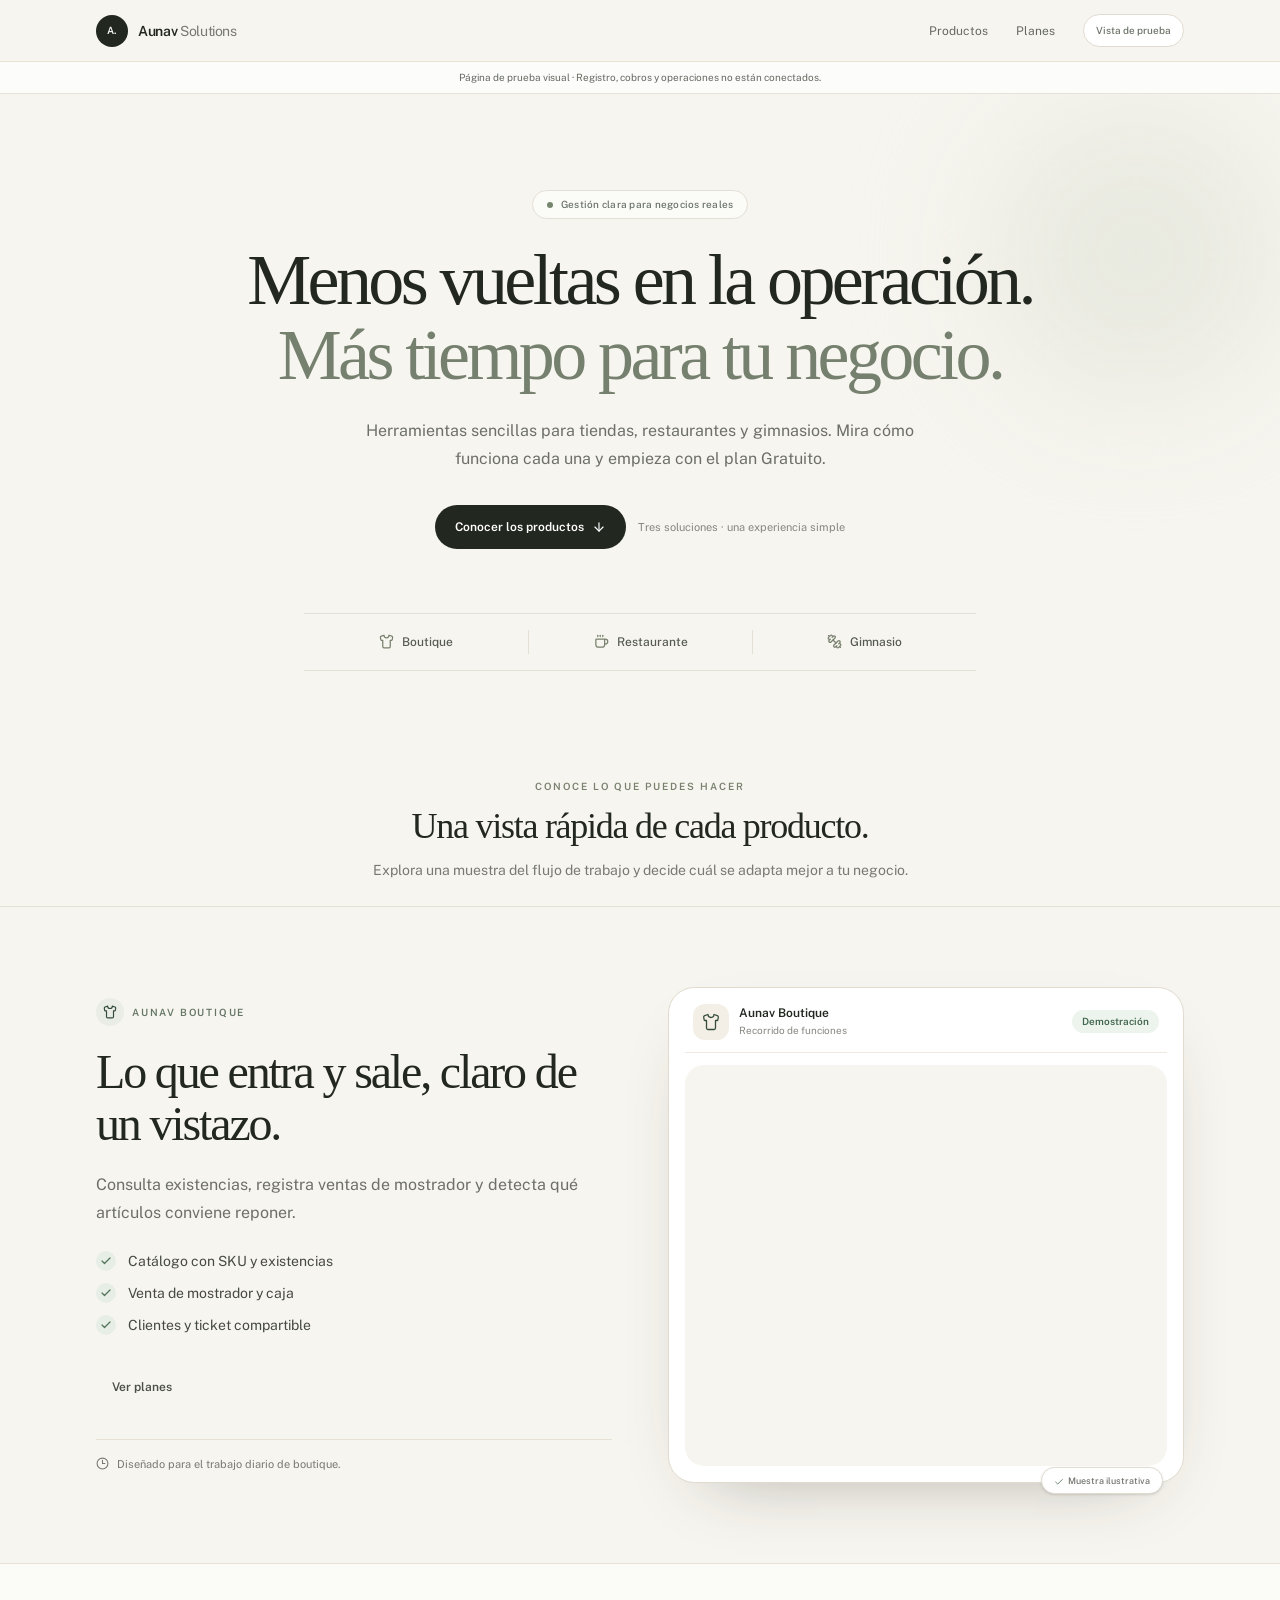
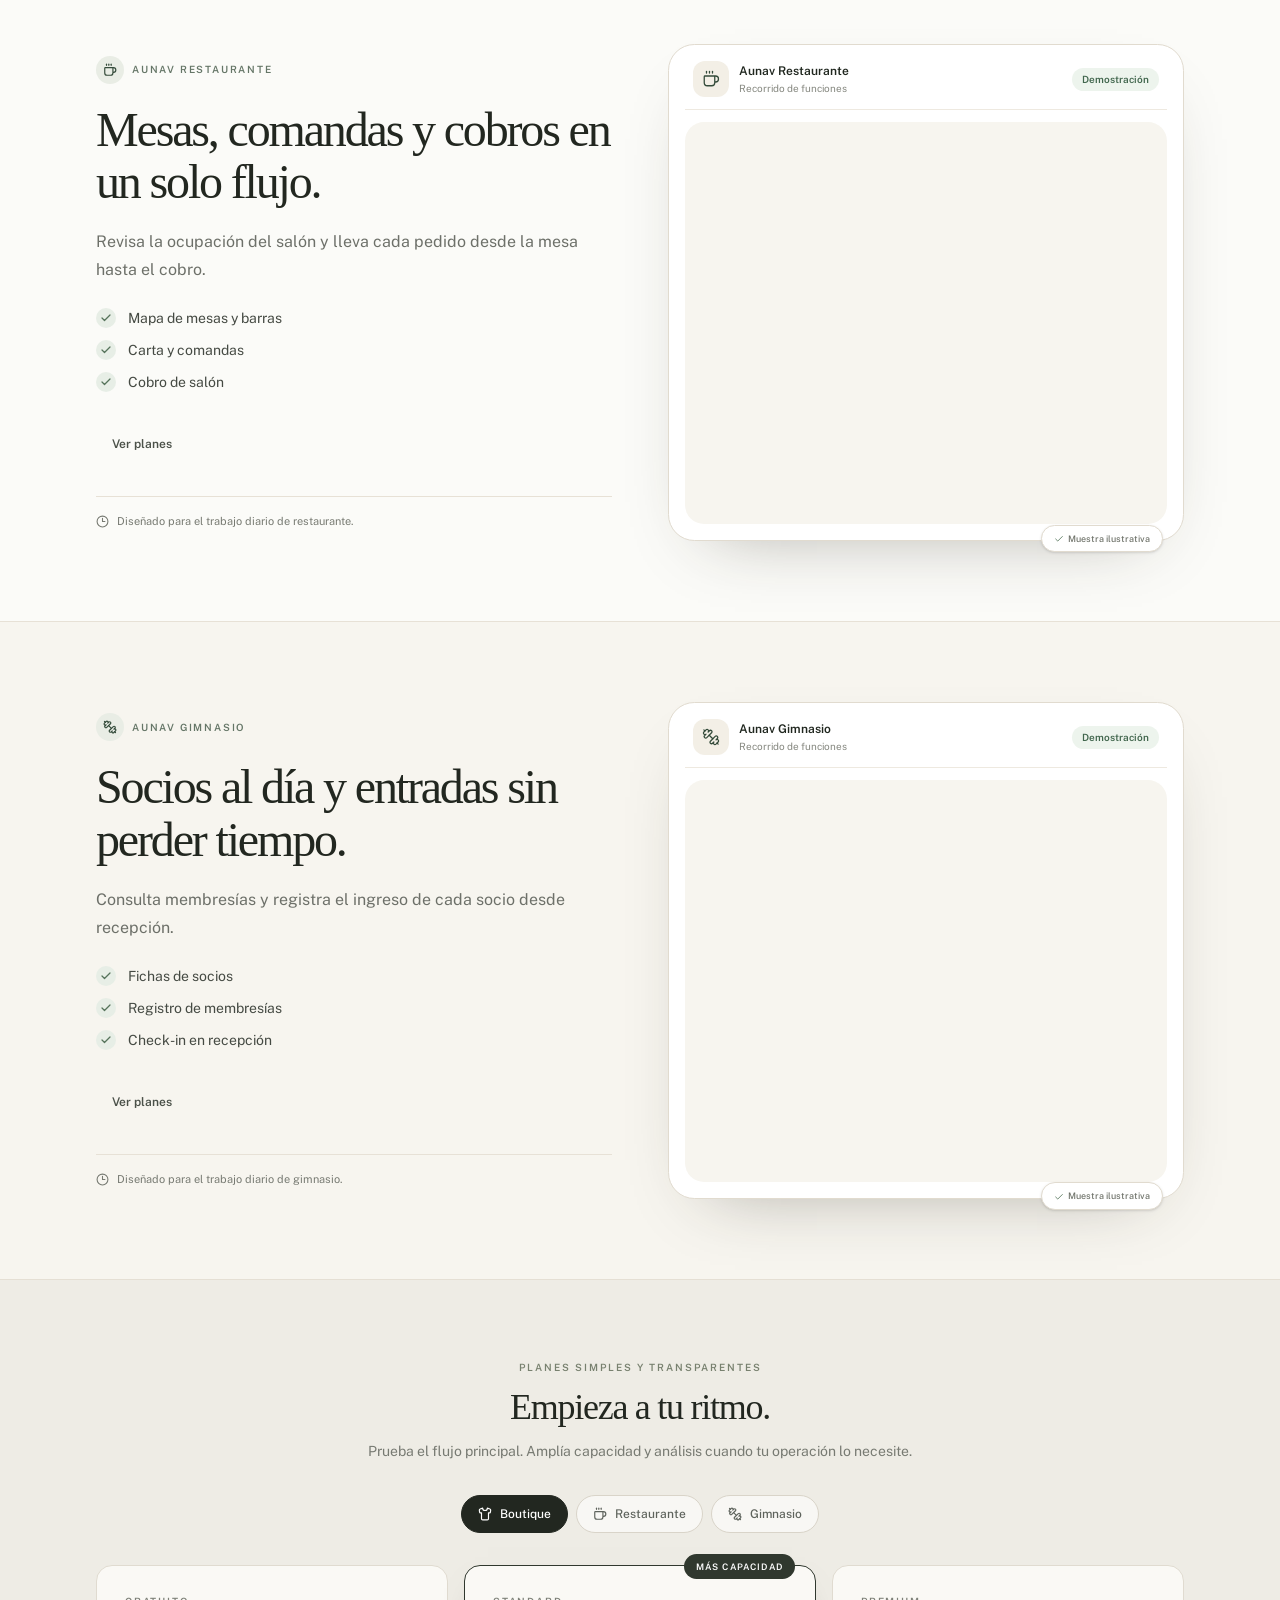
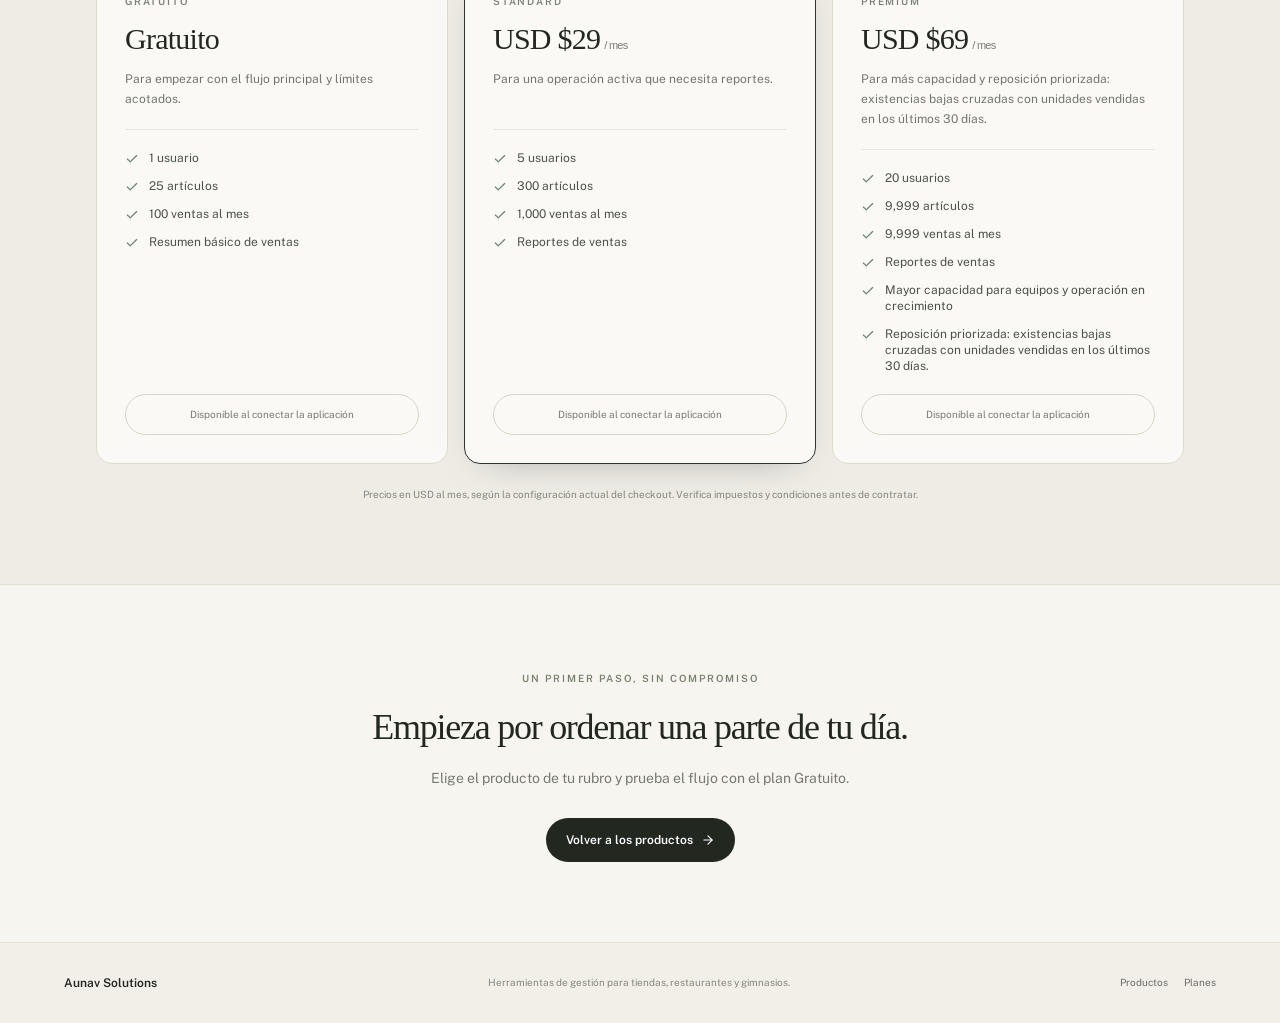
==== gestion-saas/index.html @ 7d53bc35 "Publish Aunav SaaS visual preview" ====
<!doctype html>
<html lang="es">
  <head>
    <meta charset="UTF-8" />
    <meta name="theme-color" content="#1B2A22" />
    <meta name="viewport" content="width=device-width, initial-scale=1.0, maximum-scale=1.0, user-scalable=no" />
    <meta name="description" content="Aunav Solutions: herramientas sencillas para gestionar tiendas, restaurantes y gimnasios." />
    <title>Aunav Solutions — Gestión para tu negocio</title>
    <!-- Google Fonts: Public Sans (UI) & IBM Plex Mono (Cifras/Caja) -->
    <link rel="preconnect" href="https://fonts.googleapis.com">
    <link rel="preconnect" href="https://fonts.gstatic.com" crossorigin>
    <link href="https://fonts.googleapis.com/css2?family=IBM+Plex+Mono:wght@400;500;600;700&family=Public+Sans:wght@400;500;600;700&display=swap" rel="stylesheet">
    <script type="module" crossorigin src="/gestion-saas/assets/index-DtA3jg4J.js"></script>
    <link rel="stylesheet" crossorigin href="/gestion-saas/assets/index-uCmTGYed.css">
  </head>
  <body class="bg-[#F1EDE3] text-[#1B2A22] antialiased selection:bg-[#2F6F4E] selection:text-[#F1EDE3]">
    <div id="root"></div>
  </body>
</html>
---- gestion-saas/assets/index-uCmTGYed.css ----
/*! tailwindcss v4.3.3 | MIT License | https://tailwindcss.com */@layer properties{@supports (((-webkit-hyphens:none)) and (not (margin-trim:inline))) or ((-moz-orient:inline) and (not (color:rgb(from red r g b)))){*,:before,:after,::backdrop{--tw-space-y-reverse:0;--tw-divide-x-reverse:0;--tw-border-style:solid;--tw-divide-y-reverse:0;--tw-leading:initial;--tw-font-weight:initial;--tw-tracking:initial;--tw-shadow:0 0 #0000;--tw-shadow-color:initial;--tw-shadow-alpha:100%;--tw-inset-shadow:0 0 #0000;--tw-inset-shadow-color:initial;--tw-inset-shadow-alpha:100%;--tw-ring-color:initial;--tw-ring-shadow:0 0 #0000;--tw-inset-ring-color:initial;--tw-inset-ring-shadow:0 0 #0000;--tw-ring-inset:initial;--tw-ring-offset-width:0px;--tw-ring-offset-color:#fff;--tw-ring-offset-shadow:0 0 #0000;--tw-blur:initial;--tw-brightness:initial;--tw-contrast:initial;--tw-grayscale:initial;--tw-hue-rotate:initial;--tw-invert:initial;--tw-opacity:initial;--tw-saturate:initial;--tw-sepia:initial;--tw-drop-shadow:initial;--tw-drop-shadow-color:initial;--tw-drop-shadow-alpha:100%;--tw-drop-shadow-size:initial;--tw-backdrop-blur:initial;--tw-backdrop-brightness:initial;--tw-backdrop-contrast:initial;--tw-backdrop-grayscale:initial;--tw-backdrop-hue-rotate:initial;--tw-backdrop-invert:initial;--tw-backdrop-opacity:initial;--tw-backdrop-saturate:initial;--tw-backdrop-sepia:initial}}}@layer theme{:root,:host{--font-sans:-apple-system, BlinkMacSystemFont, "Segoe UI", Roboto, "Helvetica Neue", "Noto Sans", Arial, sans-serif, "Apple Color Emoji", "Segoe UI Emoji", "Segoe UI Symbol", "Noto Color Emoji";--font-serif:ui-serif, Georgia, Cambria, "Times New Roman", Times, serif;--font-mono:ui-monospace, SFMono-Regular, Menlo, Monaco, Consolas, "Liberation Mono", "Courier New", monospace;--color-amber-50:oklch(98.7% .022 95.277);--color-amber-200:oklch(92.4% .12 95.746);--color-amber-600:oklch(66.6% .179 58.318);--color-amber-700:oklch(55.5% .163 48.998);--color-amber-800:oklch(47.3% .137 46.201);--color-emerald-50:oklch(97.9% .021 166.113);--color-emerald-100:oklch(95% .052 163.051);--color-emerald-200:oklch(90.5% .093 164.15);--color-emerald-800:oklch(43.2% .095 166.913);--color-emerald-900:oklch(37.8% .077 168.94);--color-emerald-950:oklch(26.2% .051 172.552);--color-rose-50:oklch(96.9% .015 12.422);--color-rose-200:oklch(89.2% .058 10.001);--color-rose-600:oklch(58.6% .253 17.585);--color-rose-700:oklch(51.4% .222 16.935);--color-slate-100:oklch(96.8% .007 247.896);--color-slate-400:oklch(70.4% .04 256.788);--color-white:#fff;--spacing:.25rem;--container-sm:24rem;--container-md:28rem;--container-lg:32rem;--container-xl:36rem;--container-2xl:42rem;--container-3xl:48rem;--container-4xl:56rem;--container-5xl:64rem;--container-6xl:72rem;--text-xs:.75rem;--text-xs--line-height:calc(1 / .75);--text-sm:.875rem;--text-sm--line-height:calc(1.25 / .875);--text-base:1rem;--text-base--line-height: 1.5 ;--text-lg:1.125rem;--text-lg--line-height:calc(1.75 / 1.125);--text-xl:1.25rem;--text-xl--line-height:calc(1.75 / 1.25);--text-2xl:1.5rem;--text-2xl--line-height:calc(2 / 1.5);--text-3xl:1.875rem;--text-3xl--line-height: 1.2 ;--text-4xl:2.25rem;--text-4xl--line-height:calc(2.5 / 2.25);--text-5xl:3rem;--text-5xl--line-height:1;--text-6xl:3.75rem;--text-6xl--line-height:1;--text-7xl:4.5rem;--text-7xl--line-height:1;--font-weight-normal:400;--font-weight-medium:500;--font-weight-semibold:600;--font-weight-bold:700;--tracking-tight:-.025em;--tracking-wide:.025em;--tracking-wider:.05em;--tracking-widest:.1em;--leading-tight:1.25;--leading-relaxed:1.625;--radius-md:.375rem;--radius-lg:.5rem;--radius-xl:.75rem;--radius-2xl:1rem;--animate-pulse:pulse 2s cubic-bezier(.4, 0, .6, 1) infinite;--blur-sm:8px;--blur-md:12px;--blur-3xl:64px;--default-transition-duration:.15s;--default-transition-timing-function:cubic-bezier(.4, 0, .2, 1);--default-font-family:var(--font-sans);--default-mono-font-family:var(--font-mono)}}@layer base{*,:after,:before,::backdrop{box-sizing:border-box;border:0 solid;margin:0;padding:0}::file-selector-button{box-sizing:border-box;border:0 solid;margin:0;padding:0}html,:host{-webkit-text-size-adjust:100%;-moz-tab-size:4;tab-size:4;line-height:1.5;font-family:var(--default-font-family,-apple-system, BlinkMacSystemFont, "Segoe UI", Roboto, "Helvetica Neue", "Noto Sans", Arial, sans-serif, "Apple Color Emoji", "Segoe UI Emoji", "Segoe UI Symbol", "Noto Color Emoji");font-feature-settings:var(--default-font-feature-settings,normal);font-variation-settings:var(--default-font-variation-settings,normal);-webkit-tap-highlight-color:transparent}hr{height:0;color:inherit;border-top-width:1px}abbr:where([title]){-webkit-text-decoration:underline dotted;text-decoration:underline dotted}h1,h2,h3,h4,h5,h6{font-size:inherit;font-weight:inherit}a{color:inherit;-webkit-text-decoration:inherit;text-decoration:inherit}b,strong{font-weight:bolder}code,kbd,samp,pre{font-family:var(--default-mono-font-family,ui-monospace, SFMono-Regular, Menlo, Monaco, Consolas, "Liberation Mono", "Courier New", monospace);font-feature-settings:var(--default-mono-font-feature-settings,normal);font-variation-settings:var(--default-mono-font-variation-settings,normal);font-size:1em}small{font-size:80%}sub,sup{vertical-align:baseline;font-size:75%;line-height:0;position:relative}sub{bottom:-.25em}sup{top:-.5em}table{text-indent:0;border-color:inherit;border-collapse:collapse}:-moz-focusring:where(:not(iframe)){outline:auto}progress{vertical-align:baseline}summary{display:list-item}ol,ul,menu{list-style:none}img,svg,video,canvas,audio,iframe,embed,object{vertical-align:middle;display:block}img,video{max-width:100%;height:auto}button,input,select,optgroup,textarea{font:inherit;font-feature-settings:inherit;font-variation-settings:inherit;letter-spacing:inherit;color:inherit;opacity:1;background-color:#0000;border-radius:0}::file-selector-button{font:inherit;font-feature-settings:inherit;font-variation-settings:inherit;letter-spacing:inherit;color:inherit;opacity:1;background-color:#0000;border-radius:0}:where(select:is([multiple],[size])) optgroup{font-weight:bolder}:where(select:is([multiple],[size])) optgroup option{padding-inline-start:20px}::file-selector-button{margin-inline-end:4px}::placeholder{opacity:1}@supports (not ((-webkit-appearance:-apple-pay-button))) or (contain-intrinsic-size:1px){::placeholder{color:currentColor}@supports (color:color-mix(in lab,red,red)){::placeholder{color:color-mix(in oklab,currentcolor 50%,transparent)}}}textarea{resize:vertical}::-webkit-search-decoration{-webkit-appearance:none}::-webkit-date-and-time-value{min-height:1lh;text-align:inherit}::-webkit-datetime-edit{display:inline-flex}::-webkit-datetime-edit-fields-wrapper{padding:0}::-webkit-datetime-edit{padding-block:0}::-webkit-datetime-edit-year-field{padding-block:0}::-webkit-datetime-edit-month-field{padding-block:0}::-webkit-datetime-edit-day-field{padding-block:0}::-webkit-datetime-edit-hour-field{padding-block:0}::-webkit-datetime-edit-minute-field{padding-block:0}::-webkit-datetime-edit-second-field{padding-block:0}::-webkit-datetime-edit-millisecond-field{padding-block:0}::-webkit-datetime-edit-meridiem-field{padding-block:0}::-webkit-calendar-picker-indicator{line-height:1}:-moz-ui-invalid{box-shadow:none}button,input:where([type=button],[type=reset],[type=submit]){-webkit-appearance:button;-moz-appearance:button;appearance:button}::file-selector-button{-webkit-appearance:button;-moz-appearance:button;appearance:button}::-webkit-inner-spin-button{height:auto}::-webkit-outer-spin-button{height:auto}[hidden]:where(:not([hidden=until-found])){display:none!important}:root{--color-tinta:#222720;--color-papel:#f7f5ef;--color-registro:#527458;--color-mercado:#c97a2b;--color-ladrillo:#a23b3b;--color-linea:#e7e1d6}body{color:#343a33;-webkit-tap-highlight-color:transparent;background-color:#f7f5ef;font-family:Public Sans,-apple-system,BlinkMacSystemFont,Segoe UI,Roboto,sans-serif}}@layer components;@layer utilities{.pointer-events-none{pointer-events:none}.sr-only{clip-path:inset(50%);white-space:nowrap;border-width:0;width:1px;height:1px;margin:-1px;padding:0;position:absolute;overflow:hidden}.absolute{position:absolute}.fixed{position:fixed}.relative{position:relative}.sticky{position:sticky}.inset-0{top:0;right:0;bottom:0;left:0}.-top-3{top:calc(var(--spacing) * -3)}.top-0{top:0}.top-2\.5{top:calc(var(--spacing) * 2.5)}.top-4{top:calc(var(--spacing) * 4)}.top-6{top:calc(var(--spacing) * 6)}.-right-24{right:calc(var(--spacing) * -24)}.right-4{right:calc(var(--spacing) * 4)}.right-5{right:calc(var(--spacing) * 5)}.-bottom-3{bottom:calc(var(--spacing) * -3)}.bottom-4{bottom:calc(var(--spacing) * 4)}.left-3{left:calc(var(--spacing) * 3)}.z-10{z-index:10}.z-20{z-index:20}.z-40{z-index:40}.z-50{z-index:50}.z-\[100\]{z-index:100}.col-span-1{grid-column:span 1/span 1}.col-span-2{grid-column:span 2/span 2}.col-span-3{grid-column:span 3/span 3}.col-span-4{grid-column:span 4/span 4}.col-span-5{grid-column:span 5/span 5}.col-span-12{grid-column:span 12/span 12}.mx-auto{margin-inline:auto}.my-2{margin-block:calc(var(--spacing) * 2)}.my-5{margin-block:calc(var(--spacing) * 5)}.my-6{margin-block:calc(var(--spacing) * 6)}.my-12{margin-block:calc(var(--spacing) * 12)}.-mt-2{margin-top:calc(var(--spacing) * -2)}.mt-0\.5{margin-top:calc(var(--spacing) * .5)}.mt-1{margin-top:var(--spacing)}.mt-2{margin-top:calc(var(--spacing) * 2)}.mt-3{margin-top:calc(var(--spacing) * 3)}.mt-4{margin-top:calc(var(--spacing) * 4)}.mt-5{margin-top:calc(var(--spacing) * 5)}.mt-6{margin-top:calc(var(--spacing) * 6)}.mt-7{margin-top:calc(var(--spacing) * 7)}.mt-8{margin-top:calc(var(--spacing) * 8)}.mt-12{margin-top:calc(var(--spacing) * 12)}.mr-1{margin-right:var(--spacing)}.mr-2{margin-right:calc(var(--spacing) * 2)}.mr-4{margin-right:calc(var(--spacing) * 4)}.mb-1{margin-bottom:var(--spacing)}.mb-2{margin-bottom:calc(var(--spacing) * 2)}.mb-3{margin-bottom:calc(var(--spacing) * 3)}.mb-4{margin-bottom:calc(var(--spacing) * 4)}.mb-6{margin-bottom:calc(var(--spacing) * 6)}.ml-1{margin-left:var(--spacing)}.ml-auto{margin-left:auto}.block{display:block}.flex{display:flex}.grid{display:grid}.hidden{display:none}.inline{display:inline}.inline-flex{display:inline-flex}.aspect-\[6\/5\]{aspect-ratio:6/5}.h-1\.5{height:calc(var(--spacing) * 1.5)}.h-2{height:calc(var(--spacing) * 2)}.h-2\.5{height:calc(var(--spacing) * 2.5)}.h-5{height:calc(var(--spacing) * 5)}.h-7{height:calc(var(--spacing) * 7)}.h-8{height:calc(var(--spacing) * 8)}.h-9{height:calc(var(--spacing) * 9)}.h-10{height:calc(var(--spacing) * 10)}.h-72{height:calc(var(--spacing) * 72)}.h-full{height:100%}.max-h-40{max-height:calc(var(--spacing) * 40)}.max-h-60{max-height:calc(var(--spacing) * 60)}.max-h-\[90vh\]{max-height:90vh}.min-h-10{min-height:calc(var(--spacing) * 10)}.min-h-\[42px\]{min-height:42px}.min-h-\[46px\]{min-height:46px}.min-h-\[48px\]{min-height:48px}.min-h-screen{min-height:100vh}.w-1\.5{width:calc(var(--spacing) * 1.5)}.w-2{width:calc(var(--spacing) * 2)}.w-2\.5{width:calc(var(--spacing) * 2.5)}.w-5{width:calc(var(--spacing) * 5)}.w-7{width:calc(var(--spacing) * 7)}.w-8{width:calc(var(--spacing) * 8)}.w-9{width:calc(var(--spacing) * 9)}.w-10{width:calc(var(--spacing) * 10)}.w-20{width:calc(var(--spacing) * 20)}.w-48{width:calc(var(--spacing) * 48)}.w-64{width:calc(var(--spacing) * 64)}.w-72{width:calc(var(--spacing) * 72)}.w-full{width:100%}.max-w-2xl{max-width:var(--container-2xl)}.max-w-3xl{max-width:var(--container-3xl)}.max-w-4xl{max-width:var(--container-4xl)}.max-w-5xl{max-width:var(--container-5xl)}.max-w-6xl{max-width:var(--container-6xl)}.max-w-\[540px\]{max-width:540px}.max-w-\[1500px\]{max-width:1500px}.max-w-lg{max-width:var(--container-lg)}.max-w-md{max-width:var(--container-md)}.max-w-sm{max-width:var(--container-sm)}.max-w-xl{max-width:var(--container-xl)}.min-w-0{min-width:0}.min-w-\[520px\]{min-width:520px}.min-w-\[560px\]{min-width:560px}.flex-1{flex:1}.shrink-0{flex-shrink:0}.animate-pulse{animation:var(--animate-pulse)}.cursor-default{cursor:default}.cursor-pointer{cursor:pointer}.scroll-mt-16{scroll-margin-top:calc(var(--spacing) * 16)}.scroll-mt-20{scroll-margin-top:calc(var(--spacing) * 20)}.scroll-mt-24{scroll-margin-top:calc(var(--spacing) * 24)}.list-disc{list-style-type:disc}.grid-cols-1{grid-template-columns:repeat(1,minmax(0,1fr))}.grid-cols-2{grid-template-columns:repeat(2,minmax(0,1fr))}.grid-cols-3{grid-template-columns:repeat(3,minmax(0,1fr))}.grid-cols-12{grid-template-columns:repeat(12,minmax(0,1fr))}.flex-col{flex-direction:column}.flex-wrap{flex-wrap:wrap}.items-baseline{align-items:baseline}.items-center{align-items:center}.items-end{align-items:flex-end}.items-start{align-items:flex-start}.items-stretch{align-items:stretch}.justify-between{justify-content:space-between}.justify-center{justify-content:center}.justify-end{justify-content:flex-end}.gap-1{gap:var(--spacing)}.gap-1\.5{gap:calc(var(--spacing) * 1.5)}.gap-2{gap:calc(var(--spacing) * 2)}.gap-2\.5{gap:calc(var(--spacing) * 2.5)}.gap-3{gap:calc(var(--spacing) * 3)}.gap-4{gap:calc(var(--spacing) * 4)}.gap-5{gap:calc(var(--spacing) * 5)}.gap-6{gap:calc(var(--spacing) * 6)}.gap-7{gap:calc(var(--spacing) * 7)}.gap-10{gap:calc(var(--spacing) * 10)}:where(.space-y-1>:not(:last-child)){--tw-space-y-reverse:0;margin-block-start:calc(var(--spacing) * var(--tw-space-y-reverse));margin-block-end:calc(var(--spacing) * calc(1 - var(--tw-space-y-reverse)))}:where(.space-y-1\.5>:not(:last-child)){--tw-space-y-reverse:0;margin-block-start:calc(calc(var(--spacing) * 1.5) * var(--tw-space-y-reverse));margin-block-end:calc(calc(var(--spacing) * 1.5) * calc(1 - var(--tw-space-y-reverse)))}:where(.space-y-2>:not(:last-child)){--tw-space-y-reverse:0;margin-block-start:calc(calc(var(--spacing) * 2) * var(--tw-space-y-reverse));margin-block-end:calc(calc(var(--spacing) * 2) * calc(1 - var(--tw-space-y-reverse)))}:where(.space-y-2\.5>:not(:last-child)){--tw-space-y-reverse:0;margin-block-start:calc(calc(var(--spacing) * 2.5) * var(--tw-space-y-reverse));margin-block-end:calc(calc(var(--spacing) * 2.5) * calc(1 - var(--tw-space-y-reverse)))}:where(.space-y-3>:not(:last-child)){--tw-space-y-reverse:0;margin-block-start:calc(calc(var(--spacing) * 3) * var(--tw-space-y-reverse));margin-block-end:calc(calc(var(--spacing) * 3) * calc(1 - var(--tw-space-y-reverse)))}:where(.space-y-4>:not(:last-child)){--tw-space-y-reverse:0;margin-block-start:calc(calc(var(--spacing) * 4) * var(--tw-space-y-reverse));margin-block-end:calc(calc(var(--spacing) * 4) * calc(1 - var(--tw-space-y-reverse)))}:where(.space-y-5>:not(:last-child)){--tw-space-y-reverse:0;margin-block-start:calc(calc(var(--spacing) * 5) * var(--tw-space-y-reverse));margin-block-end:calc(calc(var(--spacing) * 5) * calc(1 - var(--tw-space-y-reverse)))}:where(.space-y-6>:not(:last-child)){--tw-space-y-reverse:0;margin-block-start:calc(calc(var(--spacing) * 6) * var(--tw-space-y-reverse));margin-block-end:calc(calc(var(--spacing) * 6) * calc(1 - var(--tw-space-y-reverse)))}:where(.space-y-8>:not(:last-child)){--tw-space-y-reverse:0;margin-block-start:calc(calc(var(--spacing) * 8) * var(--tw-space-y-reverse));margin-block-end:calc(calc(var(--spacing) * 8) * calc(1 - var(--tw-space-y-reverse)))}:where(.divide-x>:not(:last-child)){--tw-divide-x-reverse:0;border-inline-style:var(--tw-border-style);border-inline-start-width:calc(1px * var(--tw-divide-x-reverse));border-inline-end-width:calc(1px * calc(1 - var(--tw-divide-x-reverse)))}:where(.divide-y>:not(:last-child)){--tw-divide-y-reverse:0;border-bottom-style:var(--tw-border-style);border-top-style:var(--tw-border-style);border-top-width:calc(1px * var(--tw-divide-y-reverse));border-bottom-width:calc(1px * calc(1 - var(--tw-divide-y-reverse)))}:where(.divide-slate-100>:not(:last-child)){border-color:var(--color-slate-100)}:where(.divide-slate-100\/60>:not(:last-child)){border-color:#f1f5f999}@supports (color:color-mix(in lab,red,red)){:where(.divide-slate-100\/60>:not(:last-child)){border-color:color-mix(in oklab,var(--color-slate-100) 60%,transparent)}}.self-start{align-self:flex-start}.truncate{text-overflow:ellipsis;white-space:nowrap;overflow:hidden}.overflow-hidden{overflow:hidden}.overflow-x-auto{overflow-x:auto}.overflow-y-auto{overflow-y:auto}.rounded{border-radius:.25rem}.rounded-2xl{border-radius:var(--radius-2xl)}.rounded-\[1\.2rem\]{border-radius:1.2rem}.rounded-\[1\.65rem\]{border-radius:1.65rem}.rounded-\[3px\]{border-radius:3px}.rounded-\[4px\]{border-radius:4px}.rounded-full{border-radius:3.40282e38px}.rounded-lg{border-radius:var(--radius-lg)}.rounded-md{border-radius:var(--radius-md)}.rounded-xl{border-radius:var(--radius-xl)}.border{border-style:var(--tw-border-style);border-width:1px}.border-2{border-style:var(--tw-border-style);border-width:2px}.border-y{border-block-style:var(--tw-border-style);border-block-width:1px}.border-t{border-top-style:var(--tw-border-style);border-top-width:1px}.border-b{border-bottom-style:var(--tw-border-style);border-bottom-width:1px}.border-l{border-left-style:var(--tw-border-style);border-left-width:1px}.border-dashed{--tw-border-style:dashed;border-style:dashed}.border-\[\#1B2A22\]{border-color:#1b2a22}.border-\[\#2F6F4E\]{border-color:#2f6f4e}.border-\[\#999\]{border-color:#999}.border-\[\#30382e\]{border-color:#30382e}.border-\[\#222720\]{border-color:#222720}.border-\[\#A23B3B\]{border-color:#a23b3b}.border-\[\#C9C2AE\]{border-color:#c9c2ae}.border-\[\#d9d4c9\]{border-color:#d9d4c9}.border-\[\#e0dbd0\]{border-color:#e0dbd0}.border-\[\#e1dbcf\]{border-color:#e1dbcf}.border-\[\#e4dfd4\]{border-color:#e4dfd4}.border-\[\#e5dfd4\]{border-color:#e5dfd4}.border-\[\#e7e1d6\]{border-color:#e7e1d6}.border-\[\#ebe7de\]{border-color:#ebe7de}.border-\[\#eee9e0\]{border-color:#eee9e0}.border-\[\#f0ede6\]{border-color:#f0ede6}.border-amber-200{border-color:var(--color-amber-200)}.border-emerald-200{border-color:var(--color-emerald-200)}.border-emerald-800\/30{border-color:#005f464d}@supports (color:color-mix(in lab,red,red)){.border-emerald-800\/30{border-color:color-mix(in oklab,var(--color-emerald-800) 30%,transparent)}}.border-rose-200{border-color:var(--color-rose-200)}.bg-\[\#1b211c\]\/45{background-color:#1b211c73}.bg-\[\#2F6F4E\]{background-color:#2f6f4e}.bg-\[\#2F6F4E\]\/10{background-color:#2f6f4e1a}.bg-\[\#20261f\]{background-color:#20261f}.bg-\[\#30382e\]{background-color:#30382e}.bg-\[\#75876c\]{background-color:#75876c}.bg-\[\#222720\]{background-color:#222720}.bg-\[\#222720\]\/5{background-color:#2227200d}.bg-\[\#222720\]\/40{background-color:#22272066}.bg-\[\#222720\]\/\[0\.03\]{background-color:#22272008}.bg-\[\#222720\]\/\[0\.04\]{background-color:#2227200a}.bg-\[\#A23B3B\]\/10{background-color:#a23b3b1a}.bg-\[\#C9C2AE\]\/40{background-color:#c9c2ae66}.bg-\[\#F1EDE3\]{background-color:#f1ede3}.bg-\[\#F8FAFC\]{background-color:#f8fafc}.bg-\[\#F8FAFC\]\/40{background-color:#f8fafc66}.bg-\[\#FAF8F5\]{background-color:#faf8f5}.bg-\[\#e7eee6\]{background-color:#e7eee6}.bg-\[\#e8e9df\]{background-color:#e8e9df}.bg-\[\#e8ede5\]{background-color:#e8ede5}.bg-\[\#e9ede5\]{background-color:#e9ede5}.bg-\[\#edf4ed\]{background-color:#edf4ed}.bg-\[\#eeece5\]{background-color:#eeece5}.bg-\[\#f0ede6\]{background-color:#f0ede6}.bg-\[\#f1efe8\]{background-color:#f1efe8}.bg-\[\#f3efe6\]{background-color:#f3efe6}.bg-\[\#f7ebd8\]{background-color:#f7ebd8}.bg-\[\#f7f5ef\]{background-color:#f7f5ef}.bg-\[\#f7f5ef\]\/95{background-color:#f7f5eff2}.bg-\[\#faf9f5\]{background-color:#faf9f5}.bg-\[\#fbfaf7\]{background-color:#fbfaf7}.bg-amber-50{background-color:var(--color-amber-50)}.bg-amber-600{background-color:var(--color-amber-600)}.bg-emerald-50{background-color:var(--color-emerald-50)}.bg-rose-50{background-color:var(--color-rose-50)}.bg-rose-600{background-color:var(--color-rose-600)}.bg-white{background-color:var(--color-white)}.bg-white\/55{background-color:#ffffff8c}@supports (color:color-mix(in lab,red,red)){.bg-white\/55{background-color:color-mix(in oklab,var(--color-white) 55%,transparent)}}.bg-white\/60{background-color:#fff9}@supports (color:color-mix(in lab,red,red)){.bg-white\/60{background-color:color-mix(in oklab,var(--color-white) 60%,transparent)}}.bg-white\/70{background-color:#ffffffb3}@supports (color:color-mix(in lab,red,red)){.bg-white\/70{background-color:color-mix(in oklab,var(--color-white) 70%,transparent)}}.bg-white\/95{background-color:#fffffff2}@supports (color:color-mix(in lab,red,red)){.bg-white\/95{background-color:color-mix(in oklab,var(--color-white) 95%,transparent)}}.object-cover{object-fit:cover}.p-1{padding:var(--spacing)}.p-2{padding:calc(var(--spacing) * 2)}.p-2\.5{padding:calc(var(--spacing) * 2.5)}.p-3{padding:calc(var(--spacing) * 3)}.p-4{padding:calc(var(--spacing) * 4)}.p-5{padding:calc(var(--spacing) * 5)}.p-6{padding:calc(var(--spacing) * 6)}.p-8{padding:calc(var(--spacing) * 8)}.p-12{padding:calc(var(--spacing) * 12)}.px-1{padding-inline:var(--spacing)}.px-1\.5{padding-inline:calc(var(--spacing) * 1.5)}.px-2{padding-inline:calc(var(--spacing) * 2)}.px-2\.5{padding-inline:calc(var(--spacing) * 2.5)}.px-3{padding-inline:calc(var(--spacing) * 3)}.px-3\.5{padding-inline:calc(var(--spacing) * 3.5)}.px-4{padding-inline:calc(var(--spacing) * 4)}.px-5{padding-inline:calc(var(--spacing) * 5)}.px-6{padding-inline:calc(var(--spacing) * 6)}.py-0\.5{padding-block:calc(var(--spacing) * .5)}.py-1{padding-block:var(--spacing)}.py-1\.5{padding-block:calc(var(--spacing) * 1.5)}.py-2{padding-block:calc(var(--spacing) * 2)}.py-2\.5{padding-block:calc(var(--spacing) * 2.5)}.py-3{padding-block:calc(var(--spacing) * 3)}.py-3\.5{padding-block:calc(var(--spacing) * 3.5)}.py-4{padding-block:calc(var(--spacing) * 4)}.py-6{padding-block:calc(var(--spacing) * 6)}.py-8{padding-block:calc(var(--spacing) * 8)}.py-12{padding-block:calc(var(--spacing) * 12)}.py-16{padding-block:calc(var(--spacing) * 16)}.pt-1{padding-top:var(--spacing)}.pt-2{padding-top:calc(var(--spacing) * 2)}.pt-3{padding-top:calc(var(--spacing) * 3)}.pt-4{padding-top:calc(var(--spacing) * 4)}.pt-5{padding-top:calc(var(--spacing) * 5)}.pt-6{padding-top:calc(var(--spacing) * 6)}.pt-7{padding-top:calc(var(--spacing) * 7)}.pt-16{padding-top:calc(var(--spacing) * 16)}.pr-1{padding-right:var(--spacing)}.pr-2{padding-right:calc(var(--spacing) * 2)}.pr-3{padding-right:calc(var(--spacing) * 3)}.pr-4{padding-right:calc(var(--spacing) * 4)}.pb-1{padding-bottom:var(--spacing)}.pb-1\.5{padding-bottom:calc(var(--spacing) * 1.5)}.pb-2{padding-bottom:calc(var(--spacing) * 2)}.pb-3{padding-bottom:calc(var(--spacing) * 3)}.pb-4{padding-bottom:calc(var(--spacing) * 4)}.pb-6{padding-bottom:calc(var(--spacing) * 6)}.pb-16{padding-bottom:calc(var(--spacing) * 16)}.pl-4{padding-left:calc(var(--spacing) * 4)}.pl-14{padding-left:calc(var(--spacing) * 14)}.text-center{text-align:center}.text-left{text-align:left}.text-right{text-align:right}.font-sans{font-family:var(--font-sans)}.font-serif{font-family:var(--font-serif)}.text-2xl{font-size:var(--text-2xl);line-height:var(--tw-leading,var(--text-2xl--line-height))}.text-3xl{font-size:var(--text-3xl);line-height:var(--tw-leading,var(--text-3xl--line-height))}.text-base{font-size:var(--text-base);line-height:var(--tw-leading,var(--text-base--line-height))}.text-lg{font-size:var(--text-lg);line-height:var(--tw-leading,var(--text-lg--line-height))}.text-sm{font-size:var(--text-sm);line-height:var(--tw-leading,var(--text-sm--line-height))}.text-xl{font-size:var(--text-xl);line-height:var(--tw-leading,var(--text-xl--line-height))}.text-xs{font-size:var(--text-xs);line-height:var(--tw-leading,var(--text-xs--line-height))}.text-\[2\.7rem\]{font-size:2.7rem}.text-\[2\.35rem\]{font-size:2.35rem}.text-\[8px\]{font-size:8px}.text-\[9px\]{font-size:9px}.text-\[10px\]{font-size:10px}.text-\[11px\]{font-size:11px}.leading-5{--tw-leading:calc(var(--spacing) * 5);line-height:calc(var(--spacing) * 5)}.leading-6{--tw-leading:calc(var(--spacing) * 6);line-height:calc(var(--spacing) * 6)}.leading-7{--tw-leading:calc(var(--spacing) * 7);line-height:calc(var(--spacing) * 7)}.leading-\[1\.04\]{--tw-leading:1.04;line-height:1.04}.leading-\[1\.09\]{--tw-leading:1.09;line-height:1.09}.leading-relaxed{--tw-leading:var(--leading-relaxed);line-height:var(--leading-relaxed)}.leading-tight{--tw-leading:var(--leading-tight);line-height:var(--leading-tight)}.font-bold{--tw-font-weight:var(--font-weight-bold);font-weight:var(--font-weight-bold)}.font-medium{--tw-font-weight:var(--font-weight-medium);font-weight:var(--font-weight-medium)}.font-normal{--tw-font-weight:var(--font-weight-normal);font-weight:var(--font-weight-normal)}.font-semibold{--tw-font-weight:var(--font-weight-semibold);font-weight:var(--font-weight-semibold)}.tracking-\[-\.05em\]{--tw-tracking:-.05em;letter-spacing:-.05em}.tracking-\[-\.035em\]{--tw-tracking:-.035em;letter-spacing:-.035em}.tracking-\[-\.045em\]{--tw-tracking:-.045em;letter-spacing:-.045em}.tracking-\[\.2em\]{--tw-tracking:.2em;letter-spacing:.2em}.tracking-\[\.13em\]{--tw-tracking:.13em;letter-spacing:.13em}.tracking-\[\.14em\]{--tw-tracking:.14em;letter-spacing:.14em}.tracking-\[\.16em\]{--tw-tracking:.16em;letter-spacing:.16em}.tracking-\[\.18em\]{--tw-tracking:.18em;letter-spacing:.18em}.tracking-\[0\.16em\]{--tw-tracking:.16em;letter-spacing:.16em}.tracking-\[12px\]{--tw-tracking:12px;letter-spacing:12px}.tracking-tight{--tw-tracking:var(--tracking-tight);letter-spacing:var(--tracking-tight)}.tracking-wide{--tw-tracking:var(--tracking-wide);letter-spacing:var(--tracking-wide)}.tracking-wider{--tw-tracking:var(--tracking-wider);letter-spacing:var(--tracking-wider)}.tracking-widest{--tw-tracking:var(--tracking-widest);letter-spacing:var(--tracking-widest)}.whitespace-nowrap{white-space:nowrap}.text-\[\#1B2A22\]{color:#1b2a22}.text-\[\#1B2A22\]\/60{color:#1b2a2299}.text-\[\#1B2A22\]\/65{color:#1b2a22a6}.text-\[\#1B2A22\]\/70{color:#1b2a22b3}.text-\[\#1B2A22\]\/80{color:#1b2a22cc}.text-\[\#2F6F4E\]{color:#2f6f4e}.text-\[\#4b5149\]{color:#4b5149}.text-\[\#4c514a\]{color:#4c514a}.text-\[\#5e635c\]{color:#5e635c}.text-\[\#6c7067\]{color:#6c7067}.text-\[\#6c7068\]{color:#6c7068}.text-\[\#6d7069\]{color:#6d7069}.text-\[\#7a7c74\]{color:#7a7c74}.text-\[\#7d8077\]{color:#7d8077}.text-\[\#343a33\]{color:#343a33}.text-\[\#344b3a\]{color:#344b3a}.text-\[\#454a43\]{color:#454a43}.text-\[\#555b52\]{color:#555b52}.text-\[\#686d65\]{color:#686d65}.text-\[\#777a72\]{color:#777a72}.text-\[\#888a81\]{color:#888a81}.text-\[\#926a2b\]{color:#926a2b}.text-\[\#20271f\]{color:#20271f}.text-\[\#41664d\]{color:#41664d}.text-\[\#55735a\]{color:#55735a}.text-\[\#63806a\]{color:#63806a}.text-\[\#73766e\]{color:#73766e}.text-\[\#75816e\]{color:#75816e}.text-\[\#78816f\]{color:#78816f}.text-\[\#85877f\]{color:#85877f}.text-\[\#222720\]{color:#222720}.text-\[\#527458\]{color:#527458}.text-\[\#656961\]{color:#656961}.text-\[\#657667\]{color:#657667}.text-\[\#667066\]{color:#667066}.text-\[\#687064\]{color:#687064}.text-\[\#A23B3B\]{color:#a23b3b}.text-\[\#C97A2B\]{color:#c97a2b}.text-\[\#F1EDE3\]{color:#f1ede3}.text-amber-700{color:var(--color-amber-700)}.text-amber-800{color:var(--color-amber-800)}.text-emerald-800{color:var(--color-emerald-800)}.text-emerald-900{color:var(--color-emerald-900)}.text-emerald-950{color:var(--color-emerald-950)}.text-rose-600{color:var(--color-rose-600)}.text-rose-700{color:var(--color-rose-700)}.text-transparent{color:#0000}.text-white{color:var(--color-white)}.capitalize{text-transform:capitalize}.normal-case{text-transform:none}.uppercase{text-transform:uppercase}.italic{font-style:italic}.underline{text-decoration-line:underline}.underline-offset-2{text-underline-offset:2px}.antialiased{-webkit-font-smoothing:antialiased;-moz-osx-font-smoothing:grayscale}.accent-\[\#527458\]{accent-color:#527458}.opacity-70{opacity:.7}.shadow-\[0_12px_36px_-24px_rgba\(30\,37\,29\,\.5\)\]{--tw-shadow:0 12px 36px -24px var(--tw-shadow-color,#1e251d80);box-shadow:var(--tw-inset-shadow),var(--tw-inset-ring-shadow),var(--tw-ring-offset-shadow),var(--tw-ring-shadow),var(--tw-shadow)}.shadow-\[0_28px_70px_-42px_rgba\(44\,38\,28\,\.42\)\]{--tw-shadow:0 28px 70px -42px var(--tw-shadow-color,#2c261c6b);box-shadow:var(--tw-inset-shadow),var(--tw-inset-ring-shadow),var(--tw-ring-offset-shadow),var(--tw-ring-shadow),var(--tw-shadow)}.shadow-lg{--tw-shadow:0 10px 15px -3px var(--tw-shadow-color,#0000001a), 0 4px 6px -4px var(--tw-shadow-color,#0000001a);box-shadow:var(--tw-inset-shadow),var(--tw-inset-ring-shadow),var(--tw-ring-offset-shadow),var(--tw-ring-shadow),var(--tw-shadow)}.shadow-none{--tw-shadow:0 0 #0000;box-shadow:var(--tw-inset-shadow),var(--tw-inset-ring-shadow),var(--tw-ring-offset-shadow),var(--tw-ring-shadow),var(--tw-shadow)}.shadow-sm{--tw-shadow:0 1px 3px 0 var(--tw-shadow-color,#0000001a), 0 1px 2px -1px var(--tw-shadow-color,#0000001a);box-shadow:var(--tw-inset-shadow),var(--tw-inset-ring-shadow),var(--tw-ring-offset-shadow),var(--tw-ring-shadow),var(--tw-shadow)}.shadow-xl{--tw-shadow:0 20px 25px -5px var(--tw-shadow-color,#0000001a), 0 8px 10px -6px var(--tw-shadow-color,#0000001a);box-shadow:var(--tw-inset-shadow),var(--tw-inset-ring-shadow),var(--tw-ring-offset-shadow),var(--tw-ring-shadow),var(--tw-shadow)}.blur-3xl{--tw-blur:blur(var(--blur-3xl));filter:var(--tw-blur,) var(--tw-brightness,) var(--tw-contrast,) var(--tw-grayscale,) var(--tw-hue-rotate,) var(--tw-invert,) var(--tw-saturate,) var(--tw-sepia,) var(--tw-drop-shadow,)}.backdrop-blur-\[1px\]{--tw-backdrop-blur:blur(1px);-webkit-backdrop-filter:var(--tw-backdrop-blur,) var(--tw-backdrop-brightness,) var(--tw-backdrop-contrast,) var(--tw-backdrop-grayscale,) var(--tw-backdrop-hue-rotate,) var(--tw-backdrop-invert,) var(--tw-backdrop-opacity,) var(--tw-backdrop-saturate,) var(--tw-backdrop-sepia,);backdrop-filter:var(--tw-backdrop-blur,) var(--tw-backdrop-brightness,) var(--tw-backdrop-contrast,) var(--tw-backdrop-grayscale,) var(--tw-backdrop-hue-rotate,) var(--tw-backdrop-invert,) var(--tw-backdrop-opacity,) var(--tw-backdrop-saturate,) var(--tw-backdrop-sepia,)}.backdrop-blur-md{--tw-backdrop-blur:blur(var(--blur-md));-webkit-backdrop-filter:var(--tw-backdrop-blur,) var(--tw-backdrop-brightness,) var(--tw-backdrop-contrast,) var(--tw-backdrop-grayscale,) var(--tw-backdrop-hue-rotate,) var(--tw-backdrop-invert,) var(--tw-backdrop-opacity,) var(--tw-backdrop-saturate,) var(--tw-backdrop-sepia,);backdrop-filter:var(--tw-backdrop-blur,) var(--tw-backdrop-brightness,) var(--tw-backdrop-contrast,) var(--tw-backdrop-grayscale,) var(--tw-backdrop-hue-rotate,) var(--tw-backdrop-invert,) var(--tw-backdrop-opacity,) var(--tw-backdrop-saturate,) var(--tw-backdrop-sepia,)}.backdrop-blur-sm{--tw-backdrop-blur:blur(var(--blur-sm));-webkit-backdrop-filter:var(--tw-backdrop-blur,) var(--tw-backdrop-brightness,) var(--tw-backdrop-contrast,) var(--tw-backdrop-grayscale,) var(--tw-backdrop-hue-rotate,) var(--tw-backdrop-invert,) var(--tw-backdrop-opacity,) var(--tw-backdrop-saturate,) var(--tw-backdrop-sepia,);backdrop-filter:var(--tw-backdrop-blur,) var(--tw-backdrop-brightness,) var(--tw-backdrop-contrast,) var(--tw-backdrop-grayscale,) var(--tw-backdrop-hue-rotate,) var(--tw-backdrop-invert,) var(--tw-backdrop-opacity,) var(--tw-backdrop-saturate,) var(--tw-backdrop-sepia,)}.transition{transition-property:color,background-color,border-color,outline-color,text-decoration-color,fill,stroke,--tw-gradient-from,--tw-gradient-via,--tw-gradient-to,opacity,box-shadow,transform,translate,scale,rotate,filter,-webkit-backdrop-filter,backdrop-filter,display,content-visibility,overlay,pointer-events;transition-timing-function:var(--tw-ease,var(--default-transition-timing-function));transition-duration:var(--tw-duration,var(--default-transition-duration))}.transition-all{transition-property:all;transition-timing-function:var(--tw-ease,var(--default-transition-timing-function));transition-duration:var(--tw-duration,var(--default-transition-duration))}.transition-colors{transition-property:color,background-color,border-color,outline-color,text-decoration-color,fill,stroke,--tw-gradient-from,--tw-gradient-via,--tw-gradient-to;transition-timing-function:var(--tw-ease,var(--default-transition-timing-function));transition-duration:var(--tw-duration,var(--default-transition-duration))}.select-none{-webkit-user-select:none;user-select:none}@media(hover:hover){.group-hover\:text-\[\#9b9c93\]:is(:where(.group):hover *){color:#9b9c93}.group-hover\:text-\[\#222720\]:is(:where(.group):hover *){color:#222720}.group-hover\:text-\[\#656961\]:is(:where(.group):hover *){color:#656961}}.selection\:bg-\[\#2F6F4E\] ::selection{background-color:#2f6f4e}.selection\:bg-\[\#2F6F4E\]::selection{background-color:#2f6f4e}.selection\:bg-\[\#222720\] ::selection{background-color:#222720}.selection\:bg-\[\#222720\]::selection{background-color:#222720}.selection\:text-\[\#F1EDE3\] ::selection{color:#f1ede3}.selection\:text-\[\#F1EDE3\]::selection{color:#f1ede3}.selection\:text-white ::selection{color:var(--color-white)}.selection\:text-white::selection{color:var(--color-white)}.placeholder\:text-\[\#85877f\]::placeholder{color:#85877f}.placeholder\:text-\[\#C9C2AE\]::placeholder{color:#c9c2ae}@media(hover:hover){.hover\:border-\[\#858a7c\]:hover{border-color:#858a7c}.hover\:border-\[\#222720\]:hover{border-color:#222720}.hover\:border-\[\#a8aa9d\]:hover{border-color:#a8aa9d}.hover\:border-\[\#aaa497\]:hover{border-color:#aaa497}.hover\:border-slate-400:hover{border-color:var(--color-slate-400)}.hover\:bg-\[\#8F2F2F\]:hover{background-color:#8f2f2f}.hover\:bg-\[\#25583E\]:hover{background-color:#25583e}.hover\:bg-\[\#394438\]:hover{background-color:#394438}.hover\:bg-\[\#F8FAFC\]:hover{background-color:#f8fafc}.hover\:bg-\[\#eeece5\]:hover{background-color:#eeece5}.hover\:bg-\[\#f0ede6\]:hover{background-color:#f0ede6}.hover\:bg-\[\#f7f5ef\]:hover{background-color:#f7f5ef}.hover\:bg-emerald-100:hover{background-color:var(--color-emerald-100)}.hover\:bg-rose-50:hover{background-color:var(--color-rose-50)}.hover\:bg-rose-600:hover{background-color:var(--color-rose-600)}.hover\:bg-white:hover{background-color:var(--color-white)}.hover\:text-\[\#1B2A22\]:hover{color:#1b2a22}.hover\:text-\[\#20261f\]:hover{color:#20261f}.hover\:text-\[\#222720\]:hover{color:#222720}.hover\:text-rose-700:hover{color:var(--color-rose-700)}.hover\:underline:hover{text-decoration-line:underline}.hover\:opacity-100:hover{opacity:1}}.focus\:border-\[\#2F6F4E\]:focus{border-color:#2f6f4e}.focus\:border-\[\#75816e\]:focus{border-color:#75816e}.focus\:ring-1:focus{--tw-ring-shadow:var(--tw-ring-inset,) 0 0 0 calc(1px + var(--tw-ring-offset-width)) var(--tw-ring-color,currentcolor);box-shadow:var(--tw-inset-shadow),var(--tw-inset-ring-shadow),var(--tw-ring-offset-shadow),var(--tw-ring-shadow),var(--tw-shadow)}.focus\:ring-\[\#75816e\]:focus{--tw-ring-color:#75816e}.focus\:outline-none:focus{--tw-outline-style:none;outline-style:none}.disabled\:cursor-not-allowed:disabled{cursor:not-allowed}.disabled\:text-\[\#1B2A22\]\/40:disabled{color:#1b2a2266}.disabled\:no-underline:disabled{text-decoration-line:none}.disabled\:opacity-40:disabled{opacity:.4}.disabled\:opacity-50:disabled{opacity:.5}@media(min-width:40rem){.sm\:right-0{right:0}.sm\:col-span-1{grid-column:span 1/span 1}.sm\:mt-16{margin-top:calc(var(--spacing) * 16)}.sm\:block{display:block}.sm\:w-56{width:calc(var(--spacing) * 56)}.sm\:grid-cols-2{grid-template-columns:repeat(2,minmax(0,1fr))}.sm\:grid-cols-3{grid-template-columns:repeat(3,minmax(0,1fr))}.sm\:grid-cols-5{grid-template-columns:repeat(5,minmax(0,1fr))}.sm\:flex-row{flex-direction:row}.sm\:items-center{align-items:center}.sm\:items-end{align-items:flex-end}.sm\:items-start{align-items:flex-start}.sm\:justify-between{justify-content:space-between}.sm\:self-auto{align-self:auto}.sm\:p-4{padding:calc(var(--spacing) * 4)}.sm\:p-7{padding:calc(var(--spacing) * 7)}.sm\:py-20{padding-block:calc(var(--spacing) * 20)}.sm\:pt-24{padding-top:calc(var(--spacing) * 24)}.sm\:pb-20{padding-bottom:calc(var(--spacing) * 20)}.sm\:text-left{text-align:left}.sm\:text-4xl{font-size:var(--text-4xl);line-height:var(--tw-leading,var(--text-4xl--line-height))}.sm\:text-5xl{font-size:var(--text-5xl);line-height:var(--tw-leading,var(--text-5xl--line-height))}.sm\:text-6xl{font-size:var(--text-6xl);line-height:var(--tw-leading,var(--text-6xl--line-height))}.sm\:text-base{font-size:var(--text-base);line-height:var(--tw-leading,var(--text-base--line-height))}.sm\:text-xs{font-size:var(--text-xs);line-height:var(--tw-leading,var(--text-xs--line-height))}}@media(min-width:48rem){.md\:order-1{order:1}.md\:order-2{order:2}.md\:col-span-2{grid-column:span 2/span 2}.md\:col-span-3{grid-column:span 3/span 3}.md\:mt-4{margin-top:calc(var(--spacing) * 4)}.md\:ml-\[52px\]{margin-left:52px}.md\:block{display:block}.md\:flex{display:flex}.md\:hidden{display:none}.md\:min-h-screen{min-height:100vh}.md\:w-\[250px\]{width:250px}.md\:w-full{width:100%}.md\:grid-cols-2{grid-template-columns:repeat(2,minmax(0,1fr))}.md\:grid-cols-3{grid-template-columns:repeat(3,minmax(0,1fr))}.md\:grid-cols-4{grid-template-columns:repeat(4,minmax(0,1fr))}.md\:flex-col{flex-direction:column}.md\:flex-row{flex-direction:row}.md\:gap-3\.5{gap:calc(var(--spacing) * 3.5)}.md\:gap-14{gap:calc(var(--spacing) * 14)}:where(.md\:divide-x>:not(:last-child)){--tw-divide-x-reverse:0;border-inline-style:var(--tw-border-style);border-inline-start-width:calc(1px * var(--tw-divide-x-reverse));border-inline-end-width:calc(1px * calc(1 - var(--tw-divide-x-reverse)))}:where(.md\:divide-y-0>:not(:last-child)){--tw-divide-y-reverse:0;border-bottom-style:var(--tw-border-style);border-top-style:var(--tw-border-style);border-top-width:calc(0px * var(--tw-divide-y-reverse));border-bottom-width:calc(0px * calc(1 - var(--tw-divide-y-reverse)))}.md\:overflow-visible{overflow:visible}.md\:border-r{border-right-style:var(--tw-border-style);border-right-width:1px}.md\:border-b-0{border-bottom-style:var(--tw-border-style);border-bottom-width:0}.md\:p-6{padding:calc(var(--spacing) * 6)}.md\:p-7{padding:calc(var(--spacing) * 7)}.md\:px-3{padding-inline:calc(var(--spacing) * 3)}.md\:px-4{padding-inline:calc(var(--spacing) * 4)}.md\:px-5{padding-inline:calc(var(--spacing) * 5)}.md\:px-8{padding-inline:calc(var(--spacing) * 8)}.md\:py-2{padding-block:calc(var(--spacing) * 2)}.md\:py-3{padding-block:calc(var(--spacing) * 3)}.md\:pt-6{padding-top:calc(var(--spacing) * 6)}.md\:pb-5{padding-bottom:calc(var(--spacing) * 5)}.md\:text-7xl{font-size:var(--text-7xl);line-height:var(--tw-leading,var(--text-7xl--line-height))}.md\:text-lg{font-size:var(--text-lg);line-height:var(--tw-leading,var(--text-lg--line-height))}.md\:text-\[10px\]{font-size:10px}}@media(min-width:64rem){.lg\:col-span-5{grid-column:span 5/span 5}.lg\:col-span-7{grid-column:span 7/span 7}.lg\:grid-cols-2{grid-template-columns:repeat(2,minmax(0,1fr))}.lg\:grid-cols-12{grid-template-columns:repeat(12,minmax(0,1fr))}.lg\:px-8{padding-inline:calc(var(--spacing) * 8)}}@media(min-width:80rem){.xl\:p-8{padding:calc(var(--spacing) * 8)}}@media print{.print\:block{display:block}}@media(min-width:48rem){.md\:\[\&\>\*\:first-child\]\:order-2>:first-child{order:2}}}.font-mono-numbers{font-variant-numeric:tabular-nums;letter-spacing:-.02em;font-family:IBM Plex Mono,monospace}.ledger-row{border-bottom:1px solid #c9c2ae;align-items:center;min-height:48px;transition:background-color .1s;display:flex}.ledger-row:hover{background-color:#22272008}.ledger-input{color:#343a33;background-color:#fff;border:1px solid #e7e1d6;border-radius:10px;outline:none;min-height:44px;padding:.6rem .8rem;font-size:.95rem}.ledger-input:focus{border-color:#75816e;box-shadow:0 0 0 1px #75816e}@page{size:A4 landscape;margin:12mm}@media print{html,body,#root{background:#fff!important;width:100%!important;min-width:0!important;margin:0!important;padding:0!important}body *{visibility:hidden!important}#report-pdf-root,#report-pdf-root *{visibility:visible!important;-webkit-print-color-adjust:exact!important;print-color-adjust:exact!important}#report-pdf-root{color:#0f172a!important;background:#fff!important;width:100%!important;max-width:none!important;margin:0!important;padding:0!important;position:absolute!important;inset:0 auto auto 0!important}#ticket-print-root,#ticket-print-root *{visibility:visible!important;-webkit-print-color-adjust:exact!important;print-color-adjust:exact!important}#ticket-print-root{width:72mm!important;max-width:72mm!important;box-shadow:none!important;color:#111!important;background:#fff!important;border:0!important;border-radius:0!important;margin:0!important;padding:3mm!important;font-size:9pt!important;line-height:1.35!important;position:absolute!important;inset:0 auto auto 0!important}#ticket-print-root *{color:#111!important}.no-print,#report-pdf-root .no-print,#ticket-print-root .no-print{display:none!important}#report-pdf-root section,#report-pdf-root>div{break-inside:avoid;box-shadow:none!important}#report-pdf-root table{width:100%!important}}@property --tw-space-y-reverse{syntax:"*";inherits:false;initial-value:0}@property --tw-divide-x-reverse{syntax:"*";inherits:false;initial-value:0}@property --tw-border-style{syntax:"*";inherits:false;initial-value:solid}@property --tw-divide-y-reverse{syntax:"*";inherits:false;initial-value:0}@property --tw-leading{syntax:"*";inherits:false}@property --tw-font-weight{syntax:"*";inherits:false}@property --tw-tracking{syntax:"*";inherits:false}@property --tw-shadow{syntax:"*";inherits:false;initial-value:0 0 #0000}@property --tw-shadow-color{syntax:"*";inherits:false}@property --tw-shadow-alpha{syntax:"<percentage>";inherits:false;initial-value:100%}@property --tw-inset-shadow{syntax:"*";inherits:false;initial-value:0 0 #0000}@property --tw-inset-shadow-color{syntax:"*";inherits:false}@property --tw-inset-shadow-alpha{syntax:"<percentage>";inherits:false;initial-value:100%}@property --tw-ring-color{syntax:"*";inherits:false}@property --tw-ring-shadow{syntax:"*";inherits:false;initial-value:0 0 #0000}@property --tw-inset-ring-color{syntax:"*";inherits:false}@property --tw-inset-ring-shadow{syntax:"*";inherits:false;initial-value:0 0 #0000}@property --tw-ring-inset{syntax:"*";inherits:false}@property --tw-ring-offset-width{syntax:"<length>";inherits:false;initial-value:0}@property --tw-ring-offset-color{syntax:"*";inherits:false;initial-value:#fff}@property --tw-ring-offset-shadow{syntax:"*";inherits:false;initial-value:0 0 #0000}@property --tw-blur{syntax:"*";inherits:false}@property --tw-brightness{syntax:"*";inherits:false}@property --tw-contrast{syntax:"*";inherits:false}@property --tw-grayscale{syntax:"*";inherits:false}@property --tw-hue-rotate{syntax:"*";inherits:false}@property --tw-invert{syntax:"*";inherits:false}@property --tw-opacity{syntax:"*";inherits:false}@property --tw-saturate{syntax:"*";inherits:false}@property --tw-sepia{syntax:"*";inherits:false}@property --tw-drop-shadow{syntax:"*";inherits:false}@property --tw-drop-shadow-color{syntax:"*";inherits:false}@property --tw-drop-shadow-alpha{syntax:"<percentage>";inherits:false;initial-value:100%}@property --tw-drop-shadow-size{syntax:"*";inherits:false}@property --tw-backdrop-blur{syntax:"*";inherits:false}@property --tw-backdrop-brightness{syntax:"*";inherits:false}@property --tw-backdrop-contrast{syntax:"*";inherits:false}@property --tw-backdrop-grayscale{syntax:"*";inherits:false}@property --tw-backdrop-hue-rotate{syntax:"*";inherits:false}@property --tw-backdrop-invert{syntax:"*";inherits:false}@property --tw-backdrop-opacity{syntax:"*";inherits:false}@property --tw-backdrop-saturate{syntax:"*";inherits:false}@property --tw-backdrop-sepia{syntax:"*";inherits:false}@keyframes pulse{50%{opacity:.5}}
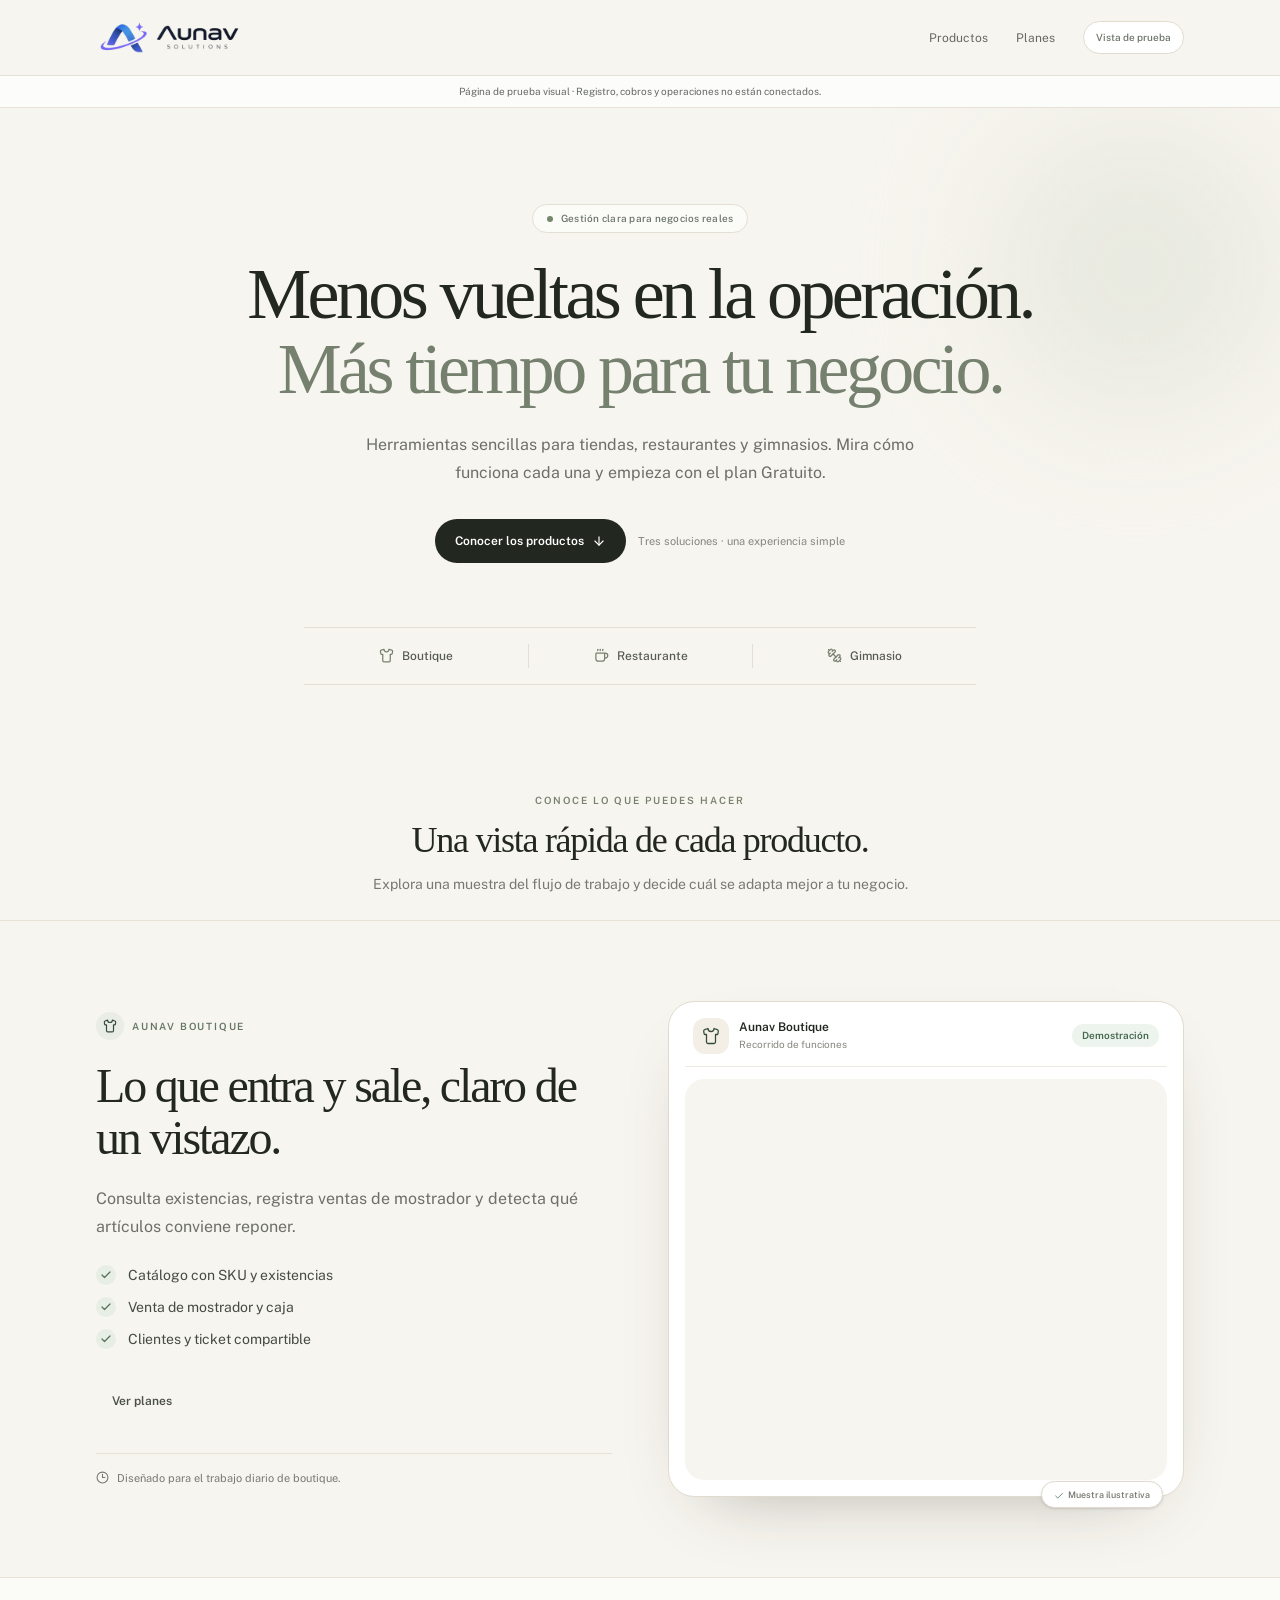
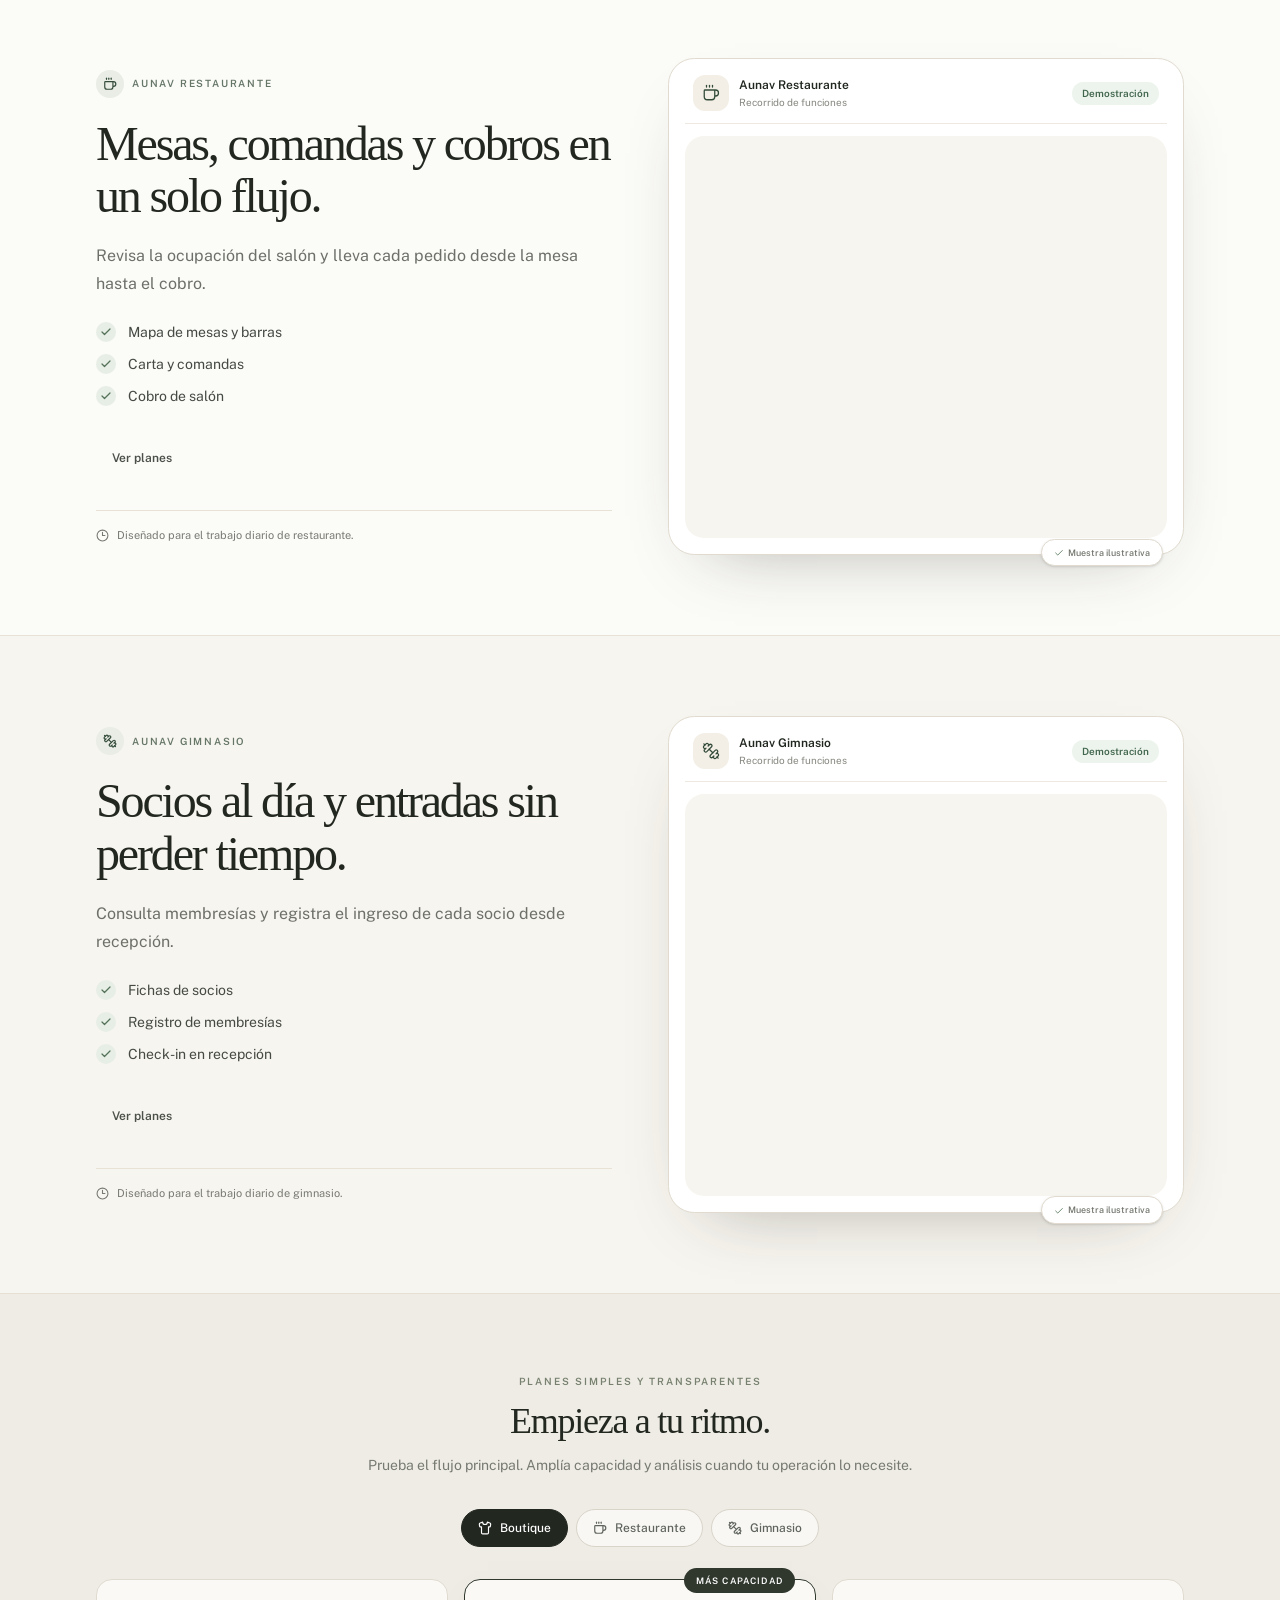
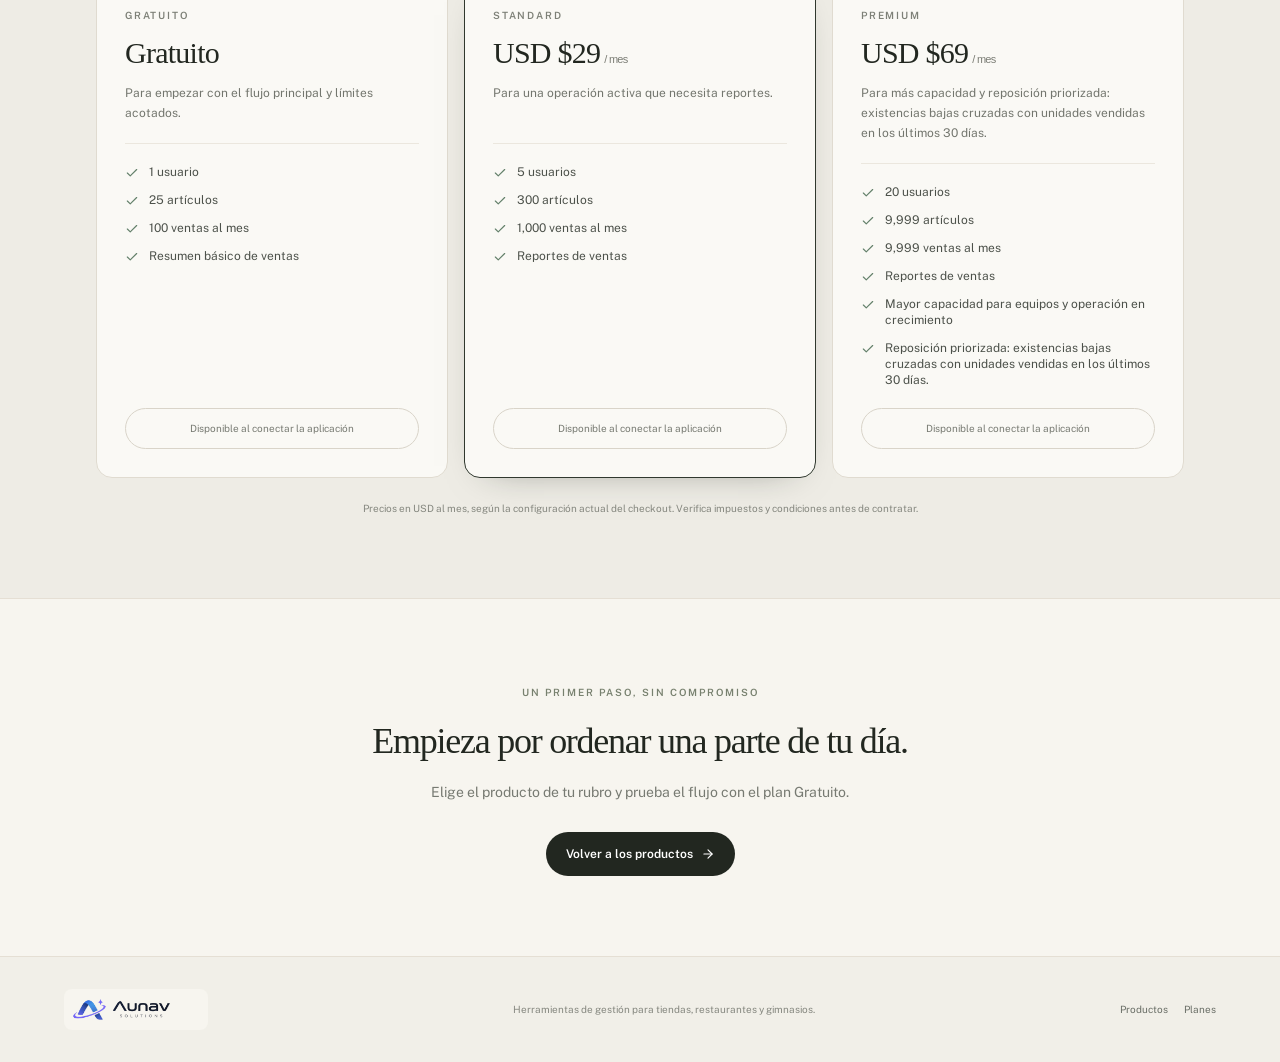
==== commit d3f6c906: "Use selected Aunav logo in product preview" ====
--- a/gestion-saas/index.html
+++ b/gestion-saas/index.html
@@ -3,6 +3,7 @@
   <head>
     <meta charset="UTF-8" />
     <meta name="theme-color" content="#1B2A22" />
+    <link rel="icon" type="image/png" href="/gestion-saas/brand/aunav-solutions-mark.png" />
     <meta name="viewport" content="width=device-width, initial-scale=1.0, maximum-scale=1.0, user-scalable=no" />
     <meta name="description" content="Aunav Solutions: herramientas sencillas para gestionar tiendas, restaurantes y gimnasios." />
     <title>Aunav Solutions — Gestión para tu negocio</title>
@@ -10,8 +11,8 @@
     <link rel="preconnect" href="https://fonts.googleapis.com">
     <link rel="preconnect" href="https://fonts.gstatic.com" crossorigin>
     <link href="https://fonts.googleapis.com/css2?family=IBM+Plex+Mono:wght@400;500;600;700&family=Public+Sans:wght@400;500;600;700&display=swap" rel="stylesheet">
-    <script type="module" crossorigin src="/gestion-saas/assets/index-DtA3jg4J.js"></script>
-    <link rel="stylesheet" crossorigin href="/gestion-saas/assets/index-uCmTGYed.css">
+    <script type="module" crossorigin src="/gestion-saas/assets/index-BQJeRDsS.js"></script>
+    <link rel="stylesheet" crossorigin href="/gestion-saas/assets/index-MyhXx8gL.css">
   </head>
   <body class="bg-[#F1EDE3] text-[#1B2A22] antialiased selection:bg-[#2F6F4E] selection:text-[#F1EDE3]">
     <div id="root"></div>
--- a/gestion-saas/assets/index-MyhXx8gL.css
+++ b/gestion-saas/assets/index-MyhXx8gL.css
@@ -0,0 +1 @@
+/*! tailwindcss v4.3.3 | MIT License | https://tailwindcss.com */@layer properties{@supports (((-webkit-hyphens:none)) and (not (margin-trim:inline))) or ((-moz-orient:inline) and (not (color:rgb(from red r g b)))){*,:before,:after,::backdrop{--tw-space-y-reverse:0;--tw-divide-x-reverse:0;--tw-border-style:solid;--tw-divide-y-reverse:0;--tw-leading:initial;--tw-font-weight:initial;--tw-tracking:initial;--tw-shadow:0 0 #0000;--tw-shadow-color:initial;--tw-shadow-alpha:100%;--tw-inset-shadow:0 0 #0000;--tw-inset-shadow-color:initial;--tw-inset-shadow-alpha:100%;--tw-ring-color:initial;--tw-ring-shadow:0 0 #0000;--tw-inset-ring-color:initial;--tw-inset-ring-shadow:0 0 #0000;--tw-ring-inset:initial;--tw-ring-offset-width:0px;--tw-ring-offset-color:#fff;--tw-ring-offset-shadow:0 0 #0000;--tw-blur:initial;--tw-brightness:initial;--tw-contrast:initial;--tw-grayscale:initial;--tw-hue-rotate:initial;--tw-invert:initial;--tw-opacity:initial;--tw-saturate:initial;--tw-sepia:initial;--tw-drop-shadow:initial;--tw-drop-shadow-color:initial;--tw-drop-shadow-alpha:100%;--tw-drop-shadow-size:initial;--tw-backdrop-blur:initial;--tw-backdrop-brightness:initial;--tw-backdrop-contrast:initial;--tw-backdrop-grayscale:initial;--tw-backdrop-hue-rotate:initial;--tw-backdrop-invert:initial;--tw-backdrop-opacity:initial;--tw-backdrop-saturate:initial;--tw-backdrop-sepia:initial}}}@layer theme{:root,:host{--font-sans:-apple-system, BlinkMacSystemFont, "Segoe UI", Roboto, "Helvetica Neue", "Noto Sans", Arial, sans-serif, "Apple Color Emoji", "Segoe UI Emoji", "Segoe UI Symbol", "Noto Color Emoji";--font-serif:ui-serif, Georgia, Cambria, "Times New Roman", Times, serif;--font-mono:ui-monospace, SFMono-Regular, Menlo, Monaco, Consolas, "Liberation Mono", "Courier New", monospace;--color-amber-50:oklch(98.7% .022 95.277);--color-amber-200:oklch(92.4% .12 95.746);--color-amber-600:oklch(66.6% .179 58.318);--color-amber-700:oklch(55.5% .163 48.998);--color-amber-800:oklch(47.3% .137 46.201);--color-emerald-50:oklch(97.9% .021 166.113);--color-emerald-100:oklch(95% .052 163.051);--color-emerald-200:oklch(90.5% .093 164.15);--color-emerald-800:oklch(43.2% .095 166.913);--color-emerald-900:oklch(37.8% .077 168.94);--color-emerald-950:oklch(26.2% .051 172.552);--color-rose-50:oklch(96.9% .015 12.422);--color-rose-200:oklch(89.2% .058 10.001);--color-rose-600:oklch(58.6% .253 17.585);--color-rose-700:oklch(51.4% .222 16.935);--color-slate-100:oklch(96.8% .007 247.896);--color-slate-400:oklch(70.4% .04 256.788);--color-white:#fff;--spacing:.25rem;--container-sm:24rem;--container-md:28rem;--container-lg:32rem;--container-xl:36rem;--container-2xl:42rem;--container-3xl:48rem;--container-4xl:56rem;--container-5xl:64rem;--container-6xl:72rem;--text-xs:.75rem;--text-xs--line-height:calc(1 / .75);--text-sm:.875rem;--text-sm--line-height:calc(1.25 / .875);--text-base:1rem;--text-base--line-height: 1.5 ;--text-lg:1.125rem;--text-lg--line-height:calc(1.75 / 1.125);--text-xl:1.25rem;--text-xl--line-height:calc(1.75 / 1.25);--text-2xl:1.5rem;--text-2xl--line-height:calc(2 / 1.5);--text-3xl:1.875rem;--text-3xl--line-height: 1.2 ;--text-4xl:2.25rem;--text-4xl--line-height:calc(2.5 / 2.25);--text-5xl:3rem;--text-5xl--line-height:1;--text-6xl:3.75rem;--text-6xl--line-height:1;--text-7xl:4.5rem;--text-7xl--line-height:1;--font-weight-normal:400;--font-weight-medium:500;--font-weight-semibold:600;--font-weight-bold:700;--tracking-tight:-.025em;--tracking-wide:.025em;--tracking-wider:.05em;--tracking-widest:.1em;--leading-tight:1.25;--leading-relaxed:1.625;--radius-md:.375rem;--radius-lg:.5rem;--radius-xl:.75rem;--radius-2xl:1rem;--animate-pulse:pulse 2s cubic-bezier(.4, 0, .6, 1) infinite;--blur-sm:8px;--blur-md:12px;--blur-3xl:64px;--default-transition-duration:.15s;--default-transition-timing-function:cubic-bezier(.4, 0, .2, 1);--default-font-family:var(--font-sans);--default-mono-font-family:var(--font-mono)}}@layer base{*,:after,:before,::backdrop{box-sizing:border-box;border:0 solid;margin:0;padding:0}::file-selector-button{box-sizing:border-box;border:0 solid;margin:0;padding:0}html,:host{-webkit-text-size-adjust:100%;-moz-tab-size:4;tab-size:4;line-height:1.5;font-family:var(--default-font-family,-apple-system, BlinkMacSystemFont, "Segoe UI", Roboto, "Helvetica Neue", "Noto Sans", Arial, sans-serif, "Apple Color Emoji", "Segoe UI Emoji", "Segoe UI Symbol", "Noto Color Emoji");font-feature-settings:var(--default-font-feature-settings,normal);font-variation-settings:var(--default-font-variation-settings,normal);-webkit-tap-highlight-color:transparent}hr{height:0;color:inherit;border-top-width:1px}abbr:where([title]){-webkit-text-decoration:underline dotted;text-decoration:underline dotted}h1,h2,h3,h4,h5,h6{font-size:inherit;font-weight:inherit}a{color:inherit;-webkit-text-decoration:inherit;text-decoration:inherit}b,strong{font-weight:bolder}code,kbd,samp,pre{font-family:var(--default-mono-font-family,ui-monospace, SFMono-Regular, Menlo, Monaco, Consolas, "Liberation Mono", "Courier New", monospace);font-feature-settings:var(--default-mono-font-feature-settings,normal);font-variation-settings:var(--default-mono-font-variation-settings,normal);font-size:1em}small{font-size:80%}sub,sup{vertical-align:baseline;font-size:75%;line-height:0;position:relative}sub{bottom:-.25em}sup{top:-.5em}table{text-indent:0;border-color:inherit;border-collapse:collapse}:-moz-focusring:where(:not(iframe)){outline:auto}progress{vertical-align:baseline}summary{display:list-item}ol,ul,menu{list-style:none}img,svg,video,canvas,audio,iframe,embed,object{vertical-align:middle;display:block}img,video{max-width:100%;height:auto}button,input,select,optgroup,textarea{font:inherit;font-feature-settings:inherit;font-variation-settings:inherit;letter-spacing:inherit;color:inherit;opacity:1;background-color:#0000;border-radius:0}::file-selector-button{font:inherit;font-feature-settings:inherit;font-variation-settings:inherit;letter-spacing:inherit;color:inherit;opacity:1;background-color:#0000;border-radius:0}:where(select:is([multiple],[size])) optgroup{font-weight:bolder}:where(select:is([multiple],[size])) optgroup option{padding-inline-start:20px}::file-selector-button{margin-inline-end:4px}::placeholder{opacity:1}@supports (not ((-webkit-appearance:-apple-pay-button))) or (contain-intrinsic-size:1px){::placeholder{color:currentColor}@supports (color:color-mix(in lab,red,red)){::placeholder{color:color-mix(in oklab,currentcolor 50%,transparent)}}}textarea{resize:vertical}::-webkit-search-decoration{-webkit-appearance:none}::-webkit-date-and-time-value{min-height:1lh;text-align:inherit}::-webkit-datetime-edit{display:inline-flex}::-webkit-datetime-edit-fields-wrapper{padding:0}::-webkit-datetime-edit{padding-block:0}::-webkit-datetime-edit-year-field{padding-block:0}::-webkit-datetime-edit-month-field{padding-block:0}::-webkit-datetime-edit-day-field{padding-block:0}::-webkit-datetime-edit-hour-field{padding-block:0}::-webkit-datetime-edit-minute-field{padding-block:0}::-webkit-datetime-edit-second-field{padding-block:0}::-webkit-datetime-edit-millisecond-field{padding-block:0}::-webkit-datetime-edit-meridiem-field{padding-block:0}::-webkit-calendar-picker-indicator{line-height:1}:-moz-ui-invalid{box-shadow:none}button,input:where([type=button],[type=reset],[type=submit]){-webkit-appearance:button;-moz-appearance:button;appearance:button}::file-selector-button{-webkit-appearance:button;-moz-appearance:button;appearance:button}::-webkit-inner-spin-button{height:auto}::-webkit-outer-spin-button{height:auto}[hidden]:where(:not([hidden=until-found])){display:none!important}:root{--color-tinta:#222720;--color-papel:#f7f5ef;--color-registro:#527458;--color-mercado:#c97a2b;--color-ladrillo:#a23b3b;--color-linea:#e7e1d6}body{color:#343a33;-webkit-tap-highlight-color:transparent;background-color:#f7f5ef;font-family:Public Sans,-apple-system,BlinkMacSystemFont,Segoe UI,Roboto,sans-serif}}@layer components;@layer utilities{.pointer-events-none{pointer-events:none}.sr-only{clip-path:inset(50%);white-space:nowrap;border-width:0;width:1px;height:1px;margin:-1px;padding:0;position:absolute;overflow:hidden}.absolute{position:absolute}.fixed{position:fixed}.relative{position:relative}.sticky{position:sticky}.inset-0{top:0;right:0;bottom:0;left:0}.-top-3{top:calc(var(--spacing) * -3)}.top-0{top:0}.top-2\.5{top:calc(var(--spacing) * 2.5)}.top-4{top:calc(var(--spacing) * 4)}.top-6{top:calc(var(--spacing) * 6)}.-right-24{right:calc(var(--spacing) * -24)}.right-4{right:calc(var(--spacing) * 4)}.right-5{right:calc(var(--spacing) * 5)}.-bottom-3{bottom:calc(var(--spacing) * -3)}.bottom-4{bottom:calc(var(--spacing) * 4)}.left-3{left:calc(var(--spacing) * 3)}.z-10{z-index:10}.z-20{z-index:20}.z-40{z-index:40}.z-50{z-index:50}.z-\[100\]{z-index:100}.col-span-1{grid-column:span 1/span 1}.col-span-2{grid-column:span 2/span 2}.col-span-3{grid-column:span 3/span 3}.col-span-4{grid-column:span 4/span 4}.col-span-5{grid-column:span 5/span 5}.col-span-12{grid-column:span 12/span 12}.mx-auto{margin-inline:auto}.my-2{margin-block:calc(var(--spacing) * 2)}.my-5{margin-block:calc(var(--spacing) * 5)}.my-6{margin-block:calc(var(--spacing) * 6)}.my-12{margin-block:calc(var(--spacing) * 12)}.-mt-2{margin-top:calc(var(--spacing) * -2)}.mt-0\.5{margin-top:calc(var(--spacing) * .5)}.mt-1{margin-top:var(--spacing)}.mt-2{margin-top:calc(var(--spacing) * 2)}.mt-3{margin-top:calc(var(--spacing) * 3)}.mt-4{margin-top:calc(var(--spacing) * 4)}.mt-5{margin-top:calc(var(--spacing) * 5)}.mt-6{margin-top:calc(var(--spacing) * 6)}.mt-7{margin-top:calc(var(--spacing) * 7)}.mt-8{margin-top:calc(var(--spacing) * 8)}.mt-12{margin-top:calc(var(--spacing) * 12)}.mr-1{margin-right:var(--spacing)}.mr-2{margin-right:calc(var(--spacing) * 2)}.mr-4{margin-right:calc(var(--spacing) * 4)}.mb-1{margin-bottom:var(--spacing)}.mb-2{margin-bottom:calc(var(--spacing) * 2)}.mb-3{margin-bottom:calc(var(--spacing) * 3)}.mb-4{margin-bottom:calc(var(--spacing) * 4)}.mb-6{margin-bottom:calc(var(--spacing) * 6)}.ml-1{margin-left:var(--spacing)}.ml-auto{margin-left:auto}.block{display:block}.flex{display:flex}.grid{display:grid}.hidden{display:none}.inline{display:inline}.inline-flex{display:inline-flex}.aspect-\[6\/5\]{aspect-ratio:6/5}.h-1\.5{height:calc(var(--spacing) * 1.5)}.h-2{height:calc(var(--spacing) * 2)}.h-2\.5{height:calc(var(--spacing) * 2.5)}.h-5{height:calc(var(--spacing) * 5)}.h-7{height:calc(var(--spacing) * 7)}.h-9{height:calc(var(--spacing) * 9)}.h-72{height:calc(var(--spacing) * 72)}.h-auto{height:auto}.h-full{height:100%}.max-h-40{max-height:calc(var(--spacing) * 40)}.max-h-60{max-height:calc(var(--spacing) * 60)}.max-h-\[90vh\]{max-height:90vh}.min-h-10{min-height:calc(var(--spacing) * 10)}.min-h-\[42px\]{min-height:42px}.min-h-\[46px\]{min-height:46px}.min-h-\[48px\]{min-height:48px}.min-h-screen{min-height:100vh}.w-1\.5{width:calc(var(--spacing) * 1.5)}.w-2{width:calc(var(--spacing) * 2)}.w-2\.5{width:calc(var(--spacing) * 2.5)}.w-5{width:calc(var(--spacing) * 5)}.w-7{width:calc(var(--spacing) * 7)}.w-9{width:calc(var(--spacing) * 9)}.w-20{width:calc(var(--spacing) * 20)}.w-36{width:calc(var(--spacing) * 36)}.w-48{width:calc(var(--spacing) * 48)}.w-64{width:calc(var(--spacing) * 64)}.w-72{width:calc(var(--spacing) * 72)}.w-\[132px\]{width:132px}.w-\[145px\]{width:145px}.w-\[154px\]{width:154px}.w-full{width:100%}.max-w-2xl{max-width:var(--container-2xl)}.max-w-3xl{max-width:var(--container-3xl)}.max-w-4xl{max-width:var(--container-4xl)}.max-w-5xl{max-width:var(--container-5xl)}.max-w-6xl{max-width:var(--container-6xl)}.max-w-\[540px\]{max-width:540px}.max-w-\[1500px\]{max-width:1500px}.max-w-full{max-width:100%}.max-w-lg{max-width:var(--container-lg)}.max-w-md{max-width:var(--container-md)}.max-w-sm{max-width:var(--container-sm)}.max-w-xl{max-width:var(--container-xl)}.min-w-0{min-width:0}.min-w-\[520px\]{min-width:520px}.min-w-\[560px\]{min-width:560px}.flex-1{flex:1}.shrink-0{flex-shrink:0}.animate-pulse{animation:var(--animate-pulse)}.cursor-default{cursor:default}.cursor-pointer{cursor:pointer}.scroll-mt-16{scroll-margin-top:calc(var(--spacing) * 16)}.scroll-mt-20{scroll-margin-top:calc(var(--spacing) * 20)}.scroll-mt-24{scroll-margin-top:calc(var(--spacing) * 24)}.list-disc{list-style-type:disc}.grid-cols-1{grid-template-columns:repeat(1,minmax(0,1fr))}.grid-cols-2{grid-template-columns:repeat(2,minmax(0,1fr))}.grid-cols-3{grid-template-columns:repeat(3,minmax(0,1fr))}.grid-cols-12{grid-template-columns:repeat(12,minmax(0,1fr))}.flex-col{flex-direction:column}.flex-wrap{flex-wrap:wrap}.items-baseline{align-items:baseline}.items-center{align-items:center}.items-end{align-items:flex-end}.items-start{align-items:flex-start}.items-stretch{align-items:stretch}.justify-between{justify-content:space-between}.justify-center{justify-content:center}.justify-end{justify-content:flex-end}.gap-1{gap:var(--spacing)}.gap-1\.5{gap:calc(var(--spacing) * 1.5)}.gap-2{gap:calc(var(--spacing) * 2)}.gap-2\.5{gap:calc(var(--spacing) * 2.5)}.gap-3{gap:calc(var(--spacing) * 3)}.gap-4{gap:calc(var(--spacing) * 4)}.gap-5{gap:calc(var(--spacing) * 5)}.gap-6{gap:calc(var(--spacing) * 6)}.gap-7{gap:calc(var(--spacing) * 7)}.gap-10{gap:calc(var(--spacing) * 10)}:where(.space-y-1>:not(:last-child)){--tw-space-y-reverse:0;margin-block-start:calc(var(--spacing) * var(--tw-space-y-reverse));margin-block-end:calc(var(--spacing) * calc(1 - var(--tw-space-y-reverse)))}:where(.space-y-1\.5>:not(:last-child)){--tw-space-y-reverse:0;margin-block-start:calc(calc(var(--spacing) * 1.5) * var(--tw-space-y-reverse));margin-block-end:calc(calc(var(--spacing) * 1.5) * calc(1 - var(--tw-space-y-reverse)))}:where(.space-y-2>:not(:last-child)){--tw-space-y-reverse:0;margin-block-start:calc(calc(var(--spacing) * 2) * var(--tw-space-y-reverse));margin-block-end:calc(calc(var(--spacing) * 2) * calc(1 - var(--tw-space-y-reverse)))}:where(.space-y-2\.5>:not(:last-child)){--tw-space-y-reverse:0;margin-block-start:calc(calc(var(--spacing) * 2.5) * var(--tw-space-y-reverse));margin-block-end:calc(calc(var(--spacing) * 2.5) * calc(1 - var(--tw-space-y-reverse)))}:where(.space-y-3>:not(:last-child)){--tw-space-y-reverse:0;margin-block-start:calc(calc(var(--spacing) * 3) * var(--tw-space-y-reverse));margin-block-end:calc(calc(var(--spacing) * 3) * calc(1 - var(--tw-space-y-reverse)))}:where(.space-y-4>:not(:last-child)){--tw-space-y-reverse:0;margin-block-start:calc(calc(var(--spacing) * 4) * var(--tw-space-y-reverse));margin-block-end:calc(calc(var(--spacing) * 4) * calc(1 - var(--tw-space-y-reverse)))}:where(.space-y-5>:not(:last-child)){--tw-space-y-reverse:0;margin-block-start:calc(calc(var(--spacing) * 5) * var(--tw-space-y-reverse));margin-block-end:calc(calc(var(--spacing) * 5) * calc(1 - var(--tw-space-y-reverse)))}:where(.space-y-6>:not(:last-child)){--tw-space-y-reverse:0;margin-block-start:calc(calc(var(--spacing) * 6) * var(--tw-space-y-reverse));margin-block-end:calc(calc(var(--spacing) * 6) * calc(1 - var(--tw-space-y-reverse)))}:where(.space-y-8>:not(:last-child)){--tw-space-y-reverse:0;margin-block-start:calc(calc(var(--spacing) * 8) * var(--tw-space-y-reverse));margin-block-end:calc(calc(var(--spacing) * 8) * calc(1 - var(--tw-space-y-reverse)))}:where(.divide-x>:not(:last-child)){--tw-divide-x-reverse:0;border-inline-style:var(--tw-border-style);border-inline-start-width:calc(1px * var(--tw-divide-x-reverse));border-inline-end-width:calc(1px * calc(1 - var(--tw-divide-x-reverse)))}:where(.divide-y>:not(:last-child)){--tw-divide-y-reverse:0;border-bottom-style:var(--tw-border-style);border-top-style:var(--tw-border-style);border-top-width:calc(1px * var(--tw-divide-y-reverse));border-bottom-width:calc(1px * calc(1 - var(--tw-divide-y-reverse)))}:where(.divide-slate-100>:not(:last-child)){border-color:var(--color-slate-100)}:where(.divide-slate-100\/60>:not(:last-child)){border-color:#f1f5f999}@supports (color:color-mix(in lab,red,red)){:where(.divide-slate-100\/60>:not(:last-child)){border-color:color-mix(in oklab,var(--color-slate-100) 60%,transparent)}}.self-start{align-self:flex-start}.truncate{text-overflow:ellipsis;white-space:nowrap;overflow:hidden}.overflow-hidden{overflow:hidden}.overflow-x-auto{overflow-x:auto}.overflow-y-auto{overflow-y:auto}.rounded{border-radius:.25rem}.rounded-2xl{border-radius:var(--radius-2xl)}.rounded-\[1\.2rem\]{border-radius:1.2rem}.rounded-\[1\.65rem\]{border-radius:1.65rem}.rounded-\[3px\]{border-radius:3px}.rounded-\[4px\]{border-radius:4px}.rounded-full{border-radius:3.40282e38px}.rounded-lg{border-radius:var(--radius-lg)}.rounded-md{border-radius:var(--radius-md)}.rounded-xl{border-radius:var(--radius-xl)}.border{border-style:var(--tw-border-style);border-width:1px}.border-2{border-style:var(--tw-border-style);border-width:2px}.border-y{border-block-style:var(--tw-border-style);border-block-width:1px}.border-t{border-top-style:var(--tw-border-style);border-top-width:1px}.border-b{border-bottom-style:var(--tw-border-style);border-bottom-width:1px}.border-l{border-left-style:var(--tw-border-style);border-left-width:1px}.border-dashed{--tw-border-style:dashed;border-style:dashed}.border-\[\#1B2A22\]{border-color:#1b2a22}.border-\[\#2F6F4E\]{border-color:#2f6f4e}.border-\[\#999\]{border-color:#999}.border-\[\#30382e\]{border-color:#30382e}.border-\[\#222720\]{border-color:#222720}.border-\[\#A23B3B\]{border-color:#a23b3b}.border-\[\#C9C2AE\]{border-color:#c9c2ae}.border-\[\#d9d4c9\]{border-color:#d9d4c9}.border-\[\#e0dbd0\]{border-color:#e0dbd0}.border-\[\#e1dbcf\]{border-color:#e1dbcf}.border-\[\#e4dfd4\]{border-color:#e4dfd4}.border-\[\#e5dfd4\]{border-color:#e5dfd4}.border-\[\#e7e1d6\]{border-color:#e7e1d6}.border-\[\#ebe7de\]{border-color:#ebe7de}.border-\[\#eee9e0\]{border-color:#eee9e0}.border-\[\#f0ede6\]{border-color:#f0ede6}.border-amber-200{border-color:var(--color-amber-200)}.border-emerald-200{border-color:var(--color-emerald-200)}.border-emerald-800\/30{border-color:#005f464d}@supports (color:color-mix(in lab,red,red)){.border-emerald-800\/30{border-color:color-mix(in oklab,var(--color-emerald-800) 30%,transparent)}}.border-rose-200{border-color:var(--color-rose-200)}.bg-\[\#1b211c\]\/45{background-color:#1b211c73}.bg-\[\#2F6F4E\]{background-color:#2f6f4e}.bg-\[\#2F6F4E\]\/10{background-color:#2f6f4e1a}.bg-\[\#20261f\]{background-color:#20261f}.bg-\[\#30382e\]{background-color:#30382e}.bg-\[\#75876c\]{background-color:#75876c}.bg-\[\#222720\]{background-color:#222720}.bg-\[\#222720\]\/5{background-color:#2227200d}.bg-\[\#222720\]\/40{background-color:#22272066}.bg-\[\#222720\]\/\[0\.03\]{background-color:#22272008}.bg-\[\#222720\]\/\[0\.04\]{background-color:#2227200a}.bg-\[\#A23B3B\]\/10{background-color:#a23b3b1a}.bg-\[\#C9C2AE\]\/40{background-color:#c9c2ae66}.bg-\[\#F1EDE3\]{background-color:#f1ede3}.bg-\[\#F8FAFC\]{background-color:#f8fafc}.bg-\[\#F8FAFC\]\/40{background-color:#f8fafc66}.bg-\[\#FAF8F5\]{background-color:#faf8f5}.bg-\[\#e7eee6\]{background-color:#e7eee6}.bg-\[\#e8e9df\]{background-color:#e8e9df}.bg-\[\#e8ede5\]{background-color:#e8ede5}.bg-\[\#e9ede5\]{background-color:#e9ede5}.bg-\[\#edf4ed\]{background-color:#edf4ed}.bg-\[\#eeece5\]{background-color:#eeece5}.bg-\[\#f0ede6\]{background-color:#f0ede6}.bg-\[\#f1efe8\]{background-color:#f1efe8}.bg-\[\#f3efe6\]{background-color:#f3efe6}.bg-\[\#f7ebd8\]{background-color:#f7ebd8}.bg-\[\#f7f5ef\]{background-color:#f7f5ef}.bg-\[\#f7f5ef\]\/95{background-color:#f7f5eff2}.bg-\[\#faf9f5\]{background-color:#faf9f5}.bg-\[\#fbfaf7\]{background-color:#fbfaf7}.bg-amber-50{background-color:var(--color-amber-50)}.bg-amber-600{background-color:var(--color-amber-600)}.bg-emerald-50{background-color:var(--color-emerald-50)}.bg-rose-50{background-color:var(--color-rose-50)}.bg-rose-600{background-color:var(--color-rose-600)}.bg-white{background-color:var(--color-white)}.bg-white\/55{background-color:#ffffff8c}@supports (color:color-mix(in lab,red,red)){.bg-white\/55{background-color:color-mix(in oklab,var(--color-white) 55%,transparent)}}.bg-white\/60{background-color:#fff9}@supports (color:color-mix(in lab,red,red)){.bg-white\/60{background-color:color-mix(in oklab,var(--color-white) 60%,transparent)}}.bg-white\/70{background-color:#ffffffb3}@supports (color:color-mix(in lab,red,red)){.bg-white\/70{background-color:color-mix(in oklab,var(--color-white) 70%,transparent)}}.bg-white\/95{background-color:#fffffff2}@supports (color:color-mix(in lab,red,red)){.bg-white\/95{background-color:color-mix(in oklab,var(--color-white) 95%,transparent)}}.object-cover{object-fit:cover}.p-1{padding:var(--spacing)}.p-2{padding:calc(var(--spacing) * 2)}.p-2\.5{padding:calc(var(--spacing) * 2.5)}.p-3{padding:calc(var(--spacing) * 3)}.p-4{padding:calc(var(--spacing) * 4)}.p-5{padding:calc(var(--spacing) * 5)}.p-6{padding:calc(var(--spacing) * 6)}.p-8{padding:calc(var(--spacing) * 8)}.p-12{padding:calc(var(--spacing) * 12)}.px-1{padding-inline:var(--spacing)}.px-1\.5{padding-inline:calc(var(--spacing) * 1.5)}.px-2{padding-inline:calc(var(--spacing) * 2)}.px-2\.5{padding-inline:calc(var(--spacing) * 2.5)}.px-3{padding-inline:calc(var(--spacing) * 3)}.px-3\.5{padding-inline:calc(var(--spacing) * 3.5)}.px-4{padding-inline:calc(var(--spacing) * 4)}.px-5{padding-inline:calc(var(--spacing) * 5)}.px-6{padding-inline:calc(var(--spacing) * 6)}.py-0\.5{padding-block:calc(var(--spacing) * .5)}.py-1{padding-block:var(--spacing)}.py-1\.5{padding-block:calc(var(--spacing) * 1.5)}.py-2{padding-block:calc(var(--spacing) * 2)}.py-2\.5{padding-block:calc(var(--spacing) * 2.5)}.py-3{padding-block:calc(var(--spacing) * 3)}.py-3\.5{padding-block:calc(var(--spacing) * 3.5)}.py-4{padding-block:calc(var(--spacing) * 4)}.py-6{padding-block:calc(var(--spacing) * 6)}.py-8{padding-block:calc(var(--spacing) * 8)}.py-12{padding-block:calc(var(--spacing) * 12)}.py-16{padding-block:calc(var(--spacing) * 16)}.pt-1{padding-top:var(--spacing)}.pt-2{padding-top:calc(var(--spacing) * 2)}.pt-3{padding-top:calc(var(--spacing) * 3)}.pt-4{padding-top:calc(var(--spacing) * 4)}.pt-5{padding-top:calc(var(--spacing) * 5)}.pt-6{padding-top:calc(var(--spacing) * 6)}.pt-7{padding-top:calc(var(--spacing) * 7)}.pt-16{padding-top:calc(var(--spacing) * 16)}.pr-1{padding-right:var(--spacing)}.pr-2{padding-right:calc(var(--spacing) * 2)}.pr-3{padding-right:calc(var(--spacing) * 3)}.pr-4{padding-right:calc(var(--spacing) * 4)}.pb-1{padding-bottom:var(--spacing)}.pb-1\.5{padding-bottom:calc(var(--spacing) * 1.5)}.pb-2{padding-bottom:calc(var(--spacing) * 2)}.pb-3{padding-bottom:calc(var(--spacing) * 3)}.pb-4{padding-bottom:calc(var(--spacing) * 4)}.pb-6{padding-bottom:calc(var(--spacing) * 6)}.pb-16{padding-bottom:calc(var(--spacing) * 16)}.pl-4{padding-left:calc(var(--spacing) * 4)}.pl-14{padding-left:calc(var(--spacing) * 14)}.text-center{text-align:center}.text-left{text-align:left}.text-right{text-align:right}.font-sans{font-family:var(--font-sans)}.font-serif{font-family:var(--font-serif)}.text-2xl{font-size:var(--text-2xl);line-height:var(--tw-leading,var(--text-2xl--line-height))}.text-3xl{font-size:var(--text-3xl);line-height:var(--tw-leading,var(--text-3xl--line-height))}.text-base{font-size:var(--text-base);line-height:var(--tw-leading,var(--text-base--line-height))}.text-lg{font-size:var(--text-lg);line-height:var(--tw-leading,var(--text-lg--line-height))}.text-sm{font-size:var(--text-sm);line-height:var(--tw-leading,var(--text-sm--line-height))}.text-xl{font-size:var(--text-xl);line-height:var(--tw-leading,var(--text-xl--line-height))}.text-xs{font-size:var(--text-xs);line-height:var(--tw-leading,var(--text-xs--line-height))}.text-\[2\.7rem\]{font-size:2.7rem}.text-\[2\.35rem\]{font-size:2.35rem}.text-\[8px\]{font-size:8px}.text-\[9px\]{font-size:9px}.text-\[10px\]{font-size:10px}.text-\[11px\]{font-size:11px}.leading-5{--tw-leading:calc(var(--spacing) * 5);line-height:calc(var(--spacing) * 5)}.leading-6{--tw-leading:calc(var(--spacing) * 6);line-height:calc(var(--spacing) * 6)}.leading-7{--tw-leading:calc(var(--spacing) * 7);line-height:calc(var(--spacing) * 7)}.leading-\[1\.04\]{--tw-leading:1.04;line-height:1.04}.leading-\[1\.09\]{--tw-leading:1.09;line-height:1.09}.leading-relaxed{--tw-leading:var(--leading-relaxed);line-height:var(--leading-relaxed)}.leading-tight{--tw-leading:var(--leading-tight);line-height:var(--leading-tight)}.font-bold{--tw-font-weight:var(--font-weight-bold);font-weight:var(--font-weight-bold)}.font-medium{--tw-font-weight:var(--font-weight-medium);font-weight:var(--font-weight-medium)}.font-normal{--tw-font-weight:var(--font-weight-normal);font-weight:var(--font-weight-normal)}.font-semibold{--tw-font-weight:var(--font-weight-semibold);font-weight:var(--font-weight-semibold)}.tracking-\[-\.05em\]{--tw-tracking:-.05em;letter-spacing:-.05em}.tracking-\[-\.035em\]{--tw-tracking:-.035em;letter-spacing:-.035em}.tracking-\[-\.045em\]{--tw-tracking:-.045em;letter-spacing:-.045em}.tracking-\[\.2em\]{--tw-tracking:.2em;letter-spacing:.2em}.tracking-\[\.13em\]{--tw-tracking:.13em;letter-spacing:.13em}.tracking-\[\.14em\]{--tw-tracking:.14em;letter-spacing:.14em}.tracking-\[\.16em\]{--tw-tracking:.16em;letter-spacing:.16em}.tracking-\[\.18em\]{--tw-tracking:.18em;letter-spacing:.18em}.tracking-\[0\.16em\]{--tw-tracking:.16em;letter-spacing:.16em}.tracking-\[12px\]{--tw-tracking:12px;letter-spacing:12px}.tracking-tight{--tw-tracking:var(--tracking-tight);letter-spacing:var(--tracking-tight)}.tracking-wide{--tw-tracking:var(--tracking-wide);letter-spacing:var(--tracking-wide)}.tracking-wider{--tw-tracking:var(--tracking-wider);letter-spacing:var(--tracking-wider)}.tracking-widest{--tw-tracking:var(--tracking-widest);letter-spacing:var(--tracking-widest)}.whitespace-nowrap{white-space:nowrap}.text-\[\#1B2A22\]{color:#1b2a22}.text-\[\#1B2A22\]\/60{color:#1b2a2299}.text-\[\#1B2A22\]\/65{color:#1b2a22a6}.text-\[\#1B2A22\]\/70{color:#1b2a22b3}.text-\[\#1B2A22\]\/80{color:#1b2a22cc}.text-\[\#2F6F4E\]{color:#2f6f4e}.text-\[\#4b5149\]{color:#4b5149}.text-\[\#4c514a\]{color:#4c514a}.text-\[\#5e635c\]{color:#5e635c}.text-\[\#6c7067\]{color:#6c7067}.text-\[\#6c7068\]{color:#6c7068}.text-\[\#6d7069\]{color:#6d7069}.text-\[\#7a7c74\]{color:#7a7c74}.text-\[\#7d8077\]{color:#7d8077}.text-\[\#343a33\]{color:#343a33}.text-\[\#344b3a\]{color:#344b3a}.text-\[\#454a43\]{color:#454a43}.text-\[\#555b52\]{color:#555b52}.text-\[\#686d65\]{color:#686d65}.text-\[\#777a72\]{color:#777a72}.text-\[\#888a81\]{color:#888a81}.text-\[\#926a2b\]{color:#926a2b}.text-\[\#20271f\]{color:#20271f}.text-\[\#41664d\]{color:#41664d}.text-\[\#55735a\]{color:#55735a}.text-\[\#63806a\]{color:#63806a}.text-\[\#73766e\]{color:#73766e}.text-\[\#75816e\]{color:#75816e}.text-\[\#78816f\]{color:#78816f}.text-\[\#85877f\]{color:#85877f}.text-\[\#222720\]{color:#222720}.text-\[\#527458\]{color:#527458}.text-\[\#656961\]{color:#656961}.text-\[\#657667\]{color:#657667}.text-\[\#667066\]{color:#667066}.text-\[\#687064\]{color:#687064}.text-\[\#A23B3B\]{color:#a23b3b}.text-\[\#C97A2B\]{color:#c97a2b}.text-\[\#F1EDE3\]{color:#f1ede3}.text-amber-700{color:var(--color-amber-700)}.text-amber-800{color:var(--color-amber-800)}.text-emerald-800{color:var(--color-emerald-800)}.text-emerald-900{color:var(--color-emerald-900)}.text-emerald-950{color:var(--color-emerald-950)}.text-rose-600{color:var(--color-rose-600)}.text-rose-700{color:var(--color-rose-700)}.text-transparent{color:#0000}.text-white{color:var(--color-white)}.capitalize{text-transform:capitalize}.normal-case{text-transform:none}.uppercase{text-transform:uppercase}.italic{font-style:italic}.underline{text-decoration-line:underline}.underline-offset-2{text-underline-offset:2px}.antialiased{-webkit-font-smoothing:antialiased;-moz-osx-font-smoothing:grayscale}.accent-\[\#527458\]{accent-color:#527458}.opacity-70{opacity:.7}.shadow-\[0_12px_36px_-24px_rgba\(30\,37\,29\,\.5\)\]{--tw-shadow:0 12px 36px -24px var(--tw-shadow-color,#1e251d80);box-shadow:var(--tw-inset-shadow),var(--tw-inset-ring-shadow),var(--tw-ring-offset-shadow),var(--tw-ring-shadow),var(--tw-shadow)}.shadow-\[0_28px_70px_-42px_rgba\(44\,38\,28\,\.42\)\]{--tw-shadow:0 28px 70px -42px var(--tw-shadow-color,#2c261c6b);box-shadow:var(--tw-inset-shadow),var(--tw-inset-ring-shadow),var(--tw-ring-offset-shadow),var(--tw-ring-shadow),var(--tw-shadow)}.shadow-lg{--tw-shadow:0 10px 15px -3px var(--tw-shadow-color,#0000001a), 0 4px 6px -4px var(--tw-shadow-color,#0000001a);box-shadow:var(--tw-inset-shadow),var(--tw-inset-ring-shadow),var(--tw-ring-offset-shadow),var(--tw-ring-shadow),var(--tw-shadow)}.shadow-none{--tw-shadow:0 0 #0000;box-shadow:var(--tw-inset-shadow),var(--tw-inset-ring-shadow),var(--tw-ring-offset-shadow),var(--tw-ring-shadow),var(--tw-shadow)}.shadow-sm{--tw-shadow:0 1px 3px 0 var(--tw-shadow-color,#0000001a), 0 1px 2px -1px var(--tw-shadow-color,#0000001a);box-shadow:var(--tw-inset-shadow),var(--tw-inset-ring-shadow),var(--tw-ring-offset-shadow),var(--tw-ring-shadow),var(--tw-shadow)}.shadow-xl{--tw-shadow:0 20px 25px -5px var(--tw-shadow-color,#0000001a), 0 8px 10px -6px var(--tw-shadow-color,#0000001a);box-shadow:var(--tw-inset-shadow),var(--tw-inset-ring-shadow),var(--tw-ring-offset-shadow),var(--tw-ring-shadow),var(--tw-shadow)}.blur-3xl{--tw-blur:blur(var(--blur-3xl));filter:var(--tw-blur,) var(--tw-brightness,) var(--tw-contrast,) var(--tw-grayscale,) var(--tw-hue-rotate,) var(--tw-invert,) var(--tw-saturate,) var(--tw-sepia,) var(--tw-drop-shadow,)}.backdrop-blur-\[1px\]{--tw-backdrop-blur:blur(1px);-webkit-backdrop-filter:var(--tw-backdrop-blur,) var(--tw-backdrop-brightness,) var(--tw-backdrop-contrast,) var(--tw-backdrop-grayscale,) var(--tw-backdrop-hue-rotate,) var(--tw-backdrop-invert,) var(--tw-backdrop-opacity,) var(--tw-backdrop-saturate,) var(--tw-backdrop-sepia,);backdrop-filter:var(--tw-backdrop-blur,) var(--tw-backdrop-brightness,) var(--tw-backdrop-contrast,) var(--tw-backdrop-grayscale,) var(--tw-backdrop-hue-rotate,) var(--tw-backdrop-invert,) var(--tw-backdrop-opacity,) var(--tw-backdrop-saturate,) var(--tw-backdrop-sepia,)}.backdrop-blur-md{--tw-backdrop-blur:blur(var(--blur-md));-webkit-backdrop-filter:var(--tw-backdrop-blur,) var(--tw-backdrop-brightness,) var(--tw-backdrop-contrast,) var(--tw-backdrop-grayscale,) var(--tw-backdrop-hue-rotate,) var(--tw-backdrop-invert,) var(--tw-backdrop-opacity,) var(--tw-backdrop-saturate,) var(--tw-backdrop-sepia,);backdrop-filter:var(--tw-backdrop-blur,) var(--tw-backdrop-brightness,) var(--tw-backdrop-contrast,) var(--tw-backdrop-grayscale,) var(--tw-backdrop-hue-rotate,) var(--tw-backdrop-invert,) var(--tw-backdrop-opacity,) var(--tw-backdrop-saturate,) var(--tw-backdrop-sepia,)}.backdrop-blur-sm{--tw-backdrop-blur:blur(var(--blur-sm));-webkit-backdrop-filter:var(--tw-backdrop-blur,) var(--tw-backdrop-brightness,) var(--tw-backdrop-contrast,) var(--tw-backdrop-grayscale,) var(--tw-backdrop-hue-rotate,) var(--tw-backdrop-invert,) var(--tw-backdrop-opacity,) var(--tw-backdrop-saturate,) var(--tw-backdrop-sepia,);backdrop-filter:var(--tw-backdrop-blur,) var(--tw-backdrop-brightness,) var(--tw-backdrop-contrast,) var(--tw-backdrop-grayscale,) var(--tw-backdrop-hue-rotate,) var(--tw-backdrop-invert,) var(--tw-backdrop-opacity,) var(--tw-backdrop-saturate,) var(--tw-backdrop-sepia,)}.transition{transition-property:color,background-color,border-color,outline-color,text-decoration-color,fill,stroke,--tw-gradient-from,--tw-gradient-via,--tw-gradient-to,opacity,box-shadow,transform,translate,scale,rotate,filter,-webkit-backdrop-filter,backdrop-filter,display,content-visibility,overlay,pointer-events;transition-timing-function:var(--tw-ease,var(--default-transition-timing-function));transition-duration:var(--tw-duration,var(--default-transition-duration))}.transition-all{transition-property:all;transition-timing-function:var(--tw-ease,var(--default-transition-timing-function));transition-duration:var(--tw-duration,var(--default-transition-duration))}.transition-colors{transition-property:color,background-color,border-color,outline-color,text-decoration-color,fill,stroke,--tw-gradient-from,--tw-gradient-via,--tw-gradient-to;transition-timing-function:var(--tw-ease,var(--default-transition-timing-function));transition-duration:var(--tw-duration,var(--default-transition-duration))}.select-none{-webkit-user-select:none;user-select:none}@media(hover:hover){.group-hover\:text-\[\#9b9c93\]:is(:where(.group):hover *){color:#9b9c93}.group-hover\:text-\[\#222720\]:is(:where(.group):hover *){color:#222720}.group-hover\:text-\[\#656961\]:is(:where(.group):hover *){color:#656961}}.selection\:bg-\[\#2F6F4E\] ::selection{background-color:#2f6f4e}.selection\:bg-\[\#2F6F4E\]::selection{background-color:#2f6f4e}.selection\:bg-\[\#222720\] ::selection{background-color:#222720}.selection\:bg-\[\#222720\]::selection{background-color:#222720}.selection\:text-\[\#F1EDE3\] ::selection{color:#f1ede3}.selection\:text-\[\#F1EDE3\]::selection{color:#f1ede3}.selection\:text-white ::selection{color:var(--color-white)}.selection\:text-white::selection{color:var(--color-white)}.placeholder\:text-\[\#85877f\]::placeholder{color:#85877f}.placeholder\:text-\[\#C9C2AE\]::placeholder{color:#c9c2ae}@media(hover:hover){.hover\:border-\[\#858a7c\]:hover{border-color:#858a7c}.hover\:border-\[\#222720\]:hover{border-color:#222720}.hover\:border-\[\#a8aa9d\]:hover{border-color:#a8aa9d}.hover\:border-\[\#aaa497\]:hover{border-color:#aaa497}.hover\:border-slate-400:hover{border-color:var(--color-slate-400)}.hover\:bg-\[\#8F2F2F\]:hover{background-color:#8f2f2f}.hover\:bg-\[\#25583E\]:hover{background-color:#25583e}.hover\:bg-\[\#394438\]:hover{background-color:#394438}.hover\:bg-\[\#F8FAFC\]:hover{background-color:#f8fafc}.hover\:bg-\[\#eeece5\]:hover{background-color:#eeece5}.hover\:bg-\[\#f0ede6\]:hover{background-color:#f0ede6}.hover\:bg-\[\#f7f5ef\]:hover{background-color:#f7f5ef}.hover\:bg-emerald-100:hover{background-color:var(--color-emerald-100)}.hover\:bg-rose-50:hover{background-color:var(--color-rose-50)}.hover\:bg-rose-600:hover{background-color:var(--color-rose-600)}.hover\:bg-white:hover{background-color:var(--color-white)}.hover\:text-\[\#1B2A22\]:hover{color:#1b2a22}.hover\:text-\[\#20261f\]:hover{color:#20261f}.hover\:text-\[\#222720\]:hover{color:#222720}.hover\:text-rose-700:hover{color:var(--color-rose-700)}.hover\:underline:hover{text-decoration-line:underline}.hover\:opacity-100:hover{opacity:1}}.focus\:border-\[\#2F6F4E\]:focus{border-color:#2f6f4e}.focus\:border-\[\#75816e\]:focus{border-color:#75816e}.focus\:ring-1:focus{--tw-ring-shadow:var(--tw-ring-inset,) 0 0 0 calc(1px + var(--tw-ring-offset-width)) var(--tw-ring-color,currentcolor);box-shadow:var(--tw-inset-shadow),var(--tw-inset-ring-shadow),var(--tw-ring-offset-shadow),var(--tw-ring-shadow),var(--tw-shadow)}.focus\:ring-\[\#75816e\]:focus{--tw-ring-color:#75816e}.focus\:outline-none:focus{--tw-outline-style:none;outline-style:none}.disabled\:cursor-not-allowed:disabled{cursor:not-allowed}.disabled\:text-\[\#1B2A22\]\/40:disabled{color:#1b2a2266}.disabled\:no-underline:disabled{text-decoration-line:none}.disabled\:opacity-40:disabled{opacity:.4}.disabled\:opacity-50:disabled{opacity:.5}@media(min-width:40rem){.sm\:right-0{right:0}.sm\:col-span-1{grid-column:span 1/span 1}.sm\:mt-16{margin-top:calc(var(--spacing) * 16)}.sm\:block{display:block}.sm\:w-40{width:calc(var(--spacing) * 40)}.sm\:w-56{width:calc(var(--spacing) * 56)}.sm\:grid-cols-2{grid-template-columns:repeat(2,minmax(0,1fr))}.sm\:grid-cols-3{grid-template-columns:repeat(3,minmax(0,1fr))}.sm\:grid-cols-5{grid-template-columns:repeat(5,minmax(0,1fr))}.sm\:flex-row{flex-direction:row}.sm\:items-center{align-items:center}.sm\:items-end{align-items:flex-end}.sm\:items-start{align-items:flex-start}.sm\:justify-between{justify-content:space-between}.sm\:self-auto{align-self:auto}.sm\:p-4{padding:calc(var(--spacing) * 4)}.sm\:p-7{padding:calc(var(--spacing) * 7)}.sm\:py-20{padding-block:calc(var(--spacing) * 20)}.sm\:pt-24{padding-top:calc(var(--spacing) * 24)}.sm\:pb-20{padding-bottom:calc(var(--spacing) * 20)}.sm\:text-left{text-align:left}.sm\:text-4xl{font-size:var(--text-4xl);line-height:var(--tw-leading,var(--text-4xl--line-height))}.sm\:text-5xl{font-size:var(--text-5xl);line-height:var(--tw-leading,var(--text-5xl--line-height))}.sm\:text-6xl{font-size:var(--text-6xl);line-height:var(--tw-leading,var(--text-6xl--line-height))}.sm\:text-base{font-size:var(--text-base);line-height:var(--tw-leading,var(--text-base--line-height))}.sm\:text-xs{font-size:var(--text-xs);line-height:var(--tw-leading,var(--text-xs--line-height))}}@media(min-width:48rem){.md\:order-1{order:1}.md\:order-2{order:2}.md\:col-span-2{grid-column:span 2/span 2}.md\:col-span-3{grid-column:span 3/span 3}.md\:mt-3{margin-top:calc(var(--spacing) * 3)}.md\:mt-4{margin-top:calc(var(--spacing) * 4)}.md\:ml-0{margin-left:0}.md\:block{display:block}.md\:flex{display:flex}.md\:hidden{display:none}.md\:min-h-screen{min-height:100vh}.md\:w-\[172px\]{width:172px}.md\:w-\[188px\]{width:188px}.md\:w-\[250px\]{width:250px}.md\:w-full{width:100%}.md\:grid-cols-2{grid-template-columns:repeat(2,minmax(0,1fr))}.md\:grid-cols-3{grid-template-columns:repeat(3,minmax(0,1fr))}.md\:grid-cols-4{grid-template-columns:repeat(4,minmax(0,1fr))}.md\:flex-col{flex-direction:column}.md\:flex-row{flex-direction:row}.md\:gap-3\.5{gap:calc(var(--spacing) * 3.5)}.md\:gap-14{gap:calc(var(--spacing) * 14)}:where(.md\:divide-x>:not(:last-child)){--tw-divide-x-reverse:0;border-inline-style:var(--tw-border-style);border-inline-start-width:calc(1px * var(--tw-divide-x-reverse));border-inline-end-width:calc(1px * calc(1 - var(--tw-divide-x-reverse)))}:where(.md\:divide-y-0>:not(:last-child)){--tw-divide-y-reverse:0;border-bottom-style:var(--tw-border-style);border-top-style:var(--tw-border-style);border-top-width:calc(0px * var(--tw-divide-y-reverse));border-bottom-width:calc(0px * calc(1 - var(--tw-divide-y-reverse)))}.md\:overflow-visible{overflow:visible}.md\:border-r{border-right-style:var(--tw-border-style);border-right-width:1px}.md\:border-b-0{border-bottom-style:var(--tw-border-style);border-bottom-width:0}.md\:p-6{padding:calc(var(--spacing) * 6)}.md\:p-7{padding:calc(var(--spacing) * 7)}.md\:px-3{padding-inline:calc(var(--spacing) * 3)}.md\:px-4{padding-inline:calc(var(--spacing) * 4)}.md\:px-5{padding-inline:calc(var(--spacing) * 5)}.md\:px-8{padding-inline:calc(var(--spacing) * 8)}.md\:py-2{padding-block:calc(var(--spacing) * 2)}.md\:py-3{padding-block:calc(var(--spacing) * 3)}.md\:pt-6{padding-top:calc(var(--spacing) * 6)}.md\:pb-5{padding-bottom:calc(var(--spacing) * 5)}.md\:text-7xl{font-size:var(--text-7xl);line-height:var(--tw-leading,var(--text-7xl--line-height))}.md\:text-lg{font-size:var(--text-lg);line-height:var(--tw-leading,var(--text-lg--line-height))}.md\:text-\[10px\]{font-size:10px}}@media(min-width:64rem){.lg\:col-span-5{grid-column:span 5/span 5}.lg\:col-span-7{grid-column:span 7/span 7}.lg\:grid-cols-2{grid-template-columns:repeat(2,minmax(0,1fr))}.lg\:grid-cols-12{grid-template-columns:repeat(12,minmax(0,1fr))}.lg\:px-8{padding-inline:calc(var(--spacing) * 8)}}@media(min-width:80rem){.xl\:p-8{padding:calc(var(--spacing) * 8)}}@media print{.print\:block{display:block}}@media(min-width:48rem){.md\:\[\&\>\*\:first-child\]\:order-2>:first-child{order:2}}}.font-mono-numbers{font-variant-numeric:tabular-nums;letter-spacing:-.02em;font-family:IBM Plex Mono,monospace}.ledger-row{border-bottom:1px solid #c9c2ae;align-items:center;min-height:48px;transition:background-color .1s;display:flex}.ledger-row:hover{background-color:#22272008}.ledger-input{color:#343a33;background-color:#fff;border:1px solid #e7e1d6;border-radius:10px;outline:none;min-height:44px;padding:.6rem .8rem;font-size:.95rem}.ledger-input:focus{border-color:#75816e;box-shadow:0 0 0 1px #75816e}@page{size:A4 landscape;margin:12mm}@media print{html,body,#root{background:#fff!important;width:100%!important;min-width:0!important;margin:0!important;padding:0!important}body *{visibility:hidden!important}#report-pdf-root,#report-pdf-root *{visibility:visible!important;-webkit-print-color-adjust:exact!important;print-color-adjust:exact!important}#report-pdf-root{color:#0f172a!important;background:#fff!important;width:100%!important;max-width:none!important;margin:0!important;padding:0!important;position:absolute!important;inset:0 auto auto 0!important}#ticket-print-root,#ticket-print-root *{visibility:visible!important;-webkit-print-color-adjust:exact!important;print-color-adjust:exact!important}#ticket-print-root{width:72mm!important;max-width:72mm!important;box-shadow:none!important;color:#111!important;background:#fff!important;border:0!important;border-radius:0!important;margin:0!important;padding:3mm!important;font-size:9pt!important;line-height:1.35!important;position:absolute!important;inset:0 auto auto 0!important}#ticket-print-root *{color:#111!important}.no-print,#report-pdf-root .no-print,#ticket-print-root .no-print{display:none!important}#report-pdf-root section,#report-pdf-root>div{break-inside:avoid;box-shadow:none!important}#report-pdf-root table{width:100%!important}}@property --tw-space-y-reverse{syntax:"*";inherits:false;initial-value:0}@property --tw-divide-x-reverse{syntax:"*";inherits:false;initial-value:0}@property --tw-border-style{syntax:"*";inherits:false;initial-value:solid}@property --tw-divide-y-reverse{syntax:"*";inherits:false;initial-value:0}@property --tw-leading{syntax:"*";inherits:false}@property --tw-font-weight{syntax:"*";inherits:false}@property --tw-tracking{syntax:"*";inherits:false}@property --tw-shadow{syntax:"*";inherits:false;initial-value:0 0 #0000}@property --tw-shadow-color{syntax:"*";inherits:false}@property --tw-shadow-alpha{syntax:"<percentage>";inherits:false;initial-value:100%}@property --tw-inset-shadow{syntax:"*";inherits:false;initial-value:0 0 #0000}@property --tw-inset-shadow-color{syntax:"*";inherits:false}@property --tw-inset-shadow-alpha{syntax:"<percentage>";inherits:false;initial-value:100%}@property --tw-ring-color{syntax:"*";inherits:false}@property --tw-ring-shadow{syntax:"*";inherits:false;initial-value:0 0 #0000}@property --tw-inset-ring-color{syntax:"*";inherits:false}@property --tw-inset-ring-shadow{syntax:"*";inherits:false;initial-value:0 0 #0000}@property --tw-ring-inset{syntax:"*";inherits:false}@property --tw-ring-offset-width{syntax:"<length>";inherits:false;initial-value:0}@property --tw-ring-offset-color{syntax:"*";inherits:false;initial-value:#fff}@property --tw-ring-offset-shadow{syntax:"*";inherits:false;initial-value:0 0 #0000}@property --tw-blur{syntax:"*";inherits:false}@property --tw-brightness{syntax:"*";inherits:false}@property --tw-contrast{syntax:"*";inherits:false}@property --tw-grayscale{syntax:"*";inherits:false}@property --tw-hue-rotate{syntax:"*";inherits:false}@property --tw-invert{syntax:"*";inherits:false}@property --tw-opacity{syntax:"*";inherits:false}@property --tw-saturate{syntax:"*";inherits:false}@property --tw-sepia{syntax:"*";inherits:false}@property --tw-drop-shadow{syntax:"*";inherits:false}@property --tw-drop-shadow-color{syntax:"*";inherits:false}@property --tw-drop-shadow-alpha{syntax:"<percentage>";inherits:false;initial-value:100%}@property --tw-drop-shadow-size{syntax:"*";inherits:false}@property --tw-backdrop-blur{syntax:"*";inherits:false}@property --tw-backdrop-brightness{syntax:"*";inherits:false}@property --tw-backdrop-contrast{syntax:"*";inherits:false}@property --tw-backdrop-grayscale{syntax:"*";inherits:false}@property --tw-backdrop-hue-rotate{syntax:"*";inherits:false}@property --tw-backdrop-invert{syntax:"*";inherits:false}@property --tw-backdrop-opacity{syntax:"*";inherits:false}@property --tw-backdrop-saturate{syntax:"*";inherits:false}@property --tw-backdrop-sepia{syntax:"*";inherits:false}@keyframes pulse{50%{opacity:.5}}
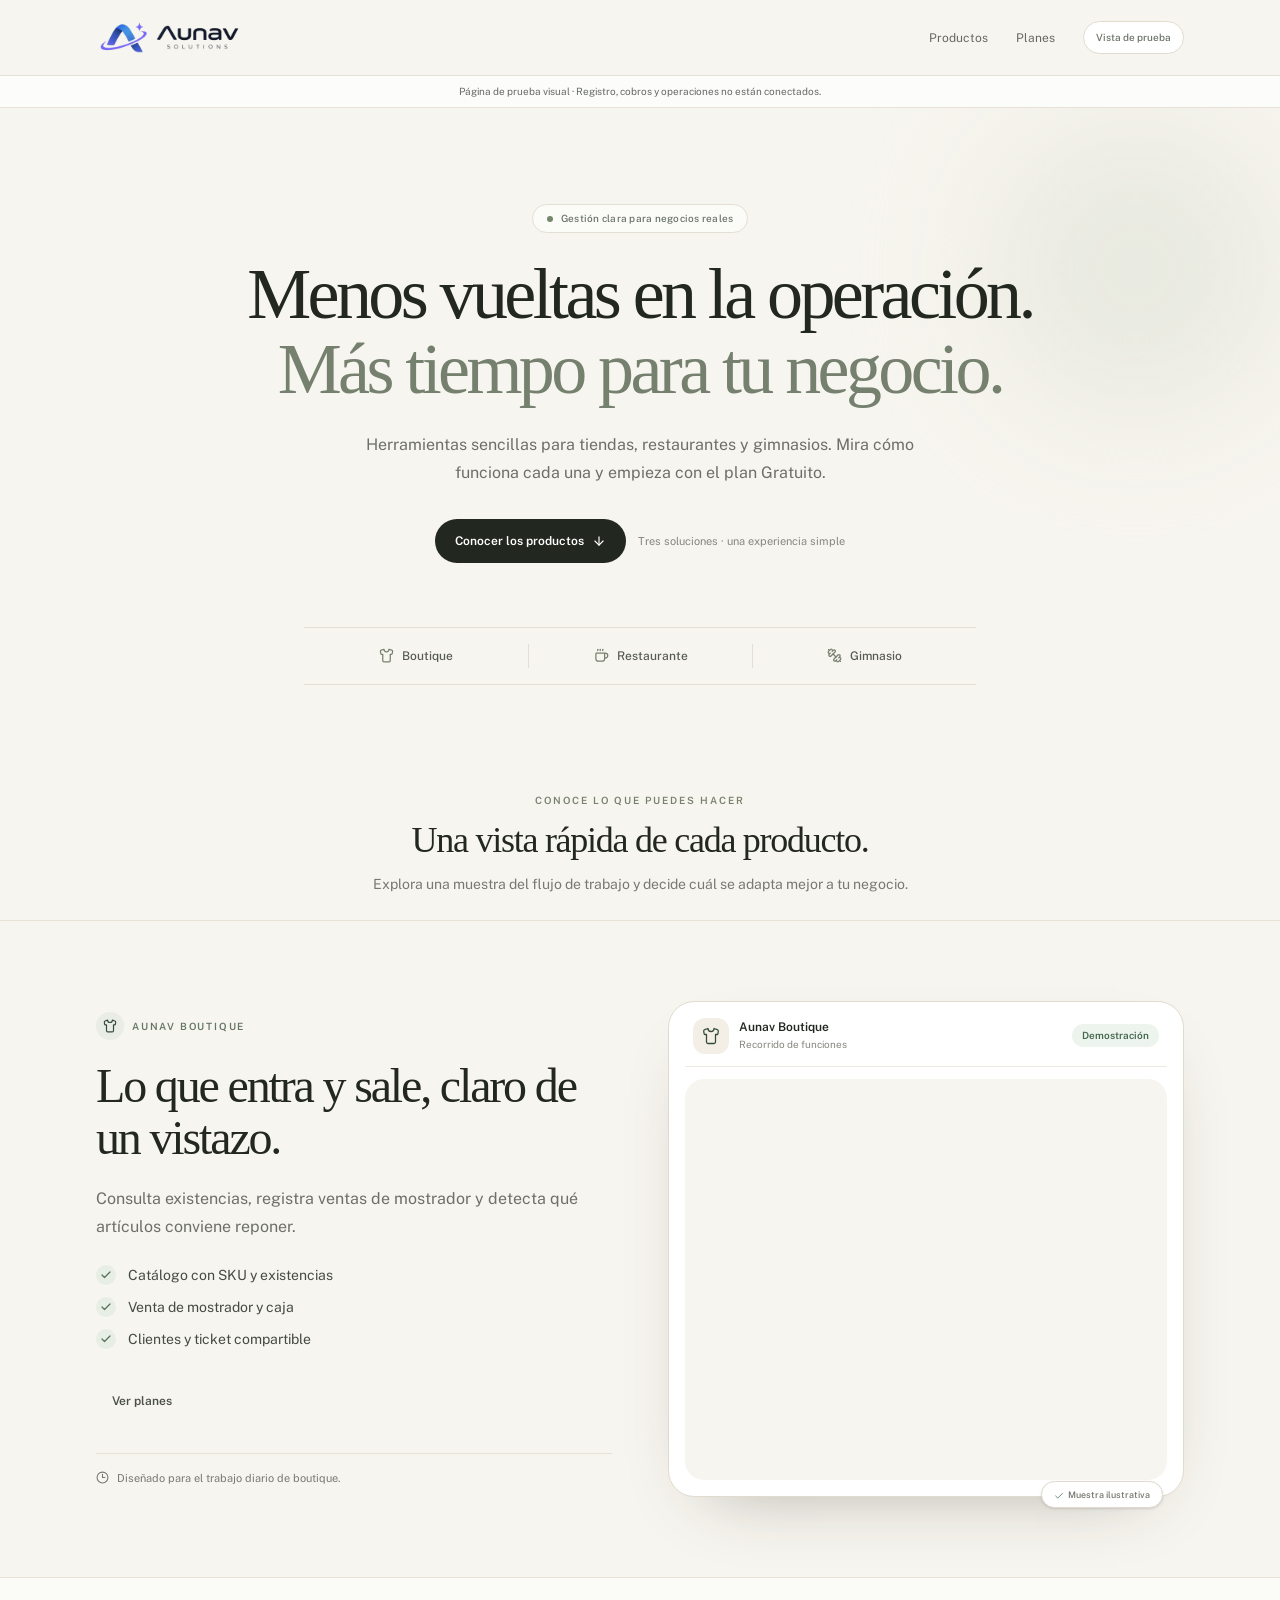
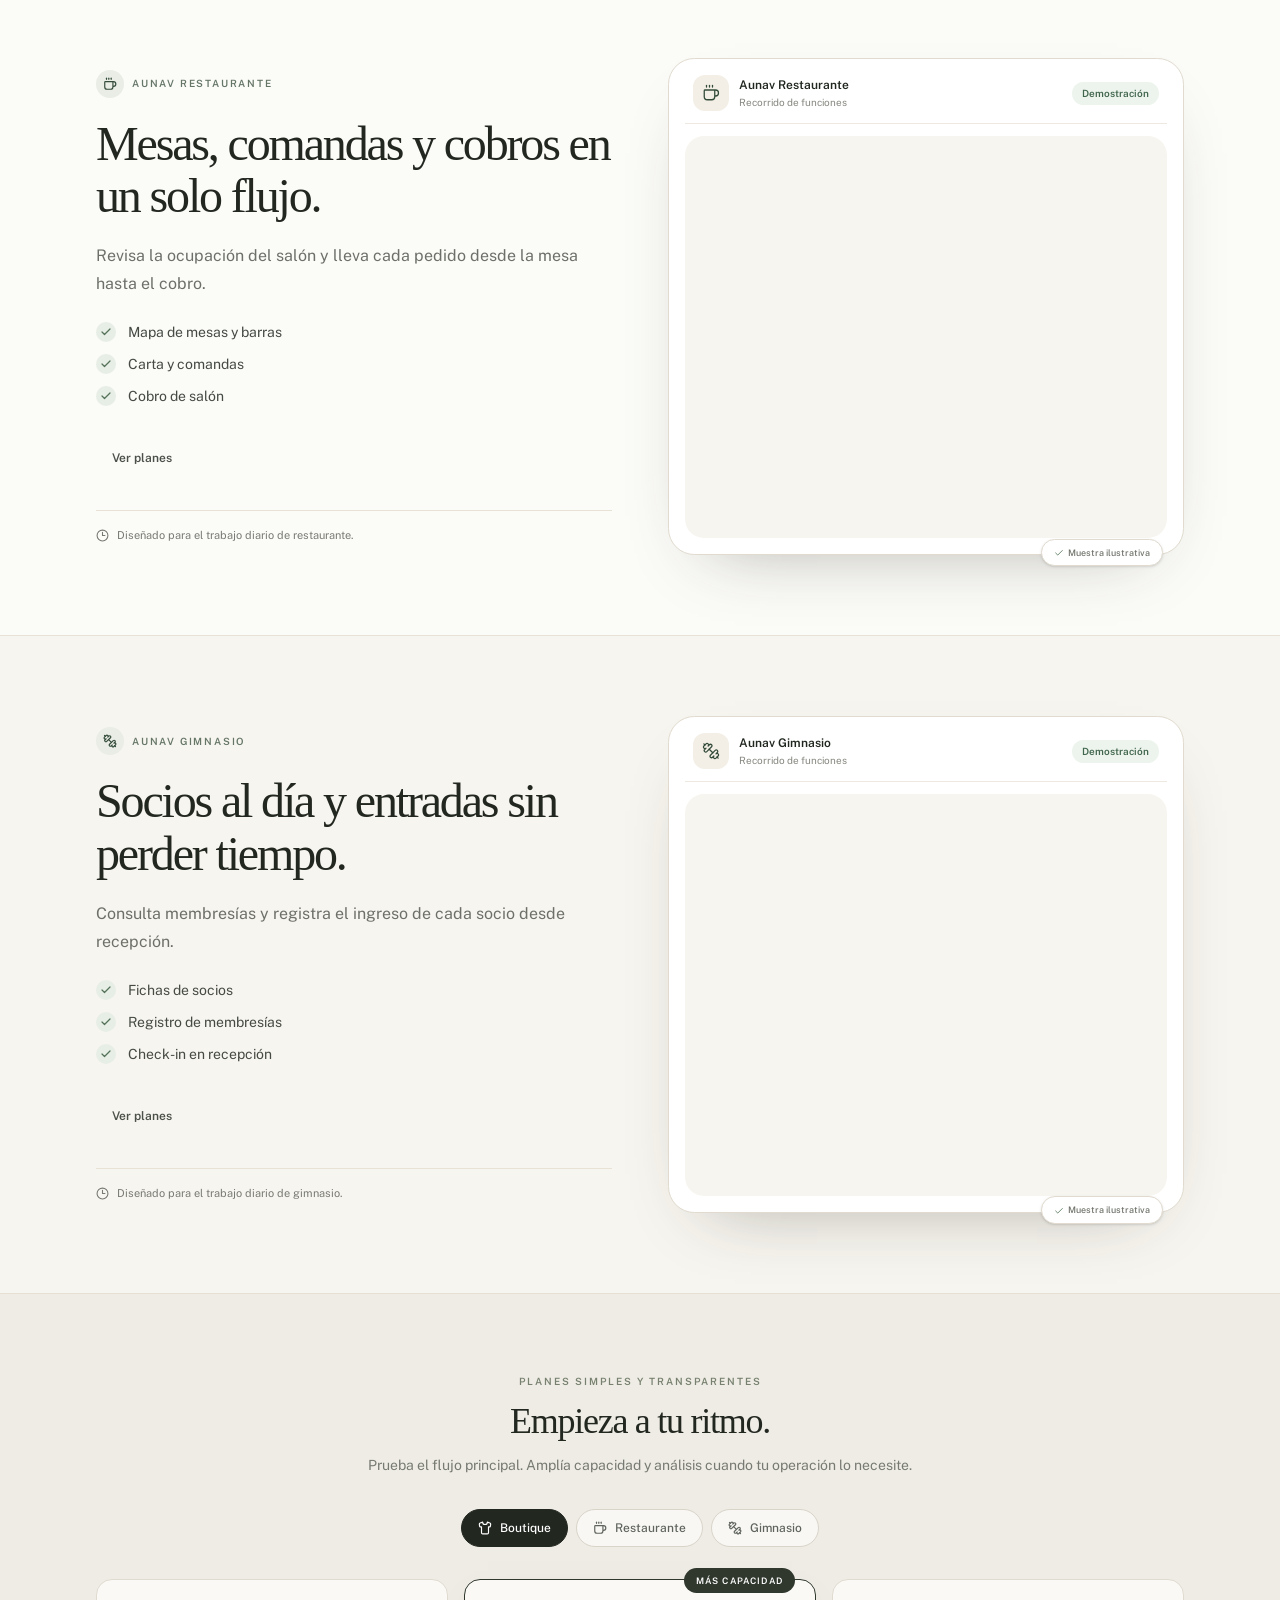
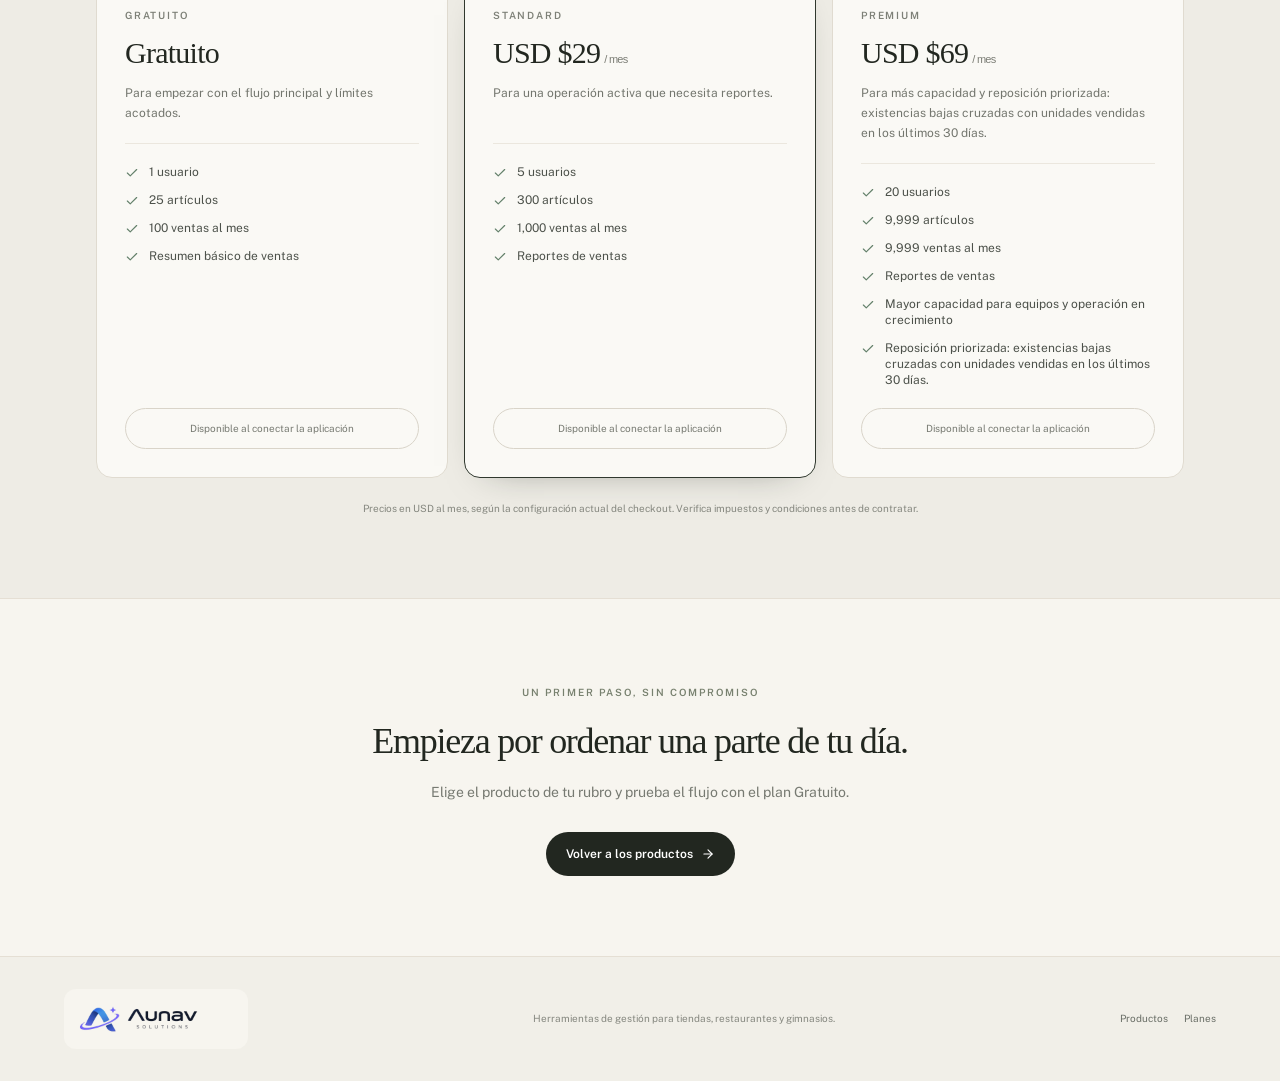
==== commit 42dbca01: "Update Aunav preview footer logo" ====
--- a/gestion-saas/index.html
+++ b/gestion-saas/index.html
@@ -11,8 +11,8 @@
     <link rel="preconnect" href="https://fonts.googleapis.com">
     <link rel="preconnect" href="https://fonts.gstatic.com" crossorigin>
     <link href="https://fonts.googleapis.com/css2?family=IBM+Plex+Mono:wght@400;500;600;700&family=Public+Sans:wght@400;500;600;700&display=swap" rel="stylesheet">
-    <script type="module" crossorigin src="/gestion-saas/assets/index-BQJeRDsS.js"></script>
-    <link rel="stylesheet" crossorigin href="/gestion-saas/assets/index-MyhXx8gL.css">
+    <script type="module" crossorigin src="/gestion-saas/assets/index-28G9JRZx.js"></script>
+    <link rel="stylesheet" crossorigin href="/gestion-saas/assets/index-CwGk0nS4.css">
   </head>
   <body class="bg-[#F1EDE3] text-[#1B2A22] antialiased selection:bg-[#2F6F4E] selection:text-[#F1EDE3]">
     <div id="root"></div>
--- a/gestion-saas/assets/index-CwGk0nS4.css
+++ b/gestion-saas/assets/index-CwGk0nS4.css
@@ -0,0 +1 @@
+/*! tailwindcss v4.3.3 | MIT License | https://tailwindcss.com */@layer properties{@supports (((-webkit-hyphens:none)) and (not (margin-trim:inline))) or ((-moz-orient:inline) and (not (color:rgb(from red r g b)))){*,:before,:after,::backdrop{--tw-space-y-reverse:0;--tw-divide-x-reverse:0;--tw-border-style:solid;--tw-divide-y-reverse:0;--tw-leading:initial;--tw-font-weight:initial;--tw-tracking:initial;--tw-shadow:0 0 #0000;--tw-shadow-color:initial;--tw-shadow-alpha:100%;--tw-inset-shadow:0 0 #0000;--tw-inset-shadow-color:initial;--tw-inset-shadow-alpha:100%;--tw-ring-color:initial;--tw-ring-shadow:0 0 #0000;--tw-inset-ring-color:initial;--tw-inset-ring-shadow:0 0 #0000;--tw-ring-inset:initial;--tw-ring-offset-width:0px;--tw-ring-offset-color:#fff;--tw-ring-offset-shadow:0 0 #0000;--tw-blur:initial;--tw-brightness:initial;--tw-contrast:initial;--tw-grayscale:initial;--tw-hue-rotate:initial;--tw-invert:initial;--tw-opacity:initial;--tw-saturate:initial;--tw-sepia:initial;--tw-drop-shadow:initial;--tw-drop-shadow-color:initial;--tw-drop-shadow-alpha:100%;--tw-drop-shadow-size:initial;--tw-backdrop-blur:initial;--tw-backdrop-brightness:initial;--tw-backdrop-contrast:initial;--tw-backdrop-grayscale:initial;--tw-backdrop-hue-rotate:initial;--tw-backdrop-invert:initial;--tw-backdrop-opacity:initial;--tw-backdrop-saturate:initial;--tw-backdrop-sepia:initial}}}@layer theme{:root,:host{--font-sans:-apple-system, BlinkMacSystemFont, "Segoe UI", Roboto, "Helvetica Neue", "Noto Sans", Arial, sans-serif, "Apple Color Emoji", "Segoe UI Emoji", "Segoe UI Symbol", "Noto Color Emoji";--font-serif:ui-serif, Georgia, Cambria, "Times New Roman", Times, serif;--font-mono:ui-monospace, SFMono-Regular, Menlo, Monaco, Consolas, "Liberation Mono", "Courier New", monospace;--color-amber-50:oklch(98.7% .022 95.277);--color-amber-200:oklch(92.4% .12 95.746);--color-amber-600:oklch(66.6% .179 58.318);--color-amber-700:oklch(55.5% .163 48.998);--color-amber-800:oklch(47.3% .137 46.201);--color-emerald-50:oklch(97.9% .021 166.113);--color-emerald-100:oklch(95% .052 163.051);--color-emerald-200:oklch(90.5% .093 164.15);--color-emerald-800:oklch(43.2% .095 166.913);--color-emerald-900:oklch(37.8% .077 168.94);--color-emerald-950:oklch(26.2% .051 172.552);--color-rose-50:oklch(96.9% .015 12.422);--color-rose-200:oklch(89.2% .058 10.001);--color-rose-600:oklch(58.6% .253 17.585);--color-rose-700:oklch(51.4% .222 16.935);--color-slate-100:oklch(96.8% .007 247.896);--color-slate-400:oklch(70.4% .04 256.788);--color-white:#fff;--spacing:.25rem;--container-sm:24rem;--container-md:28rem;--container-lg:32rem;--container-xl:36rem;--container-2xl:42rem;--container-3xl:48rem;--container-4xl:56rem;--container-5xl:64rem;--container-6xl:72rem;--text-xs:.75rem;--text-xs--line-height:calc(1 / .75);--text-sm:.875rem;--text-sm--line-height:calc(1.25 / .875);--text-base:1rem;--text-base--line-height: 1.5 ;--text-lg:1.125rem;--text-lg--line-height:calc(1.75 / 1.125);--text-xl:1.25rem;--text-xl--line-height:calc(1.75 / 1.25);--text-2xl:1.5rem;--text-2xl--line-height:calc(2 / 1.5);--text-3xl:1.875rem;--text-3xl--line-height: 1.2 ;--text-4xl:2.25rem;--text-4xl--line-height:calc(2.5 / 2.25);--text-5xl:3rem;--text-5xl--line-height:1;--text-6xl:3.75rem;--text-6xl--line-height:1;--text-7xl:4.5rem;--text-7xl--line-height:1;--font-weight-normal:400;--font-weight-medium:500;--font-weight-semibold:600;--font-weight-bold:700;--tracking-tight:-.025em;--tracking-wide:.025em;--tracking-wider:.05em;--tracking-widest:.1em;--leading-tight:1.25;--leading-relaxed:1.625;--radius-md:.375rem;--radius-lg:.5rem;--radius-xl:.75rem;--radius-2xl:1rem;--animate-pulse:pulse 2s cubic-bezier(.4, 0, .6, 1) infinite;--blur-sm:8px;--blur-md:12px;--blur-3xl:64px;--default-transition-duration:.15s;--default-transition-timing-function:cubic-bezier(.4, 0, .2, 1);--default-font-family:var(--font-sans);--default-mono-font-family:var(--font-mono)}}@layer base{*,:after,:before,::backdrop{box-sizing:border-box;border:0 solid;margin:0;padding:0}::file-selector-button{box-sizing:border-box;border:0 solid;margin:0;padding:0}html,:host{-webkit-text-size-adjust:100%;-moz-tab-size:4;tab-size:4;line-height:1.5;font-family:var(--default-font-family,-apple-system, BlinkMacSystemFont, "Segoe UI", Roboto, "Helvetica Neue", "Noto Sans", Arial, sans-serif, "Apple Color Emoji", "Segoe UI Emoji", "Segoe UI Symbol", "Noto Color Emoji");font-feature-settings:var(--default-font-feature-settings,normal);font-variation-settings:var(--default-font-variation-settings,normal);-webkit-tap-highlight-color:transparent}hr{height:0;color:inherit;border-top-width:1px}abbr:where([title]){-webkit-text-decoration:underline dotted;text-decoration:underline dotted}h1,h2,h3,h4,h5,h6{font-size:inherit;font-weight:inherit}a{color:inherit;-webkit-text-decoration:inherit;text-decoration:inherit}b,strong{font-weight:bolder}code,kbd,samp,pre{font-family:var(--default-mono-font-family,ui-monospace, SFMono-Regular, Menlo, Monaco, Consolas, "Liberation Mono", "Courier New", monospace);font-feature-settings:var(--default-mono-font-feature-settings,normal);font-variation-settings:var(--default-mono-font-variation-settings,normal);font-size:1em}small{font-size:80%}sub,sup{vertical-align:baseline;font-size:75%;line-height:0;position:relative}sub{bottom:-.25em}sup{top:-.5em}table{text-indent:0;border-color:inherit;border-collapse:collapse}:-moz-focusring:where(:not(iframe)){outline:auto}progress{vertical-align:baseline}summary{display:list-item}ol,ul,menu{list-style:none}img,svg,video,canvas,audio,iframe,embed,object{vertical-align:middle;display:block}img,video{max-width:100%;height:auto}button,input,select,optgroup,textarea{font:inherit;font-feature-settings:inherit;font-variation-settings:inherit;letter-spacing:inherit;color:inherit;opacity:1;background-color:#0000;border-radius:0}::file-selector-button{font:inherit;font-feature-settings:inherit;font-variation-settings:inherit;letter-spacing:inherit;color:inherit;opacity:1;background-color:#0000;border-radius:0}:where(select:is([multiple],[size])) optgroup{font-weight:bolder}:where(select:is([multiple],[size])) optgroup option{padding-inline-start:20px}::file-selector-button{margin-inline-end:4px}::placeholder{opacity:1}@supports (not ((-webkit-appearance:-apple-pay-button))) or (contain-intrinsic-size:1px){::placeholder{color:currentColor}@supports (color:color-mix(in lab,red,red)){::placeholder{color:color-mix(in oklab,currentcolor 50%,transparent)}}}textarea{resize:vertical}::-webkit-search-decoration{-webkit-appearance:none}::-webkit-date-and-time-value{min-height:1lh;text-align:inherit}::-webkit-datetime-edit{display:inline-flex}::-webkit-datetime-edit-fields-wrapper{padding:0}::-webkit-datetime-edit{padding-block:0}::-webkit-datetime-edit-year-field{padding-block:0}::-webkit-datetime-edit-month-field{padding-block:0}::-webkit-datetime-edit-day-field{padding-block:0}::-webkit-datetime-edit-hour-field{padding-block:0}::-webkit-datetime-edit-minute-field{padding-block:0}::-webkit-datetime-edit-second-field{padding-block:0}::-webkit-datetime-edit-millisecond-field{padding-block:0}::-webkit-datetime-edit-meridiem-field{padding-block:0}::-webkit-calendar-picker-indicator{line-height:1}:-moz-ui-invalid{box-shadow:none}button,input:where([type=button],[type=reset],[type=submit]){-webkit-appearance:button;-moz-appearance:button;appearance:button}::file-selector-button{-webkit-appearance:button;-moz-appearance:button;appearance:button}::-webkit-inner-spin-button{height:auto}::-webkit-outer-spin-button{height:auto}[hidden]:where(:not([hidden=until-found])){display:none!important}:root{--color-tinta:#222720;--color-papel:#f7f5ef;--color-registro:#527458;--color-mercado:#c97a2b;--color-ladrillo:#a23b3b;--color-linea:#e7e1d6}body{color:#343a33;-webkit-tap-highlight-color:transparent;background-color:#f7f5ef;font-family:Public Sans,-apple-system,BlinkMacSystemFont,Segoe UI,Roboto,sans-serif}}@layer components;@layer utilities{.pointer-events-none{pointer-events:none}.sr-only{clip-path:inset(50%);white-space:nowrap;border-width:0;width:1px;height:1px;margin:-1px;padding:0;position:absolute;overflow:hidden}.absolute{position:absolute}.fixed{position:fixed}.relative{position:relative}.sticky{position:sticky}.inset-0{top:0;right:0;bottom:0;left:0}.-top-3{top:calc(var(--spacing) * -3)}.top-0{top:0}.top-2\.5{top:calc(var(--spacing) * 2.5)}.top-4{top:calc(var(--spacing) * 4)}.top-6{top:calc(var(--spacing) * 6)}.-right-24{right:calc(var(--spacing) * -24)}.right-4{right:calc(var(--spacing) * 4)}.right-5{right:calc(var(--spacing) * 5)}.-bottom-3{bottom:calc(var(--spacing) * -3)}.bottom-4{bottom:calc(var(--spacing) * 4)}.left-3{left:calc(var(--spacing) * 3)}.z-10{z-index:10}.z-20{z-index:20}.z-40{z-index:40}.z-50{z-index:50}.z-\[100\]{z-index:100}.col-span-1{grid-column:span 1/span 1}.col-span-2{grid-column:span 2/span 2}.col-span-3{grid-column:span 3/span 3}.col-span-4{grid-column:span 4/span 4}.col-span-5{grid-column:span 5/span 5}.col-span-12{grid-column:span 12/span 12}.mx-auto{margin-inline:auto}.my-2{margin-block:calc(var(--spacing) * 2)}.my-5{margin-block:calc(var(--spacing) * 5)}.my-6{margin-block:calc(var(--spacing) * 6)}.my-12{margin-block:calc(var(--spacing) * 12)}.-mt-2{margin-top:calc(var(--spacing) * -2)}.mt-0\.5{margin-top:calc(var(--spacing) * .5)}.mt-1{margin-top:var(--spacing)}.mt-2{margin-top:calc(var(--spacing) * 2)}.mt-3{margin-top:calc(var(--spacing) * 3)}.mt-4{margin-top:calc(var(--spacing) * 4)}.mt-5{margin-top:calc(var(--spacing) * 5)}.mt-6{margin-top:calc(var(--spacing) * 6)}.mt-7{margin-top:calc(var(--spacing) * 7)}.mt-8{margin-top:calc(var(--spacing) * 8)}.mt-12{margin-top:calc(var(--spacing) * 12)}.mr-1{margin-right:var(--spacing)}.mr-2{margin-right:calc(var(--spacing) * 2)}.mr-4{margin-right:calc(var(--spacing) * 4)}.mb-1{margin-bottom:var(--spacing)}.mb-2{margin-bottom:calc(var(--spacing) * 2)}.mb-3{margin-bottom:calc(var(--spacing) * 3)}.mb-4{margin-bottom:calc(var(--spacing) * 4)}.mb-6{margin-bottom:calc(var(--spacing) * 6)}.ml-1{margin-left:var(--spacing)}.ml-auto{margin-left:auto}.block{display:block}.flex{display:flex}.grid{display:grid}.hidden{display:none}.inline{display:inline}.inline-flex{display:inline-flex}.aspect-\[6\/5\]{aspect-ratio:6/5}.h-1\.5{height:calc(var(--spacing) * 1.5)}.h-2{height:calc(var(--spacing) * 2)}.h-2\.5{height:calc(var(--spacing) * 2.5)}.h-5{height:calc(var(--spacing) * 5)}.h-7{height:calc(var(--spacing) * 7)}.h-9{height:calc(var(--spacing) * 9)}.h-72{height:calc(var(--spacing) * 72)}.h-auto{height:auto}.h-full{height:100%}.max-h-40{max-height:calc(var(--spacing) * 40)}.max-h-60{max-height:calc(var(--spacing) * 60)}.max-h-\[90vh\]{max-height:90vh}.min-h-10{min-height:calc(var(--spacing) * 10)}.min-h-\[42px\]{min-height:42px}.min-h-\[46px\]{min-height:46px}.min-h-\[48px\]{min-height:48px}.min-h-screen{min-height:100vh}.w-1\.5{width:calc(var(--spacing) * 1.5)}.w-2{width:calc(var(--spacing) * 2)}.w-2\.5{width:calc(var(--spacing) * 2.5)}.w-5{width:calc(var(--spacing) * 5)}.w-7{width:calc(var(--spacing) * 7)}.w-9{width:calc(var(--spacing) * 9)}.w-20{width:calc(var(--spacing) * 20)}.w-36{width:calc(var(--spacing) * 36)}.w-48{width:calc(var(--spacing) * 48)}.w-64{width:calc(var(--spacing) * 64)}.w-72{width:calc(var(--spacing) * 72)}.w-\[145px\]{width:145px}.w-\[154px\]{width:154px}.w-\[184px\]{width:184px}.w-full{width:100%}.max-w-2xl{max-width:var(--container-2xl)}.max-w-3xl{max-width:var(--container-3xl)}.max-w-4xl{max-width:var(--container-4xl)}.max-w-5xl{max-width:var(--container-5xl)}.max-w-6xl{max-width:var(--container-6xl)}.max-w-\[540px\]{max-width:540px}.max-w-\[1500px\]{max-width:1500px}.max-w-full{max-width:100%}.max-w-lg{max-width:var(--container-lg)}.max-w-md{max-width:var(--container-md)}.max-w-sm{max-width:var(--container-sm)}.max-w-xl{max-width:var(--container-xl)}.min-w-0{min-width:0}.min-w-\[520px\]{min-width:520px}.min-w-\[560px\]{min-width:560px}.flex-1{flex:1}.shrink-0{flex-shrink:0}.animate-pulse{animation:var(--animate-pulse)}.cursor-default{cursor:default}.cursor-pointer{cursor:pointer}.scroll-mt-16{scroll-margin-top:calc(var(--spacing) * 16)}.scroll-mt-20{scroll-margin-top:calc(var(--spacing) * 20)}.scroll-mt-24{scroll-margin-top:calc(var(--spacing) * 24)}.list-disc{list-style-type:disc}.grid-cols-1{grid-template-columns:repeat(1,minmax(0,1fr))}.grid-cols-2{grid-template-columns:repeat(2,minmax(0,1fr))}.grid-cols-3{grid-template-columns:repeat(3,minmax(0,1fr))}.grid-cols-12{grid-template-columns:repeat(12,minmax(0,1fr))}.flex-col{flex-direction:column}.flex-wrap{flex-wrap:wrap}.items-baseline{align-items:baseline}.items-center{align-items:center}.items-end{align-items:flex-end}.items-start{align-items:flex-start}.items-stretch{align-items:stretch}.justify-between{justify-content:space-between}.justify-center{justify-content:center}.justify-end{justify-content:flex-end}.gap-1{gap:var(--spacing)}.gap-1\.5{gap:calc(var(--spacing) * 1.5)}.gap-2{gap:calc(var(--spacing) * 2)}.gap-2\.5{gap:calc(var(--spacing) * 2.5)}.gap-3{gap:calc(var(--spacing) * 3)}.gap-4{gap:calc(var(--spacing) * 4)}.gap-5{gap:calc(var(--spacing) * 5)}.gap-6{gap:calc(var(--spacing) * 6)}.gap-7{gap:calc(var(--spacing) * 7)}.gap-10{gap:calc(var(--spacing) * 10)}:where(.space-y-1>:not(:last-child)){--tw-space-y-reverse:0;margin-block-start:calc(var(--spacing) * var(--tw-space-y-reverse));margin-block-end:calc(var(--spacing) * calc(1 - var(--tw-space-y-reverse)))}:where(.space-y-1\.5>:not(:last-child)){--tw-space-y-reverse:0;margin-block-start:calc(calc(var(--spacing) * 1.5) * var(--tw-space-y-reverse));margin-block-end:calc(calc(var(--spacing) * 1.5) * calc(1 - var(--tw-space-y-reverse)))}:where(.space-y-2>:not(:last-child)){--tw-space-y-reverse:0;margin-block-start:calc(calc(var(--spacing) * 2) * var(--tw-space-y-reverse));margin-block-end:calc(calc(var(--spacing) * 2) * calc(1 - var(--tw-space-y-reverse)))}:where(.space-y-2\.5>:not(:last-child)){--tw-space-y-reverse:0;margin-block-start:calc(calc(var(--spacing) * 2.5) * var(--tw-space-y-reverse));margin-block-end:calc(calc(var(--spacing) * 2.5) * calc(1 - var(--tw-space-y-reverse)))}:where(.space-y-3>:not(:last-child)){--tw-space-y-reverse:0;margin-block-start:calc(calc(var(--spacing) * 3) * var(--tw-space-y-reverse));margin-block-end:calc(calc(var(--spacing) * 3) * calc(1 - var(--tw-space-y-reverse)))}:where(.space-y-4>:not(:last-child)){--tw-space-y-reverse:0;margin-block-start:calc(calc(var(--spacing) * 4) * var(--tw-space-y-reverse));margin-block-end:calc(calc(var(--spacing) * 4) * calc(1 - var(--tw-space-y-reverse)))}:where(.space-y-5>:not(:last-child)){--tw-space-y-reverse:0;margin-block-start:calc(calc(var(--spacing) * 5) * var(--tw-space-y-reverse));margin-block-end:calc(calc(var(--spacing) * 5) * calc(1 - var(--tw-space-y-reverse)))}:where(.space-y-6>:not(:last-child)){--tw-space-y-reverse:0;margin-block-start:calc(calc(var(--spacing) * 6) * var(--tw-space-y-reverse));margin-block-end:calc(calc(var(--spacing) * 6) * calc(1 - var(--tw-space-y-reverse)))}:where(.space-y-8>:not(:last-child)){--tw-space-y-reverse:0;margin-block-start:calc(calc(var(--spacing) * 8) * var(--tw-space-y-reverse));margin-block-end:calc(calc(var(--spacing) * 8) * calc(1 - var(--tw-space-y-reverse)))}:where(.divide-x>:not(:last-child)){--tw-divide-x-reverse:0;border-inline-style:var(--tw-border-style);border-inline-start-width:calc(1px * var(--tw-divide-x-reverse));border-inline-end-width:calc(1px * calc(1 - var(--tw-divide-x-reverse)))}:where(.divide-y>:not(:last-child)){--tw-divide-y-reverse:0;border-bottom-style:var(--tw-border-style);border-top-style:var(--tw-border-style);border-top-width:calc(1px * var(--tw-divide-y-reverse));border-bottom-width:calc(1px * calc(1 - var(--tw-divide-y-reverse)))}:where(.divide-slate-100>:not(:last-child)){border-color:var(--color-slate-100)}:where(.divide-slate-100\/60>:not(:last-child)){border-color:#f1f5f999}@supports (color:color-mix(in lab,red,red)){:where(.divide-slate-100\/60>:not(:last-child)){border-color:color-mix(in oklab,var(--color-slate-100) 60%,transparent)}}.self-start{align-self:flex-start}.truncate{text-overflow:ellipsis;white-space:nowrap;overflow:hidden}.overflow-hidden{overflow:hidden}.overflow-x-auto{overflow-x:auto}.overflow-y-auto{overflow-y:auto}.rounded{border-radius:.25rem}.rounded-2xl{border-radius:var(--radius-2xl)}.rounded-\[1\.2rem\]{border-radius:1.2rem}.rounded-\[1\.65rem\]{border-radius:1.65rem}.rounded-\[3px\]{border-radius:3px}.rounded-\[4px\]{border-radius:4px}.rounded-full{border-radius:3.40282e38px}.rounded-lg{border-radius:var(--radius-lg)}.rounded-md{border-radius:var(--radius-md)}.rounded-xl{border-radius:var(--radius-xl)}.border{border-style:var(--tw-border-style);border-width:1px}.border-2{border-style:var(--tw-border-style);border-width:2px}.border-y{border-block-style:var(--tw-border-style);border-block-width:1px}.border-t{border-top-style:var(--tw-border-style);border-top-width:1px}.border-b{border-bottom-style:var(--tw-border-style);border-bottom-width:1px}.border-l{border-left-style:var(--tw-border-style);border-left-width:1px}.border-dashed{--tw-border-style:dashed;border-style:dashed}.border-\[\#1B2A22\]{border-color:#1b2a22}.border-\[\#2F6F4E\]{border-color:#2f6f4e}.border-\[\#999\]{border-color:#999}.border-\[\#30382e\]{border-color:#30382e}.border-\[\#222720\]{border-color:#222720}.border-\[\#A23B3B\]{border-color:#a23b3b}.border-\[\#C9C2AE\]{border-color:#c9c2ae}.border-\[\#d9d4c9\]{border-color:#d9d4c9}.border-\[\#e0dbd0\]{border-color:#e0dbd0}.border-\[\#e1dbcf\]{border-color:#e1dbcf}.border-\[\#e4dfd4\]{border-color:#e4dfd4}.border-\[\#e5dfd4\]{border-color:#e5dfd4}.border-\[\#e7e1d6\]{border-color:#e7e1d6}.border-\[\#ebe7de\]{border-color:#ebe7de}.border-\[\#eee9e0\]{border-color:#eee9e0}.border-\[\#f0ede6\]{border-color:#f0ede6}.border-amber-200{border-color:var(--color-amber-200)}.border-emerald-200{border-color:var(--color-emerald-200)}.border-emerald-800\/30{border-color:#005f464d}@supports (color:color-mix(in lab,red,red)){.border-emerald-800\/30{border-color:color-mix(in oklab,var(--color-emerald-800) 30%,transparent)}}.border-rose-200{border-color:var(--color-rose-200)}.bg-\[\#1b211c\]\/45{background-color:#1b211c73}.bg-\[\#2F6F4E\]{background-color:#2f6f4e}.bg-\[\#2F6F4E\]\/10{background-color:#2f6f4e1a}.bg-\[\#20261f\]{background-color:#20261f}.bg-\[\#30382e\]{background-color:#30382e}.bg-\[\#75876c\]{background-color:#75876c}.bg-\[\#222720\]{background-color:#222720}.bg-\[\#222720\]\/5{background-color:#2227200d}.bg-\[\#222720\]\/40{background-color:#22272066}.bg-\[\#222720\]\/\[0\.03\]{background-color:#22272008}.bg-\[\#222720\]\/\[0\.04\]{background-color:#2227200a}.bg-\[\#A23B3B\]\/10{background-color:#a23b3b1a}.bg-\[\#C9C2AE\]\/40{background-color:#c9c2ae66}.bg-\[\#F1EDE3\]{background-color:#f1ede3}.bg-\[\#F8FAFC\]{background-color:#f8fafc}.bg-\[\#F8FAFC\]\/40{background-color:#f8fafc66}.bg-\[\#FAF8F5\]{background-color:#faf8f5}.bg-\[\#e7eee6\]{background-color:#e7eee6}.bg-\[\#e8e9df\]{background-color:#e8e9df}.bg-\[\#e8ede5\]{background-color:#e8ede5}.bg-\[\#e9ede5\]{background-color:#e9ede5}.bg-\[\#edf4ed\]{background-color:#edf4ed}.bg-\[\#eeece5\]{background-color:#eeece5}.bg-\[\#f0ede6\]{background-color:#f0ede6}.bg-\[\#f1efe8\]{background-color:#f1efe8}.bg-\[\#f3efe6\]{background-color:#f3efe6}.bg-\[\#f7ebd8\]{background-color:#f7ebd8}.bg-\[\#f7f5ef\]{background-color:#f7f5ef}.bg-\[\#f7f5ef\]\/95{background-color:#f7f5eff2}.bg-\[\#faf9f5\]{background-color:#faf9f5}.bg-\[\#fbfaf7\]{background-color:#fbfaf7}.bg-amber-50{background-color:var(--color-amber-50)}.bg-amber-600{background-color:var(--color-amber-600)}.bg-emerald-50{background-color:var(--color-emerald-50)}.bg-rose-50{background-color:var(--color-rose-50)}.bg-rose-600{background-color:var(--color-rose-600)}.bg-white{background-color:var(--color-white)}.bg-white\/55{background-color:#ffffff8c}@supports (color:color-mix(in lab,red,red)){.bg-white\/55{background-color:color-mix(in oklab,var(--color-white) 55%,transparent)}}.bg-white\/60{background-color:#fff9}@supports (color:color-mix(in lab,red,red)){.bg-white\/60{background-color:color-mix(in oklab,var(--color-white) 60%,transparent)}}.bg-white\/70{background-color:#ffffffb3}@supports (color:color-mix(in lab,red,red)){.bg-white\/70{background-color:color-mix(in oklab,var(--color-white) 70%,transparent)}}.bg-white\/95{background-color:#fffffff2}@supports (color:color-mix(in lab,red,red)){.bg-white\/95{background-color:color-mix(in oklab,var(--color-white) 95%,transparent)}}.object-cover{object-fit:cover}.p-1{padding:var(--spacing)}.p-2{padding:calc(var(--spacing) * 2)}.p-2\.5{padding:calc(var(--spacing) * 2.5)}.p-3{padding:calc(var(--spacing) * 3)}.p-4{padding:calc(var(--spacing) * 4)}.p-5{padding:calc(var(--spacing) * 5)}.p-6{padding:calc(var(--spacing) * 6)}.p-8{padding:calc(var(--spacing) * 8)}.p-12{padding:calc(var(--spacing) * 12)}.px-1{padding-inline:var(--spacing)}.px-1\.5{padding-inline:calc(var(--spacing) * 1.5)}.px-2{padding-inline:calc(var(--spacing) * 2)}.px-2\.5{padding-inline:calc(var(--spacing) * 2.5)}.px-3{padding-inline:calc(var(--spacing) * 3)}.px-3\.5{padding-inline:calc(var(--spacing) * 3.5)}.px-4{padding-inline:calc(var(--spacing) * 4)}.px-5{padding-inline:calc(var(--spacing) * 5)}.px-6{padding-inline:calc(var(--spacing) * 6)}.py-0\.5{padding-block:calc(var(--spacing) * .5)}.py-1{padding-block:var(--spacing)}.py-1\.5{padding-block:calc(var(--spacing) * 1.5)}.py-2{padding-block:calc(var(--spacing) * 2)}.py-2\.5{padding-block:calc(var(--spacing) * 2.5)}.py-3{padding-block:calc(var(--spacing) * 3)}.py-3\.5{padding-block:calc(var(--spacing) * 3.5)}.py-4{padding-block:calc(var(--spacing) * 4)}.py-6{padding-block:calc(var(--spacing) * 6)}.py-8{padding-block:calc(var(--spacing) * 8)}.py-12{padding-block:calc(var(--spacing) * 12)}.py-16{padding-block:calc(var(--spacing) * 16)}.pt-1{padding-top:var(--spacing)}.pt-2{padding-top:calc(var(--spacing) * 2)}.pt-3{padding-top:calc(var(--spacing) * 3)}.pt-4{padding-top:calc(var(--spacing) * 4)}.pt-5{padding-top:calc(var(--spacing) * 5)}.pt-6{padding-top:calc(var(--spacing) * 6)}.pt-7{padding-top:calc(var(--spacing) * 7)}.pt-16{padding-top:calc(var(--spacing) * 16)}.pr-1{padding-right:var(--spacing)}.pr-2{padding-right:calc(var(--spacing) * 2)}.pr-3{padding-right:calc(var(--spacing) * 3)}.pr-4{padding-right:calc(var(--spacing) * 4)}.pb-1{padding-bottom:var(--spacing)}.pb-1\.5{padding-bottom:calc(var(--spacing) * 1.5)}.pb-2{padding-bottom:calc(var(--spacing) * 2)}.pb-3{padding-bottom:calc(var(--spacing) * 3)}.pb-4{padding-bottom:calc(var(--spacing) * 4)}.pb-6{padding-bottom:calc(var(--spacing) * 6)}.pb-16{padding-bottom:calc(var(--spacing) * 16)}.pl-4{padding-left:calc(var(--spacing) * 4)}.pl-14{padding-left:calc(var(--spacing) * 14)}.text-center{text-align:center}.text-left{text-align:left}.text-right{text-align:right}.font-sans{font-family:var(--font-sans)}.font-serif{font-family:var(--font-serif)}.text-2xl{font-size:var(--text-2xl);line-height:var(--tw-leading,var(--text-2xl--line-height))}.text-3xl{font-size:var(--text-3xl);line-height:var(--tw-leading,var(--text-3xl--line-height))}.text-base{font-size:var(--text-base);line-height:var(--tw-leading,var(--text-base--line-height))}.text-lg{font-size:var(--text-lg);line-height:var(--tw-leading,var(--text-lg--line-height))}.text-sm{font-size:var(--text-sm);line-height:var(--tw-leading,var(--text-sm--line-height))}.text-xl{font-size:var(--text-xl);line-height:var(--tw-leading,var(--text-xl--line-height))}.text-xs{font-size:var(--text-xs);line-height:var(--tw-leading,var(--text-xs--line-height))}.text-\[2\.7rem\]{font-size:2.7rem}.text-\[2\.35rem\]{font-size:2.35rem}.text-\[8px\]{font-size:8px}.text-\[9px\]{font-size:9px}.text-\[10px\]{font-size:10px}.text-\[11px\]{font-size:11px}.leading-5{--tw-leading:calc(var(--spacing) * 5);line-height:calc(var(--spacing) * 5)}.leading-6{--tw-leading:calc(var(--spacing) * 6);line-height:calc(var(--spacing) * 6)}.leading-7{--tw-leading:calc(var(--spacing) * 7);line-height:calc(var(--spacing) * 7)}.leading-\[1\.04\]{--tw-leading:1.04;line-height:1.04}.leading-\[1\.09\]{--tw-leading:1.09;line-height:1.09}.leading-relaxed{--tw-leading:var(--leading-relaxed);line-height:var(--leading-relaxed)}.leading-tight{--tw-leading:var(--leading-tight);line-height:var(--leading-tight)}.font-bold{--tw-font-weight:var(--font-weight-bold);font-weight:var(--font-weight-bold)}.font-medium{--tw-font-weight:var(--font-weight-medium);font-weight:var(--font-weight-medium)}.font-normal{--tw-font-weight:var(--font-weight-normal);font-weight:var(--font-weight-normal)}.font-semibold{--tw-font-weight:var(--font-weight-semibold);font-weight:var(--font-weight-semibold)}.tracking-\[-\.05em\]{--tw-tracking:-.05em;letter-spacing:-.05em}.tracking-\[-\.035em\]{--tw-tracking:-.035em;letter-spacing:-.035em}.tracking-\[-\.045em\]{--tw-tracking:-.045em;letter-spacing:-.045em}.tracking-\[\.2em\]{--tw-tracking:.2em;letter-spacing:.2em}.tracking-\[\.13em\]{--tw-tracking:.13em;letter-spacing:.13em}.tracking-\[\.14em\]{--tw-tracking:.14em;letter-spacing:.14em}.tracking-\[\.16em\]{--tw-tracking:.16em;letter-spacing:.16em}.tracking-\[\.18em\]{--tw-tracking:.18em;letter-spacing:.18em}.tracking-\[0\.16em\]{--tw-tracking:.16em;letter-spacing:.16em}.tracking-\[12px\]{--tw-tracking:12px;letter-spacing:12px}.tracking-tight{--tw-tracking:var(--tracking-tight);letter-spacing:var(--tracking-tight)}.tracking-wide{--tw-tracking:var(--tracking-wide);letter-spacing:var(--tracking-wide)}.tracking-wider{--tw-tracking:var(--tracking-wider);letter-spacing:var(--tracking-wider)}.tracking-widest{--tw-tracking:var(--tracking-widest);letter-spacing:var(--tracking-widest)}.whitespace-nowrap{white-space:nowrap}.text-\[\#1B2A22\]{color:#1b2a22}.text-\[\#1B2A22\]\/60{color:#1b2a2299}.text-\[\#1B2A22\]\/65{color:#1b2a22a6}.text-\[\#1B2A22\]\/70{color:#1b2a22b3}.text-\[\#1B2A22\]\/80{color:#1b2a22cc}.text-\[\#2F6F4E\]{color:#2f6f4e}.text-\[\#4b5149\]{color:#4b5149}.text-\[\#4c514a\]{color:#4c514a}.text-\[\#5e635c\]{color:#5e635c}.text-\[\#6c7067\]{color:#6c7067}.text-\[\#6c7068\]{color:#6c7068}.text-\[\#6d7069\]{color:#6d7069}.text-\[\#7a7c74\]{color:#7a7c74}.text-\[\#7d8077\]{color:#7d8077}.text-\[\#343a33\]{color:#343a33}.text-\[\#344b3a\]{color:#344b3a}.text-\[\#454a43\]{color:#454a43}.text-\[\#555b52\]{color:#555b52}.text-\[\#686d65\]{color:#686d65}.text-\[\#777a72\]{color:#777a72}.text-\[\#888a81\]{color:#888a81}.text-\[\#926a2b\]{color:#926a2b}.text-\[\#20271f\]{color:#20271f}.text-\[\#41664d\]{color:#41664d}.text-\[\#55735a\]{color:#55735a}.text-\[\#63806a\]{color:#63806a}.text-\[\#73766e\]{color:#73766e}.text-\[\#75816e\]{color:#75816e}.text-\[\#78816f\]{color:#78816f}.text-\[\#85877f\]{color:#85877f}.text-\[\#222720\]{color:#222720}.text-\[\#527458\]{color:#527458}.text-\[\#656961\]{color:#656961}.text-\[\#657667\]{color:#657667}.text-\[\#667066\]{color:#667066}.text-\[\#687064\]{color:#687064}.text-\[\#A23B3B\]{color:#a23b3b}.text-\[\#C97A2B\]{color:#c97a2b}.text-\[\#F1EDE3\]{color:#f1ede3}.text-amber-700{color:var(--color-amber-700)}.text-amber-800{color:var(--color-amber-800)}.text-emerald-800{color:var(--color-emerald-800)}.text-emerald-900{color:var(--color-emerald-900)}.text-emerald-950{color:var(--color-emerald-950)}.text-rose-600{color:var(--color-rose-600)}.text-rose-700{color:var(--color-rose-700)}.text-transparent{color:#0000}.text-white{color:var(--color-white)}.capitalize{text-transform:capitalize}.normal-case{text-transform:none}.uppercase{text-transform:uppercase}.italic{font-style:italic}.underline{text-decoration-line:underline}.underline-offset-2{text-underline-offset:2px}.antialiased{-webkit-font-smoothing:antialiased;-moz-osx-font-smoothing:grayscale}.accent-\[\#527458\]{accent-color:#527458}.opacity-70{opacity:.7}.shadow-\[0_12px_36px_-24px_rgba\(30\,37\,29\,\.5\)\]{--tw-shadow:0 12px 36px -24px var(--tw-shadow-color,#1e251d80);box-shadow:var(--tw-inset-shadow),var(--tw-inset-ring-shadow),var(--tw-ring-offset-shadow),var(--tw-ring-shadow),var(--tw-shadow)}.shadow-\[0_28px_70px_-42px_rgba\(44\,38\,28\,\.42\)\]{--tw-shadow:0 28px 70px -42px var(--tw-shadow-color,#2c261c6b);box-shadow:var(--tw-inset-shadow),var(--tw-inset-ring-shadow),var(--tw-ring-offset-shadow),var(--tw-ring-shadow),var(--tw-shadow)}.shadow-lg{--tw-shadow:0 10px 15px -3px var(--tw-shadow-color,#0000001a), 0 4px 6px -4px var(--tw-shadow-color,#0000001a);box-shadow:var(--tw-inset-shadow),var(--tw-inset-ring-shadow),var(--tw-ring-offset-shadow),var(--tw-ring-shadow),var(--tw-shadow)}.shadow-none{--tw-shadow:0 0 #0000;box-shadow:var(--tw-inset-shadow),var(--tw-inset-ring-shadow),var(--tw-ring-offset-shadow),var(--tw-ring-shadow),var(--tw-shadow)}.shadow-sm{--tw-shadow:0 1px 3px 0 var(--tw-shadow-color,#0000001a), 0 1px 2px -1px var(--tw-shadow-color,#0000001a);box-shadow:var(--tw-inset-shadow),var(--tw-inset-ring-shadow),var(--tw-ring-offset-shadow),var(--tw-ring-shadow),var(--tw-shadow)}.shadow-xl{--tw-shadow:0 20px 25px -5px var(--tw-shadow-color,#0000001a), 0 8px 10px -6px var(--tw-shadow-color,#0000001a);box-shadow:var(--tw-inset-shadow),var(--tw-inset-ring-shadow),var(--tw-ring-offset-shadow),var(--tw-ring-shadow),var(--tw-shadow)}.blur-3xl{--tw-blur:blur(var(--blur-3xl));filter:var(--tw-blur,) var(--tw-brightness,) var(--tw-contrast,) var(--tw-grayscale,) var(--tw-hue-rotate,) var(--tw-invert,) var(--tw-saturate,) var(--tw-sepia,) var(--tw-drop-shadow,)}.backdrop-blur-\[1px\]{--tw-backdrop-blur:blur(1px);-webkit-backdrop-filter:var(--tw-backdrop-blur,) var(--tw-backdrop-brightness,) var(--tw-backdrop-contrast,) var(--tw-backdrop-grayscale,) var(--tw-backdrop-hue-rotate,) var(--tw-backdrop-invert,) var(--tw-backdrop-opacity,) var(--tw-backdrop-saturate,) var(--tw-backdrop-sepia,);backdrop-filter:var(--tw-backdrop-blur,) var(--tw-backdrop-brightness,) var(--tw-backdrop-contrast,) var(--tw-backdrop-grayscale,) var(--tw-backdrop-hue-rotate,) var(--tw-backdrop-invert,) var(--tw-backdrop-opacity,) var(--tw-backdrop-saturate,) var(--tw-backdrop-sepia,)}.backdrop-blur-md{--tw-backdrop-blur:blur(var(--blur-md));-webkit-backdrop-filter:var(--tw-backdrop-blur,) var(--tw-backdrop-brightness,) var(--tw-backdrop-contrast,) var(--tw-backdrop-grayscale,) var(--tw-backdrop-hue-rotate,) var(--tw-backdrop-invert,) var(--tw-backdrop-opacity,) var(--tw-backdrop-saturate,) var(--tw-backdrop-sepia,);backdrop-filter:var(--tw-backdrop-blur,) var(--tw-backdrop-brightness,) var(--tw-backdrop-contrast,) var(--tw-backdrop-grayscale,) var(--tw-backdrop-hue-rotate,) var(--tw-backdrop-invert,) var(--tw-backdrop-opacity,) var(--tw-backdrop-saturate,) var(--tw-backdrop-sepia,)}.backdrop-blur-sm{--tw-backdrop-blur:blur(var(--blur-sm));-webkit-backdrop-filter:var(--tw-backdrop-blur,) var(--tw-backdrop-brightness,) var(--tw-backdrop-contrast,) var(--tw-backdrop-grayscale,) var(--tw-backdrop-hue-rotate,) var(--tw-backdrop-invert,) var(--tw-backdrop-opacity,) var(--tw-backdrop-saturate,) var(--tw-backdrop-sepia,);backdrop-filter:var(--tw-backdrop-blur,) var(--tw-backdrop-brightness,) var(--tw-backdrop-contrast,) var(--tw-backdrop-grayscale,) var(--tw-backdrop-hue-rotate,) var(--tw-backdrop-invert,) var(--tw-backdrop-opacity,) var(--tw-backdrop-saturate,) var(--tw-backdrop-sepia,)}.transition{transition-property:color,background-color,border-color,outline-color,text-decoration-color,fill,stroke,--tw-gradient-from,--tw-gradient-via,--tw-gradient-to,opacity,box-shadow,transform,translate,scale,rotate,filter,-webkit-backdrop-filter,backdrop-filter,display,content-visibility,overlay,pointer-events;transition-timing-function:var(--tw-ease,var(--default-transition-timing-function));transition-duration:var(--tw-duration,var(--default-transition-duration))}.transition-all{transition-property:all;transition-timing-function:var(--tw-ease,var(--default-transition-timing-function));transition-duration:var(--tw-duration,var(--default-transition-duration))}.transition-colors{transition-property:color,background-color,border-color,outline-color,text-decoration-color,fill,stroke,--tw-gradient-from,--tw-gradient-via,--tw-gradient-to;transition-timing-function:var(--tw-ease,var(--default-transition-timing-function));transition-duration:var(--tw-duration,var(--default-transition-duration))}.select-none{-webkit-user-select:none;user-select:none}@media(hover:hover){.group-hover\:text-\[\#9b9c93\]:is(:where(.group):hover *){color:#9b9c93}.group-hover\:text-\[\#222720\]:is(:where(.group):hover *){color:#222720}.group-hover\:text-\[\#656961\]:is(:where(.group):hover *){color:#656961}}.selection\:bg-\[\#2F6F4E\] ::selection{background-color:#2f6f4e}.selection\:bg-\[\#2F6F4E\]::selection{background-color:#2f6f4e}.selection\:bg-\[\#222720\] ::selection{background-color:#222720}.selection\:bg-\[\#222720\]::selection{background-color:#222720}.selection\:text-\[\#F1EDE3\] ::selection{color:#f1ede3}.selection\:text-\[\#F1EDE3\]::selection{color:#f1ede3}.selection\:text-white ::selection{color:var(--color-white)}.selection\:text-white::selection{color:var(--color-white)}.placeholder\:text-\[\#85877f\]::placeholder{color:#85877f}.placeholder\:text-\[\#C9C2AE\]::placeholder{color:#c9c2ae}@media(hover:hover){.hover\:border-\[\#858a7c\]:hover{border-color:#858a7c}.hover\:border-\[\#222720\]:hover{border-color:#222720}.hover\:border-\[\#a8aa9d\]:hover{border-color:#a8aa9d}.hover\:border-\[\#aaa497\]:hover{border-color:#aaa497}.hover\:border-slate-400:hover{border-color:var(--color-slate-400)}.hover\:bg-\[\#8F2F2F\]:hover{background-color:#8f2f2f}.hover\:bg-\[\#25583E\]:hover{background-color:#25583e}.hover\:bg-\[\#394438\]:hover{background-color:#394438}.hover\:bg-\[\#F8FAFC\]:hover{background-color:#f8fafc}.hover\:bg-\[\#eeece5\]:hover{background-color:#eeece5}.hover\:bg-\[\#f0ede6\]:hover{background-color:#f0ede6}.hover\:bg-\[\#f7f5ef\]:hover{background-color:#f7f5ef}.hover\:bg-emerald-100:hover{background-color:var(--color-emerald-100)}.hover\:bg-rose-50:hover{background-color:var(--color-rose-50)}.hover\:bg-rose-600:hover{background-color:var(--color-rose-600)}.hover\:bg-white:hover{background-color:var(--color-white)}.hover\:text-\[\#1B2A22\]:hover{color:#1b2a22}.hover\:text-\[\#20261f\]:hover{color:#20261f}.hover\:text-\[\#222720\]:hover{color:#222720}.hover\:text-rose-700:hover{color:var(--color-rose-700)}.hover\:underline:hover{text-decoration-line:underline}.hover\:opacity-100:hover{opacity:1}}.focus\:border-\[\#2F6F4E\]:focus{border-color:#2f6f4e}.focus\:border-\[\#75816e\]:focus{border-color:#75816e}.focus\:ring-1:focus{--tw-ring-shadow:var(--tw-ring-inset,) 0 0 0 calc(1px + var(--tw-ring-offset-width)) var(--tw-ring-color,currentcolor);box-shadow:var(--tw-inset-shadow),var(--tw-inset-ring-shadow),var(--tw-ring-offset-shadow),var(--tw-ring-shadow),var(--tw-shadow)}.focus\:ring-\[\#75816e\]:focus{--tw-ring-color:#75816e}.focus\:outline-none:focus{--tw-outline-style:none;outline-style:none}.disabled\:cursor-not-allowed:disabled{cursor:not-allowed}.disabled\:text-\[\#1B2A22\]\/40:disabled{color:#1b2a2266}.disabled\:no-underline:disabled{text-decoration-line:none}.disabled\:opacity-40:disabled{opacity:.4}.disabled\:opacity-50:disabled{opacity:.5}@media(min-width:40rem){.sm\:right-0{right:0}.sm\:col-span-1{grid-column:span 1/span 1}.sm\:mt-16{margin-top:calc(var(--spacing) * 16)}.sm\:block{display:block}.sm\:w-40{width:calc(var(--spacing) * 40)}.sm\:w-56{width:calc(var(--spacing) * 56)}.sm\:grid-cols-2{grid-template-columns:repeat(2,minmax(0,1fr))}.sm\:grid-cols-3{grid-template-columns:repeat(3,minmax(0,1fr))}.sm\:grid-cols-5{grid-template-columns:repeat(5,minmax(0,1fr))}.sm\:flex-row{flex-direction:row}.sm\:items-center{align-items:center}.sm\:items-end{align-items:flex-end}.sm\:items-start{align-items:flex-start}.sm\:justify-between{justify-content:space-between}.sm\:self-auto{align-self:auto}.sm\:p-4{padding:calc(var(--spacing) * 4)}.sm\:p-7{padding:calc(var(--spacing) * 7)}.sm\:py-20{padding-block:calc(var(--spacing) * 20)}.sm\:pt-24{padding-top:calc(var(--spacing) * 24)}.sm\:pb-20{padding-bottom:calc(var(--spacing) * 20)}.sm\:text-left{text-align:left}.sm\:text-4xl{font-size:var(--text-4xl);line-height:var(--tw-leading,var(--text-4xl--line-height))}.sm\:text-5xl{font-size:var(--text-5xl);line-height:var(--tw-leading,var(--text-5xl--line-height))}.sm\:text-6xl{font-size:var(--text-6xl);line-height:var(--tw-leading,var(--text-6xl--line-height))}.sm\:text-base{font-size:var(--text-base);line-height:var(--tw-leading,var(--text-base--line-height))}.sm\:text-xs{font-size:var(--text-xs);line-height:var(--tw-leading,var(--text-xs--line-height))}}@media(min-width:48rem){.md\:order-1{order:1}.md\:order-2{order:2}.md\:col-span-2{grid-column:span 2/span 2}.md\:col-span-3{grid-column:span 3/span 3}.md\:mt-3{margin-top:calc(var(--spacing) * 3)}.md\:mt-4{margin-top:calc(var(--spacing) * 4)}.md\:ml-0{margin-left:0}.md\:block{display:block}.md\:flex{display:flex}.md\:hidden{display:none}.md\:min-h-screen{min-height:100vh}.md\:w-\[172px\]{width:172px}.md\:w-\[188px\]{width:188px}.md\:w-\[250px\]{width:250px}.md\:w-full{width:100%}.md\:grid-cols-2{grid-template-columns:repeat(2,minmax(0,1fr))}.md\:grid-cols-3{grid-template-columns:repeat(3,minmax(0,1fr))}.md\:grid-cols-4{grid-template-columns:repeat(4,minmax(0,1fr))}.md\:flex-col{flex-direction:column}.md\:flex-row{flex-direction:row}.md\:gap-3\.5{gap:calc(var(--spacing) * 3.5)}.md\:gap-14{gap:calc(var(--spacing) * 14)}:where(.md\:divide-x>:not(:last-child)){--tw-divide-x-reverse:0;border-inline-style:var(--tw-border-style);border-inline-start-width:calc(1px * var(--tw-divide-x-reverse));border-inline-end-width:calc(1px * calc(1 - var(--tw-divide-x-reverse)))}:where(.md\:divide-y-0>:not(:last-child)){--tw-divide-y-reverse:0;border-bottom-style:var(--tw-border-style);border-top-style:var(--tw-border-style);border-top-width:calc(0px * var(--tw-divide-y-reverse));border-bottom-width:calc(0px * calc(1 - var(--tw-divide-y-reverse)))}.md\:overflow-visible{overflow:visible}.md\:border-r{border-right-style:var(--tw-border-style);border-right-width:1px}.md\:border-b-0{border-bottom-style:var(--tw-border-style);border-bottom-width:0}.md\:p-6{padding:calc(var(--spacing) * 6)}.md\:p-7{padding:calc(var(--spacing) * 7)}.md\:px-3{padding-inline:calc(var(--spacing) * 3)}.md\:px-4{padding-inline:calc(var(--spacing) * 4)}.md\:px-5{padding-inline:calc(var(--spacing) * 5)}.md\:px-8{padding-inline:calc(var(--spacing) * 8)}.md\:py-2{padding-block:calc(var(--spacing) * 2)}.md\:py-3{padding-block:calc(var(--spacing) * 3)}.md\:pt-6{padding-top:calc(var(--spacing) * 6)}.md\:pb-5{padding-bottom:calc(var(--spacing) * 5)}.md\:text-7xl{font-size:var(--text-7xl);line-height:var(--tw-leading,var(--text-7xl--line-height))}.md\:text-lg{font-size:var(--text-lg);line-height:var(--tw-leading,var(--text-lg--line-height))}.md\:text-\[10px\]{font-size:10px}}@media(min-width:64rem){.lg\:col-span-5{grid-column:span 5/span 5}.lg\:col-span-7{grid-column:span 7/span 7}.lg\:grid-cols-2{grid-template-columns:repeat(2,minmax(0,1fr))}.lg\:grid-cols-12{grid-template-columns:repeat(12,minmax(0,1fr))}.lg\:px-8{padding-inline:calc(var(--spacing) * 8)}}@media(min-width:80rem){.xl\:p-8{padding:calc(var(--spacing) * 8)}}@media print{.print\:block{display:block}}@media(min-width:48rem){.md\:\[\&\>\*\:first-child\]\:order-2>:first-child{order:2}}}.font-mono-numbers{font-variant-numeric:tabular-nums;letter-spacing:-.02em;font-family:IBM Plex Mono,monospace}.ledger-row{border-bottom:1px solid #c9c2ae;align-items:center;min-height:48px;transition:background-color .1s;display:flex}.ledger-row:hover{background-color:#22272008}.ledger-input{color:#343a33;background-color:#fff;border:1px solid #e7e1d6;border-radius:10px;outline:none;min-height:44px;padding:.6rem .8rem;font-size:.95rem}.ledger-input:focus{border-color:#75816e;box-shadow:0 0 0 1px #75816e}@page{size:A4 landscape;margin:12mm}@media print{html,body,#root{background:#fff!important;width:100%!important;min-width:0!important;margin:0!important;padding:0!important}body *{visibility:hidden!important}#report-pdf-root,#report-pdf-root *{visibility:visible!important;-webkit-print-color-adjust:exact!important;print-color-adjust:exact!important}#report-pdf-root{color:#0f172a!important;background:#fff!important;width:100%!important;max-width:none!important;margin:0!important;padding:0!important;position:absolute!important;inset:0 auto auto 0!important}#ticket-print-root,#ticket-print-root *{visibility:visible!important;-webkit-print-color-adjust:exact!important;print-color-adjust:exact!important}#ticket-print-root{width:72mm!important;max-width:72mm!important;box-shadow:none!important;color:#111!important;background:#fff!important;border:0!important;border-radius:0!important;margin:0!important;padding:3mm!important;font-size:9pt!important;line-height:1.35!important;position:absolute!important;inset:0 auto auto 0!important}#ticket-print-root *{color:#111!important}.no-print,#report-pdf-root .no-print,#ticket-print-root .no-print{display:none!important}#report-pdf-root section,#report-pdf-root>div{break-inside:avoid;box-shadow:none!important}#report-pdf-root table{width:100%!important}}@property --tw-space-y-reverse{syntax:"*";inherits:false;initial-value:0}@property --tw-divide-x-reverse{syntax:"*";inherits:false;initial-value:0}@property --tw-border-style{syntax:"*";inherits:false;initial-value:solid}@property --tw-divide-y-reverse{syntax:"*";inherits:false;initial-value:0}@property --tw-leading{syntax:"*";inherits:false}@property --tw-font-weight{syntax:"*";inherits:false}@property --tw-tracking{syntax:"*";inherits:false}@property --tw-shadow{syntax:"*";inherits:false;initial-value:0 0 #0000}@property --tw-shadow-color{syntax:"*";inherits:false}@property --tw-shadow-alpha{syntax:"<percentage>";inherits:false;initial-value:100%}@property --tw-inset-shadow{syntax:"*";inherits:false;initial-value:0 0 #0000}@property --tw-inset-shadow-color{syntax:"*";inherits:false}@property --tw-inset-shadow-alpha{syntax:"<percentage>";inherits:false;initial-value:100%}@property --tw-ring-color{syntax:"*";inherits:false}@property --tw-ring-shadow{syntax:"*";inherits:false;initial-value:0 0 #0000}@property --tw-inset-ring-color{syntax:"*";inherits:false}@property --tw-inset-ring-shadow{syntax:"*";inherits:false;initial-value:0 0 #0000}@property --tw-ring-inset{syntax:"*";inherits:false}@property --tw-ring-offset-width{syntax:"<length>";inherits:false;initial-value:0}@property --tw-ring-offset-color{syntax:"*";inherits:false;initial-value:#fff}@property --tw-ring-offset-shadow{syntax:"*";inherits:false;initial-value:0 0 #0000}@property --tw-blur{syntax:"*";inherits:false}@property --tw-brightness{syntax:"*";inherits:false}@property --tw-contrast{syntax:"*";inherits:false}@property --tw-grayscale{syntax:"*";inherits:false}@property --tw-hue-rotate{syntax:"*";inherits:false}@property --tw-invert{syntax:"*";inherits:false}@property --tw-opacity{syntax:"*";inherits:false}@property --tw-saturate{syntax:"*";inherits:false}@property --tw-sepia{syntax:"*";inherits:false}@property --tw-drop-shadow{syntax:"*";inherits:false}@property --tw-drop-shadow-color{syntax:"*";inherits:false}@property --tw-drop-shadow-alpha{syntax:"<percentage>";inherits:false;initial-value:100%}@property --tw-drop-shadow-size{syntax:"*";inherits:false}@property --tw-backdrop-blur{syntax:"*";inherits:false}@property --tw-backdrop-brightness{syntax:"*";inherits:false}@property --tw-backdrop-contrast{syntax:"*";inherits:false}@property --tw-backdrop-grayscale{syntax:"*";inherits:false}@property --tw-backdrop-hue-rotate{syntax:"*";inherits:false}@property --tw-backdrop-invert{syntax:"*";inherits:false}@property --tw-backdrop-opacity{syntax:"*";inherits:false}@property --tw-backdrop-saturate{syntax:"*";inherits:false}@property --tw-backdrop-sepia{syntax:"*";inherits:false}@keyframes pulse{50%{opacity:.5}}
